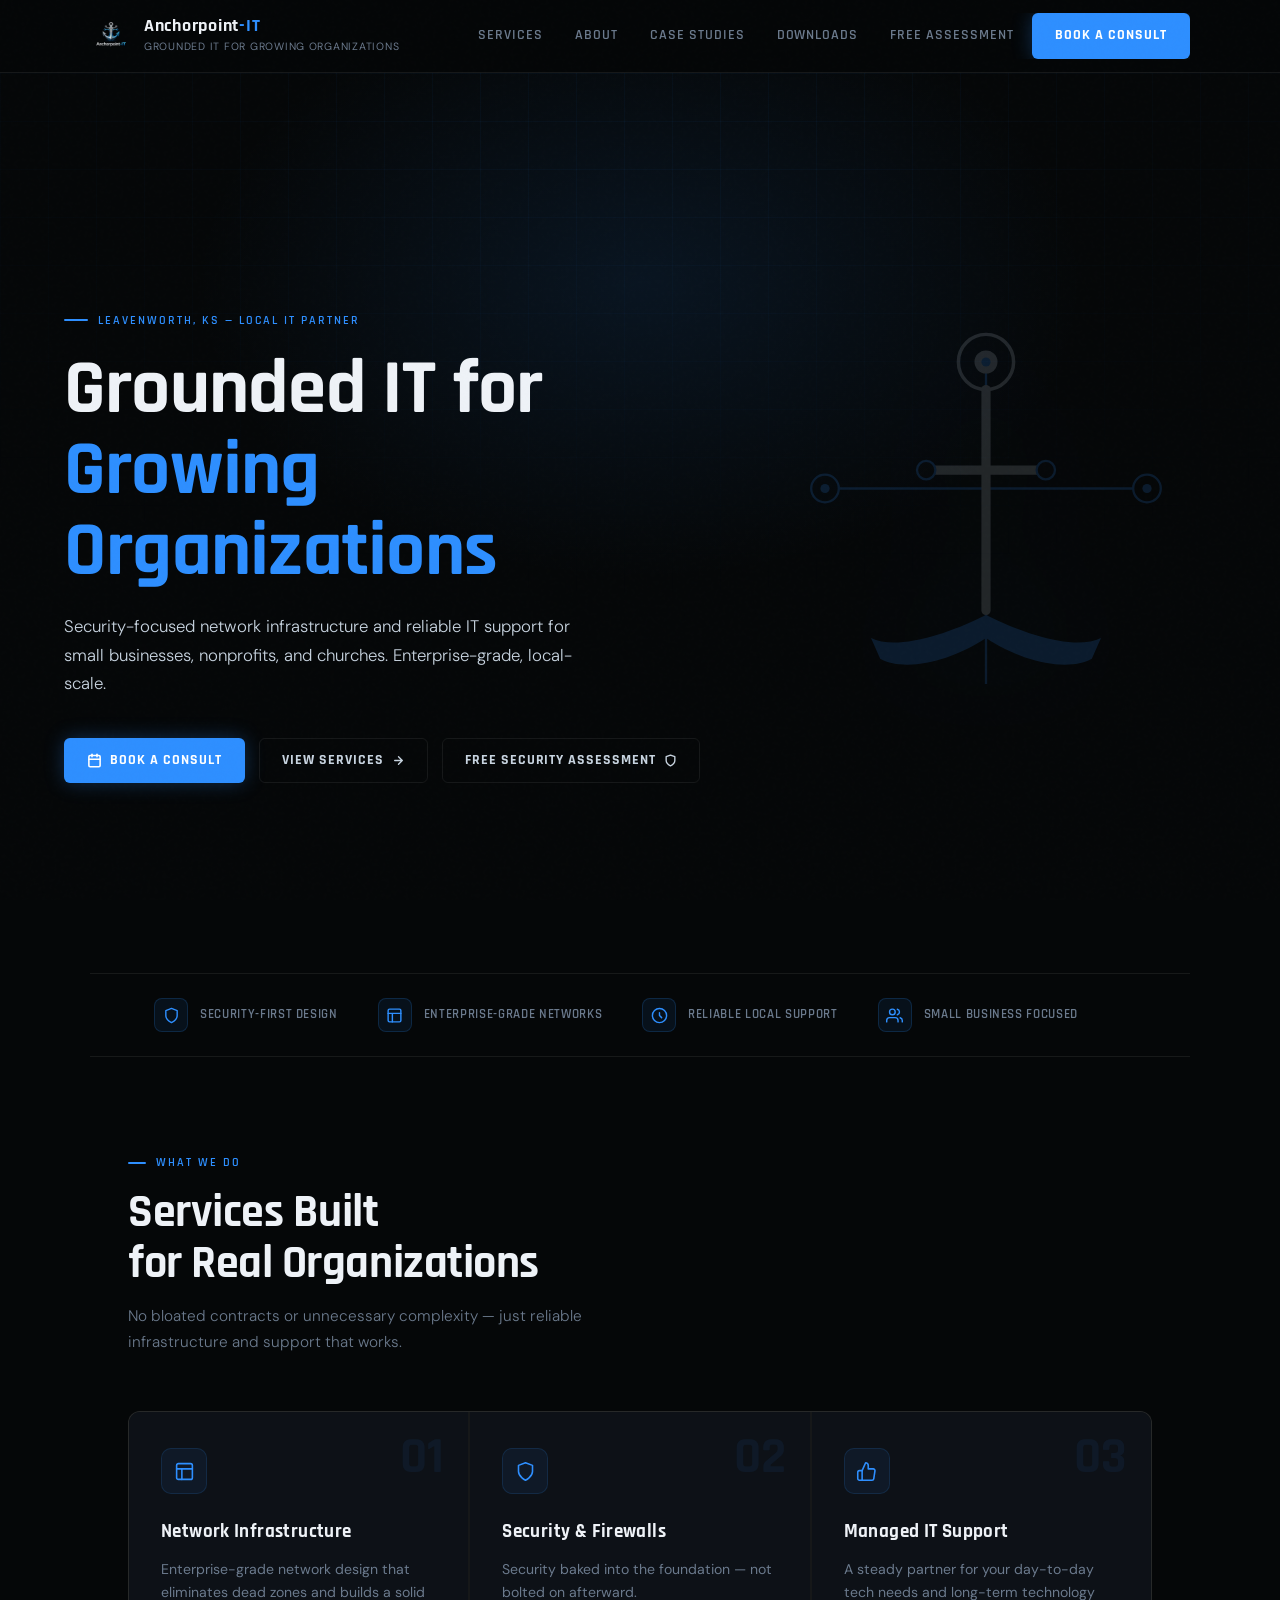
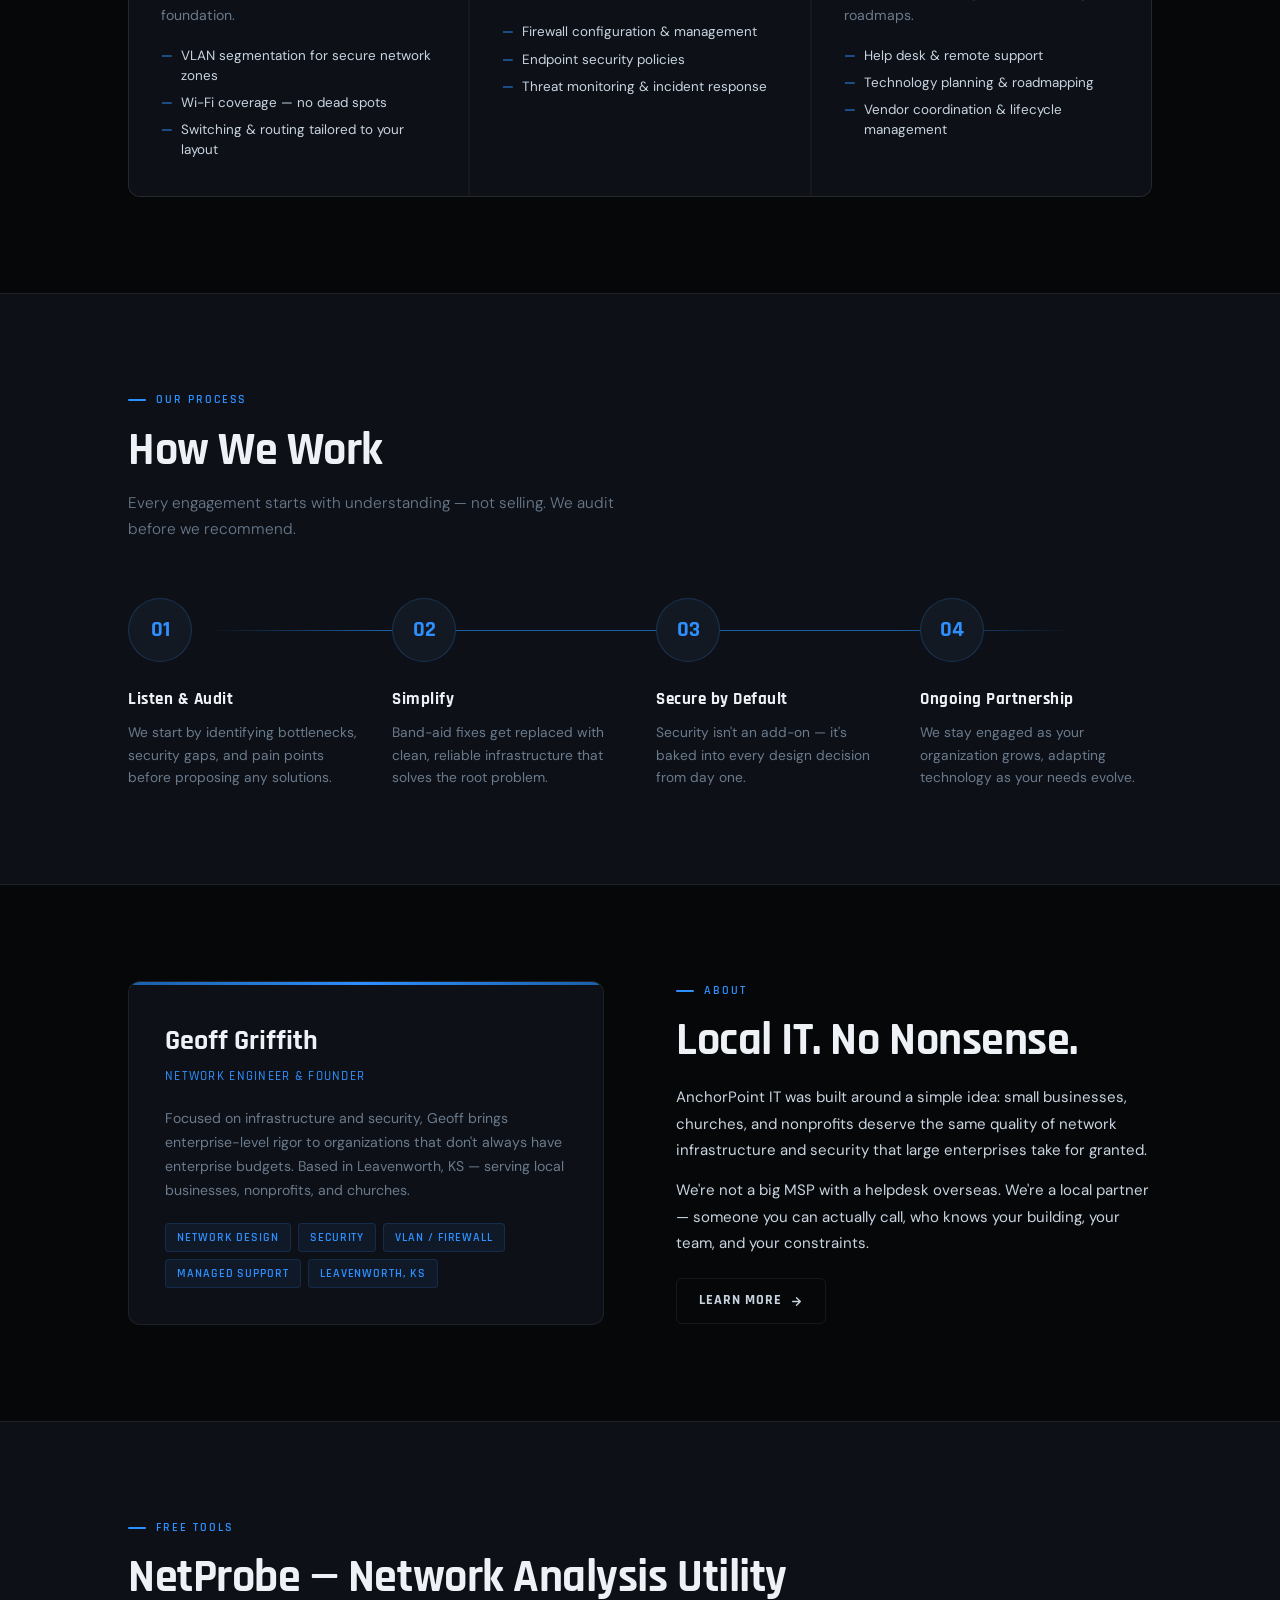
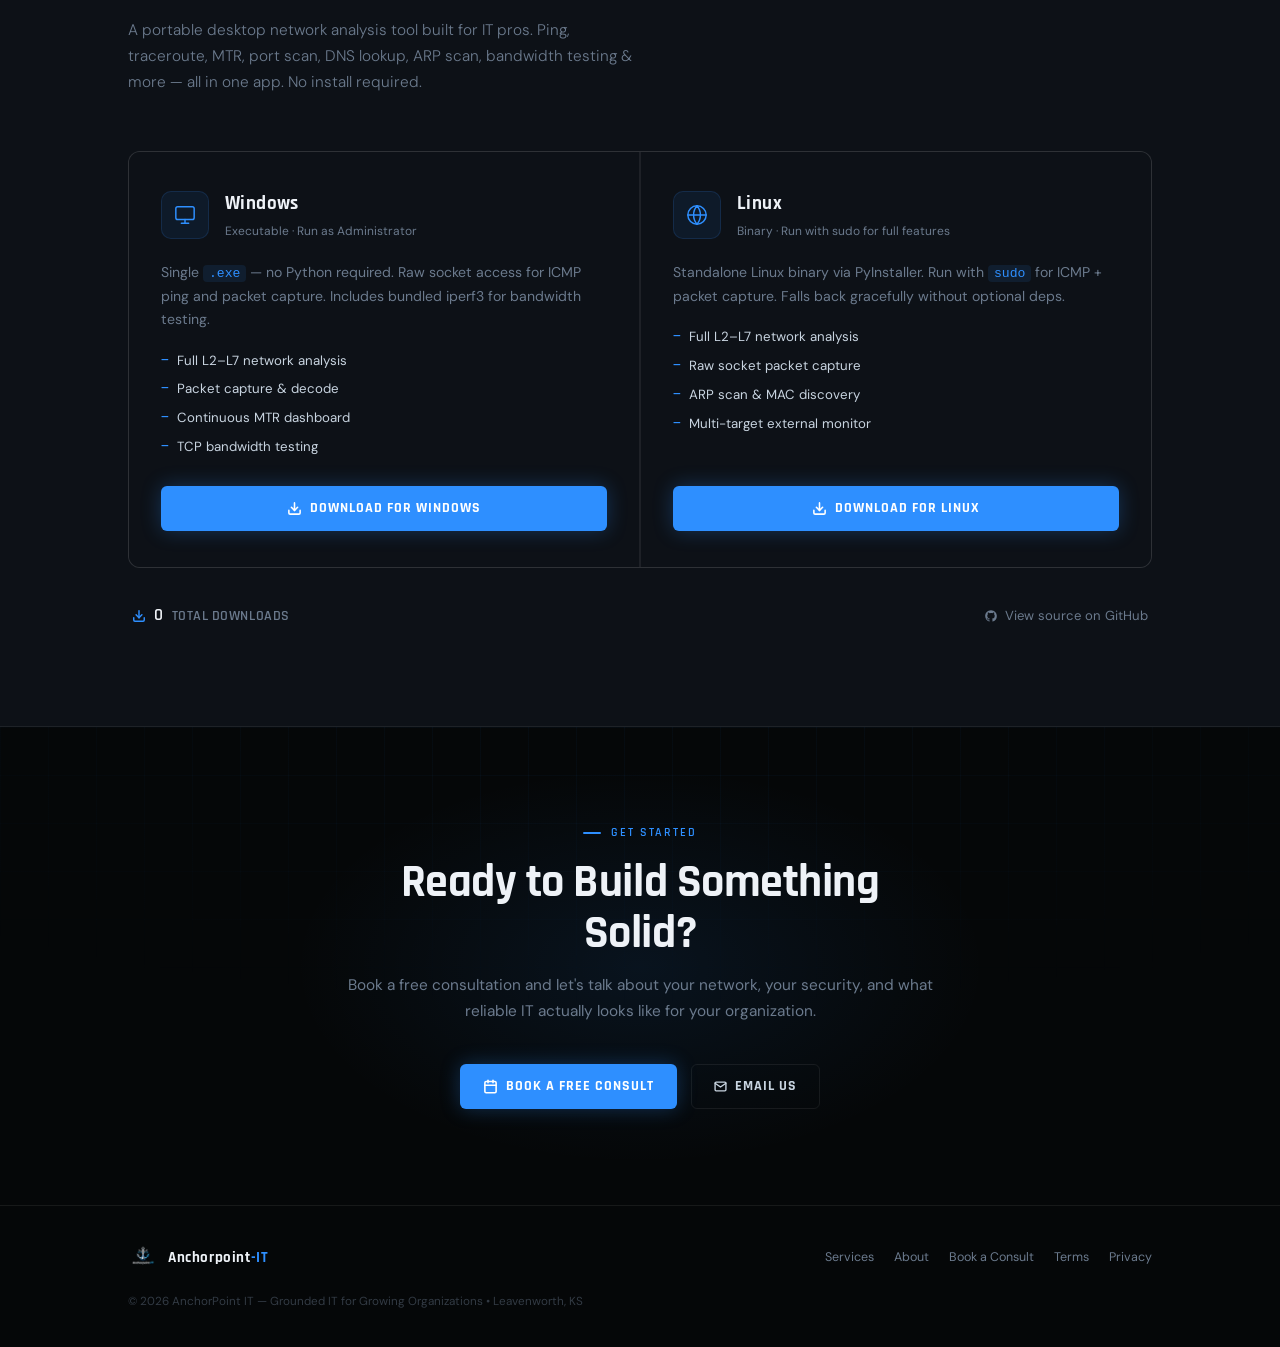
==== index.html @ 8e4c9cb6 "Add security assessment app: HTML structure and JavaScript logic for quiz functionality - Created as" ====
<!doctype html>
<html lang="en">
<head>
  <meta charset="utf-8" />
  <meta name="viewport" content="width=device-width,initial-scale=1" />
  <title>AnchorPoint IT — Grounded IT for Growing Organizations</title>
  <meta name="description" content="Security-focused network infrastructure and reliable IT support for small businesses, nonprofits, and churches in Leavenworth, KS." />
  <link rel="canonical" href="https://anchorpoint-it.com/" />
  <meta property="og:title" content="AnchorPoint IT" />
  <meta property="og:description" content="Grounded IT for Growing Organizations" />
  <meta property="og:image" content="https://anchorpoint-it.com/assets/og/anchorpoint-social-1200x630.svg" />
  <meta property="og:image:width" content="1200" />
  <meta property="og:image:height" content="630" />
  <meta property="og:type" content="website" />
  <meta name="twitter:card" content="summary_large_image" />
  <meta name="twitter:image" content="https://anchorpoint-it.com/assets/og/anchorpoint-social-1200x630.svg" />
  <link rel="icon" type="image/png" sizes="16x16" href="assets/favicon-16.png">
  <link rel="icon" type="image/png" sizes="32x32" href="assets/favicon-32.png">
  <link rel="icon" type="image/png" sizes="48x48" href="assets/favicon-48.png">
  <link rel="icon" type="image/png" sizes="256x256" href="assets/favicon-256.png">
  <link rel="preconnect" href="https://fonts.googleapis.com">
  <link rel="preconnect" href="https://fonts.gstatic.com" crossorigin>
  <link href="https://fonts.googleapis.com/css2?family=Rajdhani:wght@400;500;600;700&family=DM+Sans:ital,opsz,wght@0,9..40,300;0,9..40,400;0,9..40,500&display=swap" rel="stylesheet">
  <link rel="stylesheet" href="styles.css" />
</head>
<body>

  <header class="ap-header">
  <div class="ap-header-inner">
    <a href="index.html" class="ap-brand">
      <picture>
        <source type="image/webp" srcset="assets/logo-96.webp 96w, assets/logo-192.webp 192w" sizes="42px">
        <img src="assets/logo-96.webp" width="42" height="42" alt="AnchorPoint IT" class="ap-mark" decoding="async">
      </picture>
      <div class="ap-brand-text">
        <div class="ap-brand-name">Anchorpoint<span>-IT</span></div>
        <div class="ap-brand-tagline">Grounded IT for Growing Organizations</div>
      </div>
    </a>

    <button class="nav-toggle" aria-label="Toggle navigation" aria-expanded="false" aria-controls="primary-nav">
      <span></span><span></span><span></span>
    </button>

    <nav class="ap-nav" id="primary-nav" aria-label="Primary navigation">
      <a href="services.html" data-nav="services">Services</a>
      <a href="about.html" data-nav="about">About</a>
      <a href="blog.html" data-nav="blog">Case Studies</a>
      <a href="index.html#downloads" data-nav="downloads">Downloads</a>
      <a href="assess.html" data-nav="assess">Free Assessment</a>
      <a class="ap-btn ap-btn--primary" href="consult.html">Book a Consult</a>
    </nav>
  </div>
</header>

<script>
  (function() {
    var toggle = document.querySelector('.nav-toggle');
    var nav = document.querySelector('.ap-nav');
    if (!toggle || !nav) return;
    toggle.addEventListener('click', function() {
      var open = nav.classList.toggle('is-open');
      toggle.setAttribute('aria-expanded', open);
    });
    document.addEventListener('click', function(e) {
      if (!e.target.closest('.ap-header')) {
        nav.classList.remove('is-open');
        toggle.setAttribute('aria-expanded', 'false');
      }
    });
  })();
</script>

  <!-- HERO -->
  <section class="ap-hero-section">
    <div class="grid-bg"></div>
    <div class="hero-glow"></div>

    <div class="ap-hero-content">
      <div class="hero-eyebrow fade-up">Leavenworth, KS &mdash; Local IT Partner</div>
      <h1 class="ap-h1 fade-up delay-1">Grounded IT for<br><em>Growing Organizations</em></h1>
      <p class="ap-hero-sub fade-up delay-2">Security-focused network infrastructure and reliable IT support for small businesses, nonprofits, and churches. Enterprise-grade, local-scale.</p>
      <div class="ap-hero-actions fade-up delay-3">
        <a href="consult.html" class="ap-btn ap-btn--primary">
          <svg width="15" height="15" viewBox="0 0 24 24" fill="none" stroke="currentColor" stroke-width="2.5" stroke-linecap="round" stroke-linejoin="round"><rect x="3" y="4" width="18" height="18" rx="2"/><line x1="16" y1="2" x2="16" y2="6"/><line x1="8" y1="2" x2="8" y2="6"/><line x1="3" y1="10" x2="21" y2="10"/></svg>
          Book a Consult
        </a>
        <a href="services.html" class="ap-btn ap-btn--ghost">
          View Services
          <svg width="13" height="13" viewBox="0 0 24 24" fill="none" stroke="currentColor" stroke-width="2.5" stroke-linecap="round" stroke-linejoin="round"><path d="M5 12h14M12 5l7 7-7 7"/></svg>
        </a>
        <a href="assess.html" class="ap-btn ap-btn--ghost">
          Free Security Assessment
          <svg width="13" height="13" viewBox="0 0 24 24" fill="none" stroke="currentColor" stroke-width="2.5" stroke-linecap="round" stroke-linejoin="round"><path d="M12 22s8-4 8-10V5l-8-3-8 3v7c0 6 8 10 8 10z"/></svg>
        </a>
      </div>
    </div>

    <!-- Decorative anchor -->
    <svg class="hero-visual" viewBox="0 0 400 400" xmlns="http://www.w3.org/2000/svg" fill="none" aria-hidden="true">
      <line x1="200" y1="60" x2="200" y2="340" stroke="#2e8fff" stroke-width="2"/>
      <line x1="100" y1="170" x2="300" y2="170" stroke="#2e8fff" stroke-width="2"/>
      <circle cx="60" cy="170" r="12" stroke="#2e8fff" stroke-width="2"/>
      <circle cx="340" cy="170" r="12" stroke="#2e8fff" stroke-width="2"/>
      <line x1="72" y1="170" x2="100" y2="170" stroke="#2e8fff" stroke-width="2"/>
      <line x1="300" y1="170" x2="328" y2="170" stroke="#2e8fff" stroke-width="2"/>
      <circle cx="200" cy="60" r="24" stroke="#c8d4e0" stroke-width="3"/>
      <circle cx="200" cy="60" r="10" fill="#c8d4e0"/>
      <rect x="196" y="80" width="8" height="200" rx="4" fill="#c8d4e0"/>
      <rect x="140" y="150" width="120" height="8" rx="4" fill="#c8d4e0"/>
      <path d="M200 280 C160 300 120 310 100 300 L108 318 C130 330 170 320 200 300" fill="#2e8fff"/>
      <path d="M200 280 C240 300 280 310 300 300 L292 318 C270 330 230 320 200 300" fill="#2e8fff"/>
      <circle cx="148" cy="154" r="8" fill="#0d1117" stroke="#2e8fff" stroke-width="2"/>
      <circle cx="252" cy="154" r="8" fill="#0d1117" stroke="#2e8fff" stroke-width="2"/>
      <circle cx="200" cy="60" r="4" fill="#2e8fff"/>
      <circle cx="60" cy="170" r="4" fill="#2e8fff"/>
      <circle cx="340" cy="170" r="4" fill="#2e8fff"/>
    </svg>
  </section>

  <!-- TRUST STRIP -->
  <div class="trust-strip">
    <div class="trust-item">
      <div class="trust-icon"><svg viewBox="0 0 24 24"><path d="M12 22s8-4 8-10V5l-8-3-8 3v7c0 6 8 10 8 10z"/></svg></div>
      <span class="trust-label">Security-First Design</span>
    </div>
    <div class="trust-item">
      <div class="trust-icon"><svg viewBox="0 0 24 24"><rect x="3" y="3" width="18" height="18" rx="2"/><path d="M3 9h18M9 21V9"/></svg></div>
      <span class="trust-label">Enterprise-Grade Networks</span>
    </div>
    <div class="trust-item">
      <div class="trust-icon"><svg viewBox="0 0 24 24"><circle cx="12" cy="12" r="10"/><path d="M12 8v4l3 3"/></svg></div>
      <span class="trust-label">Reliable Local Support</span>
    </div>
    <div class="trust-item">
      <div class="trust-icon"><svg viewBox="0 0 24 24"><path d="M17 21v-2a4 4 0 00-4-4H5a4 4 0 00-4 4v2"/><circle cx="9" cy="7" r="4"/><path d="M23 21v-2a4 4 0 00-3-3.87M16 3.13a4 4 0 010 7.75"/></svg></div>
      <span class="trust-label">Small Business Focused</span>
    </div>
  </div>

  <!-- SERVICES -->
  <section class="ap-section" id="services">
    <div class="container">
      <div class="section-label">What We Do</div>
      <h2>Services Built<br>for Real Organizations</h2>
      <p class="section-sub">No bloated contracts or unnecessary complexity — just reliable infrastructure and support that works.</p>

      <div class="services-grid">
        <div class="service-card">
          <span class="service-num">01</span>
          <div class="service-icon"><svg viewBox="0 0 24 24"><rect x="3" y="3" width="18" height="18" rx="2"/><path d="M3 9h18M9 21V9"/></svg></div>
          <h3>Network Infrastructure</h3>
          <p>Enterprise-grade network design that eliminates dead zones and builds a solid foundation.</p>
          <ul class="service-bullets">
            <li>VLAN segmentation for secure network zones</li>
            <li>Wi-Fi coverage &mdash; no dead spots</li>
            <li>Switching &amp; routing tailored to your layout</li>
          </ul>
        </div>
        <div class="service-card">
          <span class="service-num">02</span>
          <div class="service-icon"><svg viewBox="0 0 24 24"><path d="M12 22s8-4 8-10V5l-8-3-8 3v7c0 6 8 10 8 10z"/></svg></div>
          <h3>Security &amp; Firewalls</h3>
          <p>Security baked into the foundation &mdash; not bolted on afterward.</p>
          <ul class="service-bullets">
            <li>Firewall configuration &amp; management</li>
            <li>Endpoint security policies</li>
            <li>Threat monitoring &amp; incident response</li>
          </ul>
        </div>
        <div class="service-card">
          <span class="service-num">03</span>
          <div class="service-icon"><svg viewBox="0 0 24 24"><path d="M14 9V5a3 3 0 00-3-3l-4 9v11h11.28a2 2 0 002-1.7l1.38-9a2 2 0 00-2-2.3H14z"/><path d="M7 22H4a2 2 0 01-2-2v-7a2 2 0 012-2h3"/></svg></div>
          <h3>Managed IT Support</h3>
          <p>A steady partner for your day-to-day tech needs and long-term technology roadmaps.</p>
          <ul class="service-bullets">
            <li>Help desk &amp; remote support</li>
            <li>Technology planning &amp; roadmapping</li>
            <li>Vendor coordination &amp; lifecycle management</li>
          </ul>
        </div>
      </div>
    </div>
  </section>

  <!-- HOW WE WORK -->
  <section class="ap-section ap-section--alt" id="process">
    <div class="container">
      <div class="section-label">Our Process</div>
      <h2>How We Work</h2>
      <p class="section-sub">Every engagement starts with understanding &mdash; not selling. We audit before we recommend.</p>
      <div class="steps-row">
        <div class="step">
          <div class="step-num">01</div>
          <h3>Listen &amp; Audit</h3>
          <p>We start by identifying bottlenecks, security gaps, and pain points before proposing any solutions.</p>
        </div>
        <div class="step">
          <div class="step-num">02</div>
          <h3>Simplify</h3>
          <p>Band-aid fixes get replaced with clean, reliable infrastructure that solves the root problem.</p>
        </div>
        <div class="step">
          <div class="step-num">03</div>
          <h3>Secure by Default</h3>
          <p>Security isn't an add-on &mdash; it's baked into every design decision from day one.</p>
        </div>
        <div class="step">
          <div class="step-num">04</div>
          <h3>Ongoing Partnership</h3>
          <p>We stay engaged as your organization grows, adapting technology as your needs evolve.</p>
        </div>
      </div>
    </div>
  </section>

  <!-- ABOUT PREVIEW -->
  <section class="ap-section" id="about-preview">
    <div class="container">
      <div class="about-inner">
        <div class="about-visual">
          <div class="about-card">
            <div class="big-name">Geoff Griffith</div>
            <div class="title">Network Engineer &amp; Founder</div>
            <p class="bio">Focused on infrastructure and security, Geoff brings enterprise-level rigor to organizations that don't always have enterprise budgets. Based in Leavenworth, KS &mdash; serving local businesses, nonprofits, and churches.</p>
            <div class="tag-row">
              <span class="tag">Network Design</span>
              <span class="tag">Security</span>
              <span class="tag">VLAN / Firewall</span>
              <span class="tag">Managed Support</span>
              <span class="tag">Leavenworth, KS</span>
            </div>
          </div>
        </div>
        <div class="about-text">
          <div class="section-label">About</div>
          <h2>Local IT. No Nonsense.</h2>
          <p>AnchorPoint IT was built around a simple idea: small businesses, churches, and nonprofits deserve the same quality of network infrastructure and security that large enterprises take for granted.</p>
          <p>We're not a big MSP with a helpdesk overseas. We're a local partner &mdash; someone you can actually call, who knows your building, your team, and your constraints.</p>
          <a href="about.html" class="ap-btn ap-btn--ghost" style="margin-top: 8px;">
            Learn More
            <svg width="13" height="13" viewBox="0 0 24 24" fill="none" stroke="currentColor" stroke-width="2.5" stroke-linecap="round" stroke-linejoin="round"><path d="M5 12h14M12 5l7 7-7 7"/></svg>
          </a>
        </div>
      </div>
    </div>
  </section>

  <!-- DOWNLOADS -->
  <section class="ap-section ap-section--alt" id="downloads">
    <div class="container">
      <div class="section-label">Free Tools</div>
      <h2>NetProbe — Network Analysis Utility</h2>
      <p class="section-sub">A portable desktop network analysis tool built for IT pros. Ping, traceroute, MTR, port scan, DNS lookup, ARP scan, bandwidth testing &amp; more — all in one app. No install required.</p>

      <div class="download-grid">

        <div class="download-card">
          <div class="download-card-header">
            <div class="download-os-icon">
              <svg viewBox="0 0 24 24" fill="none" stroke="currentColor" stroke-width="1.6" stroke-linecap="round" stroke-linejoin="round">
                <rect x="2" y="3" width="20" height="14" rx="2"/><path d="M8 21h8M12 17v4"/>
              </svg>
            </div>
            <div>
              <div class="download-os-name">Windows</div>
              <div class="download-os-sub">Executable · Run as Administrator</div>
            </div>
          </div>
          <p class="download-desc">Single <code>.exe</code> — no Python required. Raw socket access for ICMP ping and packet capture. Includes bundled iperf3 for bandwidth testing.</p>
          <ul class="download-features">
            <li>Full L2–L7 network analysis</li>
            <li>Packet capture &amp; decode</li>
            <li>Continuous MTR dashboard</li>
            <li>TCP bandwidth testing</li>
          </ul>
          <a href="https://drive.google.com/uc?export=download&id=1p2naoKLJNmo-l03Rmfrf9go0KHKqOFPh"
             class="ap-btn ap-btn--primary download-btn"
             data-platform="windows"
             onclick="trackDownload()">
            <svg width="15" height="15" viewBox="0 0 24 24" fill="none" stroke="currentColor" stroke-width="2.5" stroke-linecap="round" stroke-linejoin="round"><path d="M21 15v4a2 2 0 01-2 2H5a2 2 0 01-2-2v-4"/><polyline points="7 10 12 15 17 10"/><line x1="12" y1="15" x2="12" y2="3"/></svg>
            Download for Windows
          </a>
        </div>

        <div class="download-card">
          <div class="download-card-header">
            <div class="download-os-icon">
              <svg viewBox="0 0 24 24" fill="none" stroke="currentColor" stroke-width="1.6" stroke-linecap="round" stroke-linejoin="round">
                <circle cx="12" cy="12" r="10"/><path d="M2 12h20M12 2a15.3 15.3 0 010 20M12 2a15.3 15.3 0 000 20"/>
              </svg>
            </div>
            <div>
              <div class="download-os-name">Linux</div>
              <div class="download-os-sub">Binary · Run with sudo for full features</div>
            </div>
          </div>
          <p class="download-desc">Standalone Linux binary via PyInstaller. Run with <code>sudo</code> for ICMP + packet capture. Falls back gracefully without optional deps.</p>
          <ul class="download-features">
            <li>Full L2–L7 network analysis</li>
            <li>Raw socket packet capture</li>
            <li>ARP scan &amp; MAC discovery</li>
            <li>Multi-target external monitor</li>
          </ul>
          <a href="https://drive.google.com/uc?export=download&id=1FLlrjeBmR1WYHVpMvZaZEWbBPApQcWnj"
             class="ap-btn ap-btn--primary download-btn"
             data-platform="linux"
             onclick="trackDownload()">
            <svg width="15" height="15" viewBox="0 0 24 24" fill="none" stroke="currentColor" stroke-width="2.5" stroke-linecap="round" stroke-linejoin="round"><path d="M21 15v4a2 2 0 01-2 2H5a2 2 0 01-2-2v-4"/><polyline points="7 10 12 15 17 10"/><line x1="12" y1="15" x2="12" y2="3"/></svg>
            Download for Linux
          </a>
        </div>

      </div>

      <!-- Counter + GitHub link -->
      <div class="download-meta">
        <div class="download-counter">
          <svg width="14" height="14" viewBox="0 0 24 24" fill="none" stroke="currentColor" stroke-width="2.5" stroke-linecap="round" stroke-linejoin="round"><path d="M21 15v4a2 2 0 01-2 2H5a2 2 0 01-2-2v-4"/><polyline points="7 10 12 15 17 10"/><line x1="12" y1="15" x2="12" y2="3"/></svg>
          <span id="download-count">—</span> total downloads
        </div>
        <a href="https://github.com/ggriffi/_NetworkApp" target="_blank" rel="noopener" class="download-github-link">
          <svg width="14" height="14" viewBox="0 0 24 24" fill="currentColor"><path d="M12 2C6.477 2 2 6.484 2 12.017c0 4.425 2.865 8.18 6.839 9.504.5.092.682-.217.682-.483 0-.237-.008-.868-.013-1.703-2.782.605-3.369-1.343-3.369-1.343-.454-1.158-1.11-1.466-1.11-1.466-.908-.62.069-.608.069-.608 1.003.07 1.531 1.032 1.531 1.032.892 1.53 2.341 1.088 2.91.832.092-.647.35-1.088.636-1.338-2.22-.253-4.555-1.113-4.555-4.951 0-1.093.39-1.988 1.029-2.688-.103-.253-.446-1.272.098-2.65 0 0 .84-.27 2.75 1.026A9.564 9.564 0 0112 6.844c.85.004 1.705.115 2.504.337 1.909-1.296 2.747-1.027 2.747-1.027.546 1.379.202 2.398.1 2.651.64.7 1.028 1.595 1.028 2.688 0 3.848-2.339 4.695-4.566 4.943.359.309.678.92.678 1.855 0 1.338-.012 2.419-.012 2.747 0 .268.18.58.688.482A10.019 10.019 0 0022 12.017C22 6.484 17.522 2 12 2z"/></svg>
          View source on GitHub
        </a>
      </div>
    </div>
  </section>

  <style>
    .download-grid {
      display: grid;
      grid-template-columns: 1fr 1fr;
      gap: 2px;
      background: var(--border);
      border: 1px solid var(--border);
      border-radius: 12px;
      overflow: hidden;
      margin-bottom: 20px;
    }

    .download-card {
      background: var(--surface);
      padding: 36px 32px;
      display: flex;
      flex-direction: column;
      gap: 0;
      transition: background 0.22s;
    }

    .download-card:hover { background: var(--surface2); }

    .download-card-header {
      display: flex;
      align-items: center;
      gap: 16px;
      margin-bottom: 20px;
    }

    .download-os-icon {
      width: 48px;
      height: 48px;
      background: rgba(46,143,255,0.08);
      border: 1px solid rgba(46,143,255,0.15);
      border-radius: 10px;
      display: flex;
      align-items: center;
      justify-content: center;
      flex-shrink: 0;
    }

    .download-os-icon svg { width: 22px; height: 22px; stroke: var(--blue); }

    .download-os-name {
      font-family: 'Rajdhani', sans-serif;
      font-weight: 700;
      font-size: 1.2rem;
      color: var(--white);
      letter-spacing: 0.02em;
    }

    .download-os-sub {
      font-size: 0.75rem;
      color: var(--muted);
      margin-top: 2px;
    }

    .download-desc {
      font-size: 0.88rem;
      color: var(--muted);
      line-height: 1.65;
      margin-bottom: 18px;
    }

    .download-desc code {
      font-family: 'Courier New', monospace;
      font-size: 0.82rem;
      background: rgba(46,143,255,0.1);
      color: var(--blue);
      padding: 1px 6px;
      border-radius: 4px;
    }

    .download-features {
      list-style: none;
      padding: 0;
      margin-bottom: 28px;
      display: flex;
      flex-direction: column;
      gap: 7px;
      flex: 1;
    }

    .download-features li {
      font-size: 0.83rem;
      color: var(--silver);
      display: flex;
      align-items: flex-start;
      gap: 8px;
    }

    .download-features li::before {
      content: '—';
      color: var(--blue);
      flex-shrink: 0;
      font-family: 'Rajdhani', sans-serif;
      font-weight: 600;
    }

    .download-btn { width: 100%; justify-content: center; }

    .download-meta {
      display: flex;
      align-items: center;
      justify-content: space-between;
      padding: 14px 4px 0;
      flex-wrap: wrap;
      gap: 12px;
    }

    .download-counter {
      display: flex;
      align-items: center;
      gap: 8px;
      font-family: 'Rajdhani', sans-serif;
      font-weight: 600;
      font-size: 0.85rem;
      letter-spacing: 0.04em;
      color: var(--muted);
      text-transform: uppercase;
    }

    .download-counter svg { stroke: var(--blue); }

    .download-counter #download-count {
      color: var(--white);
      font-size: 1.05rem;
    }

    .download-github-link {
      display: inline-flex;
      align-items: center;
      gap: 7px;
      font-size: 0.82rem;
      color: var(--muted);
      text-decoration: none;
      transition: color 0.2s;
    }

    .download-github-link:hover { color: var(--white); }

    @media (max-width: 680px) {
      .download-grid { grid-template-columns: 1fr; }
    }
  </style>

  <script>
    (function() {
      var STORAGE_KEY = 'netprobe-downloads';

      function getCount() {
        try {
          return parseInt(localStorage.getItem(STORAGE_KEY) || '0', 10);
        } catch(e) { return 0; }
      }

      function setCount(n) {
        try { localStorage.setItem(STORAGE_KEY, n); } catch(e) {}
      }

      function renderCount() {
        var n = getCount();
        var el = document.getElementById('download-count');
        if (el) el.textContent = n.toLocaleString();
      }

      window.trackDownload = function() {
        setCount(getCount() + 1);
        setTimeout(renderCount, 100);
      };

      renderCount();
    })();
  </script>

  <!-- CTA -->
  <section class="ap-section cta-section">
    <div class="grid-bg"></div>
    <div class="cta-glow"></div>
    <div class="cta-inner">
      <div class="section-label" style="justify-content:center;">Get Started</div>
      <h2>Ready to Build Something Solid?</h2>
      <p>Book a free consultation and let's talk about your network, your security, and what reliable IT actually looks like for your organization.</p>
      <div class="cta-actions">
        <a href="consult.html" class="ap-btn ap-btn--primary">
          <svg width="15" height="15" viewBox="0 0 24 24" fill="none" stroke="currentColor" stroke-width="2.5" stroke-linecap="round" stroke-linejoin="round"><rect x="3" y="4" width="18" height="18" rx="2"/><line x1="16" y1="2" x2="16" y2="6"/><line x1="8" y1="2" x2="8" y2="6"/><line x1="3" y1="10" x2="21" y2="10"/></svg>
          Book a Free Consult
        </a>
        <a href="mailto:support@anchorpoint-it.com" class="ap-btn ap-btn--ghost">
          <svg width="13" height="13" viewBox="0 0 24 24" fill="none" stroke="currentColor" stroke-width="2.5" stroke-linecap="round" stroke-linejoin="round"><path d="M4 4h16c1.1 0 2 .9 2 2v12c0 1.1-.9 2-2 2H4c-1.1 0-2-.9-2-2V6c0-1.1.9-2 2-2z"/><polyline points="22,6 12,13 2,6"/></svg>
          Email Us
        </a>
      </div>
    </div>
  </section>

  <footer class="site-footer">
  <div class="footer-inner">
    <div class="footer-left">
      <img src="assets/logo-64.png" alt="AnchorPoint IT" class="footer-logo">
      <span class="footer-brand-name">Anchorpoint<span>-IT</span></span>
    </div>
    <nav class="footer-links" aria-label="Footer navigation">
      <a href="services.html">Services</a>
      <a href="about.html">About</a>
      <a href="consult.html">Book a Consult</a>
      <a href="legal/terms.html">Terms</a>
      <a href="legal/privacy.html">Privacy</a>
    </nav>
    <p class="footer-copy">&copy; 2026 AnchorPoint IT &mdash; Grounded IT for Growing Organizations &bull; Leavenworth, KS</p>
  </div>
</footer>
</body>
</html>
---- styles.css ----
/* =====================================================
   AnchorPoint IT — Design System 2.0
   ===================================================== */

:root {
  --black:     #050708;
  --surface:   #0d1117;
  --surface2:  #131923;
  --border:    rgba(255,255,255,0.07);
  --blue:      #2e8fff;
  --blue-dim:  #1a5fa8;
  --blue-glow: rgba(46,143,255,0.18);
  --silver:    #c8d4e0;
  --white:     #eef2f7;
  --muted:     #6b7a8d;
  --container: 1100px;
  --gutter:    clamp(20px, 5vw, 80px);
  --radius:    10px;
}

*, *::before, *::after { box-sizing: border-box; margin: 0; padding: 0; }

html { scroll-behavior: smooth; scroll-padding-top: 72px; }

body {
  background: var(--black);
  color: var(--white);
  font-family: 'DM Sans', system-ui, sans-serif;
  font-size: 16px;
  line-height: 1.65;
  overflow-x: hidden;
}

img { max-width: 100%; height: auto; display: block; }
p, li, a { overflow-wrap: anywhere; word-break: break-word; }

.container {
  width: min(var(--container), 100% - (var(--gutter) * 2));
  margin-inline: auto;
}

body::before {
  content: '';
  position: fixed;
  inset: 0;
  background-image: url("data:image/svg+xml,%3Csvg viewBox='0 0 256 256' xmlns='http://www.w3.org/2000/svg'%3E%3Cfilter id='n'%3E%3CfeTurbulence type='fractalNoise' baseFrequency='0.9' numOctaves='4' stitchTiles='stitch'/%3E%3C/filter%3E%3Crect width='100%25' height='100%25' filter='url(%23n)' opacity='0.035'/%3E%3C/svg%3E");
  pointer-events: none;
  z-index: 9999;
  opacity: 0.35;
}

.grid-bg {
  position: absolute;
  inset: 0;
  background-image: linear-gradient(rgba(46,143,255,0.04) 1px, transparent 1px), linear-gradient(90deg, rgba(46,143,255,0.04) 1px, transparent 1px);
  background-size: 48px 48px;
  mask-image: radial-gradient(ellipse 80% 60% at 50% 0%, black 20%, transparent 100%);
  pointer-events: none;
}

/* HEADER */
.ap-header {
  position: sticky; top: 0; z-index: 100;
  background: rgba(5,7,8,0.82); backdrop-filter: blur(20px);
  border-bottom: 1px solid var(--border);
  padding-left: env(safe-area-inset-left); padding-right: env(safe-area-inset-right);
}

.ap-header-inner {
  display: flex; align-items: center; justify-content: space-between; gap: 20px;
  height: 72px;
  width: min(var(--container), 100% - (var(--gutter) * 2));
  margin-inline: auto;
}

.ap-brand { display: flex; align-items: center; gap: 12px; text-decoration: none; flex-shrink: 0; }

.ap-mark { height: 42px; width: 42px; object-fit: contain; }

.ap-brand-text { display: flex; flex-direction: column; }

.ap-brand-name {
  font-family: 'Rajdhani', sans-serif; font-weight: 700; font-size: 1.15rem;
  letter-spacing: 0.04em; color: var(--white); line-height: 1;
}
.ap-brand-name span { color: var(--blue); }

.ap-brand-tagline {
  font-size: 0.66rem; letter-spacing: 0.07em; color: var(--muted);
  text-transform: uppercase; margin-top: 3px;
}

.ap-nav {
  display: flex; align-items: center; gap: 4px;
  overflow-x: auto; -webkit-overflow-scrolling: touch; scrollbar-width: none;
}
.ap-nav::-webkit-scrollbar { display: none; }

.ap-nav a:not(.ap-btn--primary) {
  font-family: 'Rajdhani', sans-serif; font-weight: 600; font-size: 0.88rem;
  letter-spacing: 0.07em; text-transform: uppercase; color: var(--muted);
  text-decoration: none; padding: 8px 14px; border-radius: 6px;
  white-space: nowrap; min-height: 44px;
  display: inline-flex; align-items: center;
  transition: color 0.2s, background 0.2s;
}
.ap-nav a:not(.ap-btn--primary):hover, .ap-nav a.active {
  color: var(--white); background: rgba(255,255,255,0.05);
}

/* BUTTONS */
.ap-btn, .btn {
  display: inline-flex; align-items: center; justify-content: center;
  gap: 8px; min-height: 44px; padding: 10px 22px; border-radius: 6px;
  font-family: 'Rajdhani', sans-serif; font-weight: 700; font-size: 0.88rem;
  letter-spacing: 0.07em; text-transform: uppercase; text-decoration: none;
  white-space: nowrap; cursor: pointer;
  transition: background 0.2s, transform 0.15s, box-shadow 0.2s, border-color 0.2s, color 0.2s;
}
.ap-btn--primary, .btn.primary {
  background: var(--blue); color: #fff; border: 1px solid transparent;
  box-shadow: 0 0 20px rgba(46,143,255,0.28);
}
.ap-btn--primary:hover, .btn.primary:hover {
  background: #1a6fd4; transform: translateY(-1px);
  box-shadow: 0 4px 28px rgba(46,143,255,0.4);
}
.ap-btn--ghost, .btn {
  background: transparent; color: var(--silver); border: 1px solid var(--border);
}
.ap-btn--ghost:hover, .btn:hover {
  border-color: rgba(46,143,255,0.35); color: var(--blue);
  background: rgba(46,143,255,0.06); transform: translateY(-1px);
}

/* HERO */
.ap-hero-section {
  position: relative; min-height: 100vh;
  display: flex; align-items: center;
  padding: 120px var(--gutter) 80px; overflow: hidden;
}
.hero-glow {
  position: absolute; top: -10%; left: 50%; transform: translateX(-50%);
  width: 900px; height: 600px;
  background: radial-gradient(ellipse, rgba(46,143,255,0.1) 0%, transparent 70%);
  pointer-events: none;
}
.ap-hero-content { position: relative; z-index: 2; max-width: 660px; }

.hero-eyebrow {
  display: inline-flex; align-items: center; gap: 10px;
  font-family: 'Rajdhani', sans-serif; font-weight: 600;
  font-size: 0.78rem; letter-spacing: 0.16em; text-transform: uppercase;
  color: var(--blue); margin-bottom: 20px;
}
.hero-eyebrow::before {
  content: ''; display: block; width: 24px; height: 2px;
  background: var(--blue); border-radius: 2px;
}

.ap-h1, h1 {
  font-family: 'Rajdhani', sans-serif; font-weight: 700;
  font-size: clamp(2.8rem, 6vw, 4.8rem);
  line-height: 1.05; letter-spacing: -0.01em; color: var(--white);
  margin-bottom: 20px; max-width: none;
}
.ap-h1 em, h1 em { font-style: normal; color: var(--blue); }

.ap-hero-sub {
  font-size: 1.05rem; font-weight: 300; color: var(--silver);
  max-width: 520px; margin-bottom: 40px; line-height: 1.7;
}
.ap-hero-actions { display: flex; gap: 14px; flex-wrap: wrap; }

.hero-visual {
  position: absolute; right: clamp(0px,5vw,80px); top: 50%;
  transform: translateY(-50%); width: clamp(260px,38vw,460px);
  opacity: 0.15; pointer-events: none;
  filter: drop-shadow(0 0 60px rgba(46,143,255,0.4));
}

/* TRUST STRIP */
.trust-strip {
  border-top: 1px solid var(--border); border-bottom: 1px solid var(--border);
  padding: 24px var(--gutter);
  display: flex; gap: 40px; flex-wrap: wrap; align-items: center;
  width: min(var(--container), 100% - (var(--gutter) * 2)); margin-inline: auto;
}
.trust-item { display: flex; align-items: center; gap: 12px; }
.trust-icon {
  width: 34px; height: 34px; background: rgba(46,143,255,0.08);
  border: 1px solid rgba(46,143,255,0.18); border-radius: 8px;
  display: flex; align-items: center; justify-content: center; flex-shrink: 0;
}
.trust-icon svg { width: 17px; height: 17px; stroke: var(--blue); fill: none; stroke-width: 2; stroke-linecap: round; stroke-linejoin: round; }
.trust-label {
  font-family: 'Rajdhani', sans-serif; font-weight: 600; font-size: 0.82rem;
  letter-spacing: 0.05em; text-transform: uppercase; color: var(--muted);
}

/* SECTIONS */
.ap-section { padding: 96px var(--gutter); }
.ap-section--alt { background: var(--surface); border-top: 1px solid var(--border); border-bottom: 1px solid var(--border); }

.section-label {
  font-family: 'Rajdhani', sans-serif; font-weight: 600; font-size: 0.76rem;
  letter-spacing: 0.16em; text-transform: uppercase; color: var(--blue);
  margin-bottom: 14px; display: flex; align-items: center; gap: 10px;
}
.section-label::before { content: ''; display: block; width: 18px; height: 2px; background: var(--blue); border-radius: 2px; }

h2 {
  font-family: 'Rajdhani', sans-serif; font-weight: 700;
  font-size: clamp(1.9rem, 4vw, 2.9rem);
  line-height: 1.1; letter-spacing: -0.01em; color: var(--white); margin-bottom: 14px;
}
.section-sub { font-size: 0.96rem; font-weight: 300; color: var(--muted); max-width: 520px; margin-bottom: 56px; line-height: 1.7; }

/* SERVICES GRID */
.services-grid {
  display: grid; grid-template-columns: repeat(auto-fit, minmax(280px,1fr));
  gap: 2px; background: var(--border);
  border: 1px solid var(--border); border-radius: 12px; overflow: hidden;
}
.service-card {
  background: var(--surface); padding: 36px 32px;
  position: relative; overflow: hidden; transition: background 0.25s;
}
.service-card:hover { background: var(--surface2); }
.service-card::after {
  content: ''; position: absolute; bottom: 0; left: 0; right: 0; height: 2px;
  background: linear-gradient(90deg, transparent, var(--blue), transparent);
  transform: scaleX(0); transition: transform 0.3s;
}
.service-card:hover::after { transform: scaleX(1); }
.service-num {
  font-family: 'Rajdhani', sans-serif; font-weight: 700; font-size: 3.2rem;
  line-height: 1; color: rgba(46,143,255,0.07);
  position: absolute; top: 20px; right: 24px;
}
.service-icon {
  width: 46px; height: 46px; background: rgba(46,143,255,0.07);
  border: 1px solid rgba(46,143,255,0.14); border-radius: 10px;
  display: flex; align-items: center; justify-content: center; margin-bottom: 22px;
}
.service-icon svg { width: 21px; height: 21px; stroke: var(--blue); fill: none; stroke-width: 1.8; stroke-linecap: round; stroke-linejoin: round; }
.service-card h3 {
  font-family: 'Rajdhani', sans-serif; font-weight: 700; font-size: 1.2rem;
  letter-spacing: 0.02em; color: var(--white); margin-bottom: 10px;
}
.service-card > p { font-size: 0.88rem; color: var(--muted); line-height: 1.65; }
.service-bullets { margin-top: 18px; list-style: none; display: flex; flex-direction: column; gap: 7px; }
.service-bullets li { font-size: 0.84rem; color: var(--silver); display: flex; align-items: flex-start; gap: 8px; line-height: 1.5; }
.service-bullets li::before { content: '—'; color: var(--blue); flex-shrink: 0; }

/* STEPS */
.steps-row {
  display: grid; grid-template-columns: repeat(auto-fit, minmax(200px,1fr));
  gap: 48px 32px; position: relative; z-index: 1;
}
.steps-row::before {
  content: ''; position: absolute; top: 32px; left: 8%; right: 8%; height: 1px;
  background: linear-gradient(90deg, transparent, var(--blue-dim) 20%, var(--blue-dim) 80%, transparent);
  z-index: 0;
}
.step { position: relative; z-index: 1; }
.step-num {
  width: 64px; height: 64px; border-radius: 50%;
  background: var(--surface2); border: 1px solid rgba(46,143,255,0.22);
  display: flex; align-items: center; justify-content: center;
  font-family: 'Rajdhani', sans-serif; font-weight: 700; font-size: 1.35rem;
  color: var(--blue); margin-bottom: 24px;
}
.step h3 { font-family: 'Rajdhani', sans-serif; font-weight: 700; font-size: 1.05rem; letter-spacing: 0.03em; color: var(--white); margin-bottom: 8px; }
.step p { font-size: 0.86rem; color: var(--muted); line-height: 1.6; max-width: 240px; }

/* ABOUT */
.about-inner { display: grid; grid-template-columns: 1fr 1fr; gap: 72px; align-items: center; }
.about-card {
  background: var(--surface); border: 1px solid var(--border);
  border-radius: 12px; padding: 36px; position: relative; overflow: hidden;
}
.about-card::before {
  content: ''; position: absolute; top: 0; left: 0; right: 0; height: 3px;
  background: linear-gradient(90deg, var(--blue-dim), var(--blue), var(--blue-dim));
}
.about-card .big-name { font-family: 'Rajdhani', sans-serif; font-weight: 700; font-size: 1.75rem; color: var(--white); margin-bottom: 2px; }
.about-card .title { font-family: 'Rajdhani', sans-serif; font-weight: 500; font-size: 0.8rem; letter-spacing: 0.1em; text-transform: uppercase; color: var(--blue); margin-bottom: 20px; }
.about-card .bio { font-size: 0.88rem; color: var(--muted); line-height: 1.7; }
.tag-row { display: flex; flex-wrap: wrap; gap: 7px; margin-top: 20px; }
.tag { font-family: 'Rajdhani', sans-serif; font-weight: 600; font-size: 0.72rem; letter-spacing: 0.08em; text-transform: uppercase; padding: 4px 11px; border-radius: 4px; background: rgba(46,143,255,0.07); border: 1px solid rgba(46,143,255,0.16); color: var(--blue); }
.about-text h2 { margin-bottom: 18px; }
.about-text p { font-size: 0.94rem; color: var(--silver); line-height: 1.75; margin-bottom: 14px; max-width: 54ch; }

/* CTA */
.cta-section { position: relative; text-align: center; overflow: hidden; }
.cta-inner { position: relative; z-index: 2; max-width: 600px; margin: 0 auto; }
.cta-glow {
  position: absolute; top: 50%; left: 50%; transform: translate(-50%,-50%);
  width: 700px; height: 400px;
  background: radial-gradient(ellipse, rgba(46,143,255,0.09) 0%, transparent 70%);
  pointer-events: none;
}
.cta-section h2 { margin-bottom: 14px; }
.cta-section .cta-inner > p { font-size: 0.96rem; color: var(--muted); margin-bottom: 40px; max-width: none; }
.cta-actions { display: flex; gap: 14px; flex-wrap: wrap; justify-content: center; }

/* PAGE HERO */
.page-hero {
  padding: clamp(60px,8vw,100px) var(--gutter) clamp(40px,5vw,60px);
  position: relative; border-bottom: 1px solid var(--border); overflow: hidden;
}
.page-hero .grid-bg { mask-image: radial-gradient(ellipse 100% 100% at 50% 0%, black 20%, transparent 100%); }
.page-hero-eyebrow {
  display: inline-flex; align-items: center; gap: 10px;
  font-family: 'Rajdhani', sans-serif; font-weight: 600;
  font-size: 0.76rem; letter-spacing: 0.16em; text-transform: uppercase;
  color: var(--blue); margin-bottom: 16px;
}
.page-hero-eyebrow::before { content: ''; display: block; width: 18px; height: 2px; background: var(--blue); border-radius: 2px; }
.page-hero-title { font-family: 'Rajdhani', sans-serif; font-weight: 700; font-size: clamp(2.2rem,5vw,3.8rem); line-height: 1.05; color: var(--white); margin-bottom: 14px; letter-spacing: -0.01em; }
.page-hero-subtitle { font-size: 1rem; font-weight: 300; color: var(--silver); max-width: 560px; line-height: 1.7; }
.page-hero-inner { position: relative; z-index: 2; }

/* CONTENT SECTIONS */
.content-section { padding: 72px var(--gutter); }
.content-section + .content-section { border-top: 1px solid var(--border); }
.content-section h2 { margin-bottom: 20px; }
.content-section p { font-size: 0.94rem; color: var(--silver); line-height: 1.75; max-width: 62ch; margin-bottom: 14px; }
.content-section ul { list-style: none; padding: 0; display: flex; flex-direction: column; gap: 10px; margin-bottom: 14px; }
.content-section ul li { font-size: 0.9rem; color: var(--silver); display: flex; align-items: flex-start; gap: 10px; line-height: 1.6; }
.content-section ul li::before { content: '—'; color: var(--blue); flex-shrink: 0; font-family: 'Rajdhani', sans-serif; font-weight: 600; }
.content-section ul li strong { color: var(--white); }

.feature-grid { display: grid; grid-template-columns: repeat(auto-fit, minmax(300px,1fr)); gap: 2px; background: var(--border); border: 1px solid var(--border); border-radius: 12px; overflow: hidden; margin-top: 40px; }
.feature-card { background: var(--surface); padding: 32px 28px; transition: background 0.2s; }
.feature-card:hover { background: var(--surface2); }
.feature-card h3 { font-family: 'Rajdhani', sans-serif; font-weight: 700; font-size: 1.1rem; letter-spacing: 0.02em; color: var(--white); margin-bottom: 10px; }
.feature-card p { font-size: 0.86rem; color: var(--muted); margin-bottom: 0; max-width: none; }
.feature-card ul { margin-top: 14px; margin-bottom: 0; }

/* CONSULT FORM */
.consult-layout { display: grid; grid-template-columns: 1fr 1.6fr; gap: 56px; align-items: start; }
.consult-aside h2 { margin-bottom: 16px; }
.consult-aside p { font-size: 0.92rem; color: var(--silver); line-height: 1.7; max-width: none; margin-bottom: 12px; }
.consult-aside-tags { display: flex; flex-direction: column; gap: 10px; margin-top: 28px; }
.consult-aside-tag { display: flex; align-items: flex-start; gap: 10px; font-size: 0.86rem; color: var(--silver); }
.consult-aside-tag strong { color: var(--white); font-weight: 500; display: block; margin-bottom: 1px; }
.consult-aside-tag-dot { width: 6px; height: 6px; border-radius: 50%; background: var(--blue); margin-top: 6px; flex-shrink: 0; }

.ap-form { background: var(--surface); border: 1px solid var(--border); border-radius: 12px; padding: 36px; }
.ap-form label { display: block; font-size: 0.82rem; font-weight: 500; letter-spacing: 0.05em; text-transform: uppercase; color: var(--muted); margin-bottom: 6px; font-family: 'Rajdhani', sans-serif; }
.ap-form input, .ap-form select, .ap-form textarea { width: 100%; min-height: 44px; padding: 10px 14px; border-radius: 7px; border: 1px solid var(--border); background: rgba(255,255,255,0.04); color: var(--white); font-family: 'DM Sans', sans-serif; font-size: 0.9rem; outline: none; transition: border-color 0.2s, background 0.2s; }
.ap-form input:focus, .ap-form select:focus, .ap-form textarea:focus { border-color: rgba(46,143,255,0.4); background: rgba(46,143,255,0.04); }
.ap-form textarea { min-height: 120px; resize: vertical; }
.ap-form input::placeholder, .ap-form textarea::placeholder { color: var(--muted); }
.ap-form select option { background: var(--surface); color: var(--white); }
.ap-grid { display: grid; grid-template-columns: 1fr 1fr; gap: 16px; align-items: start; }
.ap-span-2 { grid-column: 1 / -1; }
.ap-check { display: flex; gap: 10px; align-items: flex-start; }
.ap-check input { width: auto; min-height: auto; margin-top: 4px; accent-color: var(--blue); }
.ap-check label { text-transform: none; font-family: 'DM Sans', sans-serif; font-size: 0.86rem; color: var(--silver); letter-spacing: 0; margin-bottom: 0; }
.cf-turnstile { max-width: 100%; }

/* FOOTER */
.site-footer { padding: 36px var(--gutter); border-top: 1px solid var(--border); }
.footer-inner { width: min(var(--container), 100% - (var(--gutter) * 2)); margin-inline: auto; display: flex; justify-content: space-between; align-items: center; flex-wrap: wrap; gap: 20px; }
.footer-left { display: flex; align-items: center; gap: 10px; }
.footer-logo { height: 30px; width: 30px; object-fit: contain; }
.footer-brand-name { font-family: 'Rajdhani', sans-serif; font-weight: 700; font-size: 0.95rem; color: var(--white); letter-spacing: 0.04em; }
.footer-brand-name span { color: var(--blue); }
.footer-links { display: flex; gap: 20px; flex-wrap: wrap; }
.footer-links a { font-size: 0.78rem; color: var(--muted); text-decoration: none; transition: color 0.2s; }
.footer-links a:hover { color: var(--white); }
.footer-copy { width: 100%; font-size: 0.73rem; color: rgba(107,122,141,0.45); }

/* SUCCESS PAGE */
.success-wrap { min-height: 100vh; display: flex; align-items: center; justify-content: center; padding: 40px var(--gutter); }
.success-card { background: var(--surface); border: 1px solid var(--border); border-radius: 12px; padding: 56px 48px; max-width: 520px; text-align: center; position: relative; overflow: hidden; }
.success-card::before { content: ''; position: absolute; top: 0; left: 0; right: 0; height: 3px; background: linear-gradient(90deg, var(--blue-dim), var(--blue), var(--blue-dim)); }
.success-icon { width: 64px; height: 64px; border-radius: 50%; background: rgba(46,143,255,0.1); border: 1px solid rgba(46,143,255,0.2); display: flex; align-items: center; justify-content: center; margin: 0 auto 24px; }
.success-icon svg { width: 28px; height: 28px; stroke: var(--blue); fill: none; stroke-width: 2; stroke-linecap: round; stroke-linejoin: round; }
.success-card h1 { font-size: 2rem; margin-bottom: 12px; }
.success-card p { font-size: 0.94rem; color: var(--silver); max-width: none; margin-bottom: 32px; }

/* LEGAL */
.legal-content { padding: 60px var(--gutter); max-width: 800px; margin: 0 auto; }
.legal-content h1 { font-size: clamp(1.8rem,4vw,2.8rem); margin-bottom: 8px; }
.legal-content .updated { font-size: 0.82rem; color: var(--muted); margin-bottom: 40px; }
.legal-content h2 { font-size: 1.35rem; margin-top: 36px; margin-bottom: 12px; }
.legal-content p { font-size: 0.9rem; color: var(--silver); line-height: 1.75; margin-bottom: 14px; max-width: none; }
.legal-content ul { list-style: disc; padding-left: 20px; margin-bottom: 14px; }
.legal-content ul li { font-size: 0.9rem; color: var(--silver); line-height: 1.65; margin-bottom: 4px; }
.legal-content a { color: var(--blue); text-decoration: underline; text-underline-offset: 3px; }

/* RESPONSIVE */
@media (max-width: 900px) {
  .hero-visual { display: none; }
  .about-inner { grid-template-columns: 1fr; gap: 40px; }
  .consult-layout { grid-template-columns: 1fr; gap: 40px; }
}
@media (max-width: 760px) {
  .ap-grid { grid-template-columns: 1fr; }
  .steps-row::before { display: none; }
  .trust-strip { gap: 20px; }
  .ap-header-inner { height: 64px; }
  .ap-brand-tagline { display: none; }
  .ap-hero-section { padding-top: 100px; }
}
@media (max-width: 480px) {
  .ap-hero-actions, .cta-actions { flex-direction: column; }
  .ap-form { padding: 24px 20px; }
}

/* ANIMATIONS */
@keyframes fadeUp { from { opacity: 0; transform: translateY(20px); } to { opacity: 1; transform: translateY(0); } }
.fade-up { animation: fadeUp 0.65s ease both; }
.delay-1 { animation-delay: 0.1s; }
.delay-2 { animation-delay: 0.22s; }
.delay-3 { animation-delay: 0.36s; }
.delay-4 { animation-delay: 0.5s; }

:focus-visible { outline: 2px solid rgba(46,143,255,0.6); outline-offset: 3px; }
@media (prefers-reduced-motion: reduce) { *, *::before, *::after { animation: none !important; transition: none !important; scroll-behavior: auto !important; } }

/* =====================================================
   MOBILE NAV — Hamburger
   ===================================================== */
.nav-toggle {
  display: none;
  flex-direction: column;
  justify-content: center;
  gap: 5px;
  width: 44px;
  height: 44px;
  padding: 10px;
  background: none;
  border: 1px solid var(--border);
  border-radius: 6px;
  cursor: pointer;
  flex-shrink: 0;
}

.nav-toggle span {
  display: block;
  width: 100%;
  height: 2px;
  background: var(--silver);
  border-radius: 2px;
  transition: transform 0.25s ease, opacity 0.2s ease;
  transform-origin: center;
}

.nav-toggle[aria-expanded="true"] span:nth-child(1) { transform: translateY(7px) rotate(45deg); }
.nav-toggle[aria-expanded="true"] span:nth-child(2) { opacity: 0; transform: scaleX(0); }
.nav-toggle[aria-expanded="true"] span:nth-child(3) { transform: translateY(-7px) rotate(-45deg); }

@media (max-width: 680px) {
  .nav-toggle { display: flex; }

  .ap-nav {
    display: none;
    position: absolute;
    top: 64px;
    left: 0;
    right: 0;
    background: rgba(5,7,8,0.97);
    backdrop-filter: blur(20px);
    border-bottom: 1px solid var(--border);
    flex-direction: column;
    padding: 16px var(--gutter) 24px;
    gap: 4px;
  }

  .ap-nav.is-open { display: flex; }

  .ap-nav a:not(.ap-btn--primary) {
    padding: 12px 16px;
    font-size: 1rem;
    border-radius: 6px;
  }

  .ap-nav .ap-btn--primary {
    margin-top: 8px;
    width: 100%;
    justify-content: center;
    padding: 13px 22px;
    font-size: 0.95rem;
  }
}
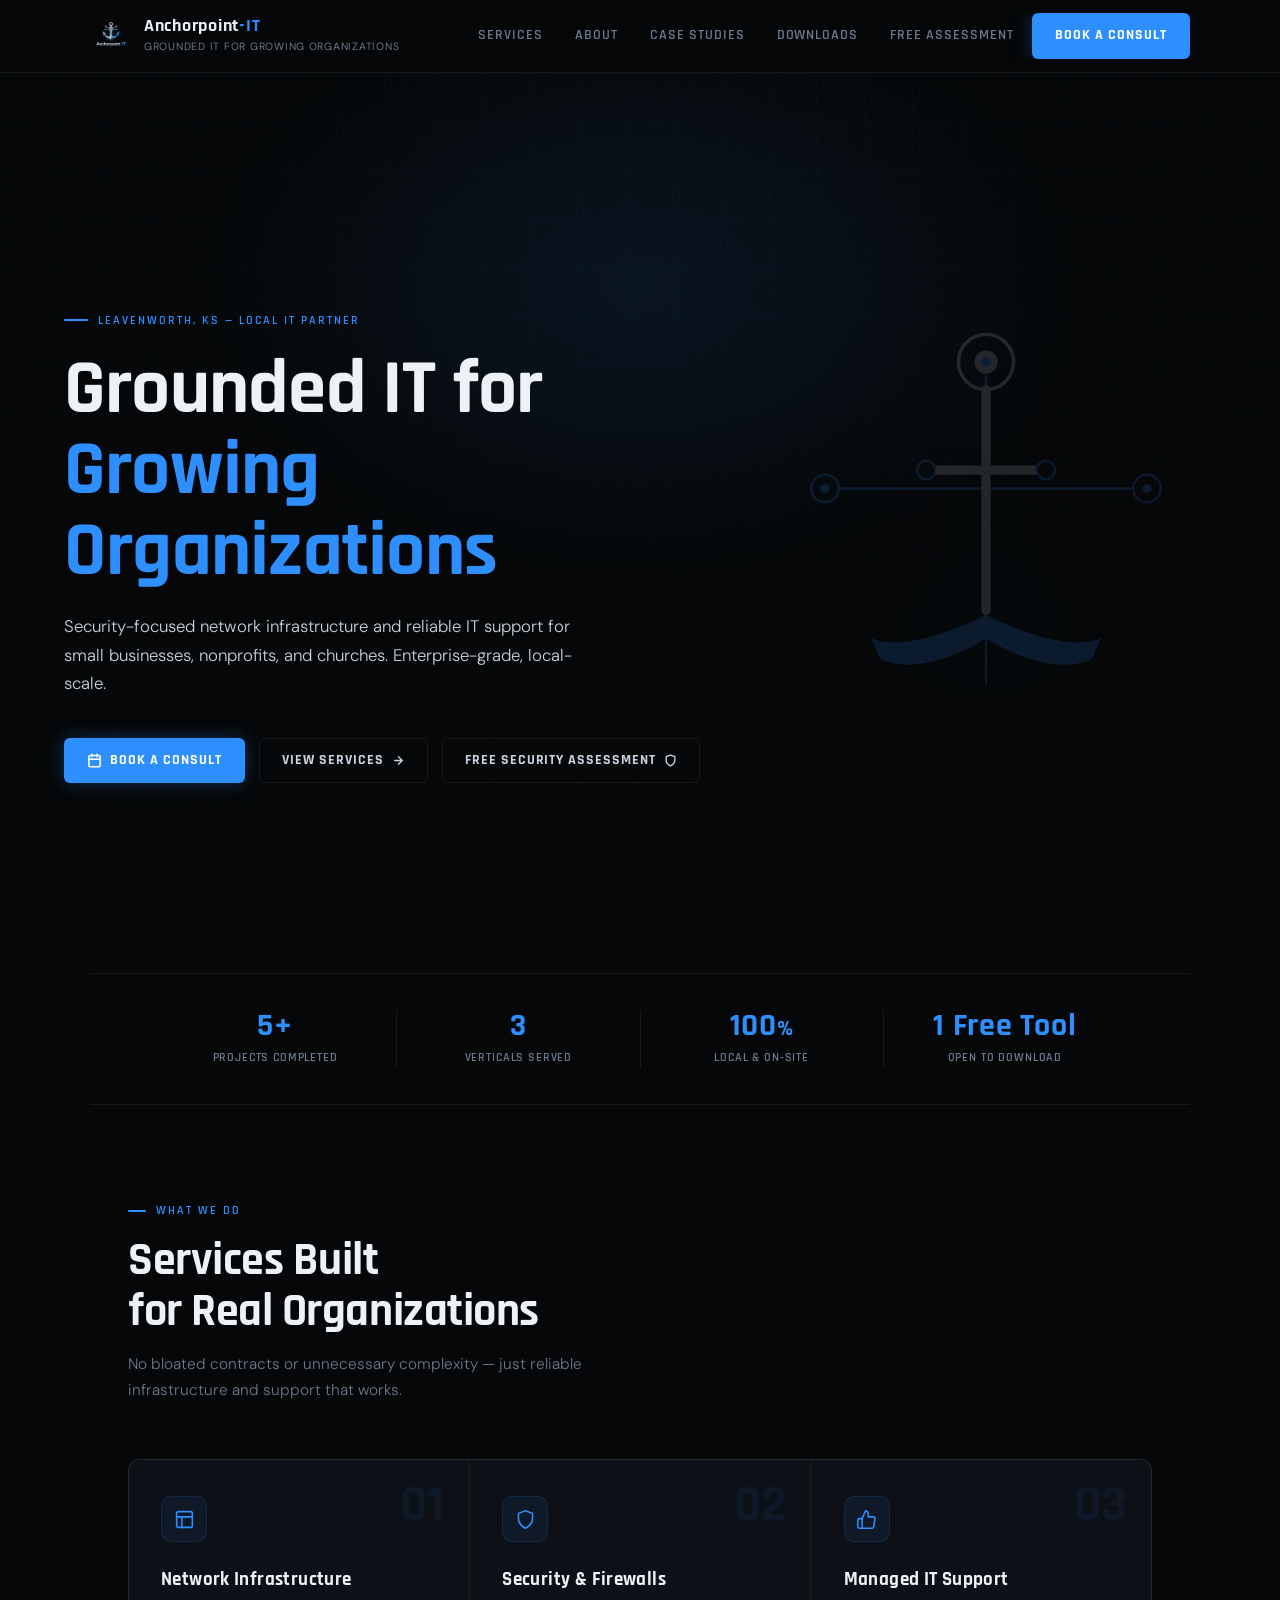
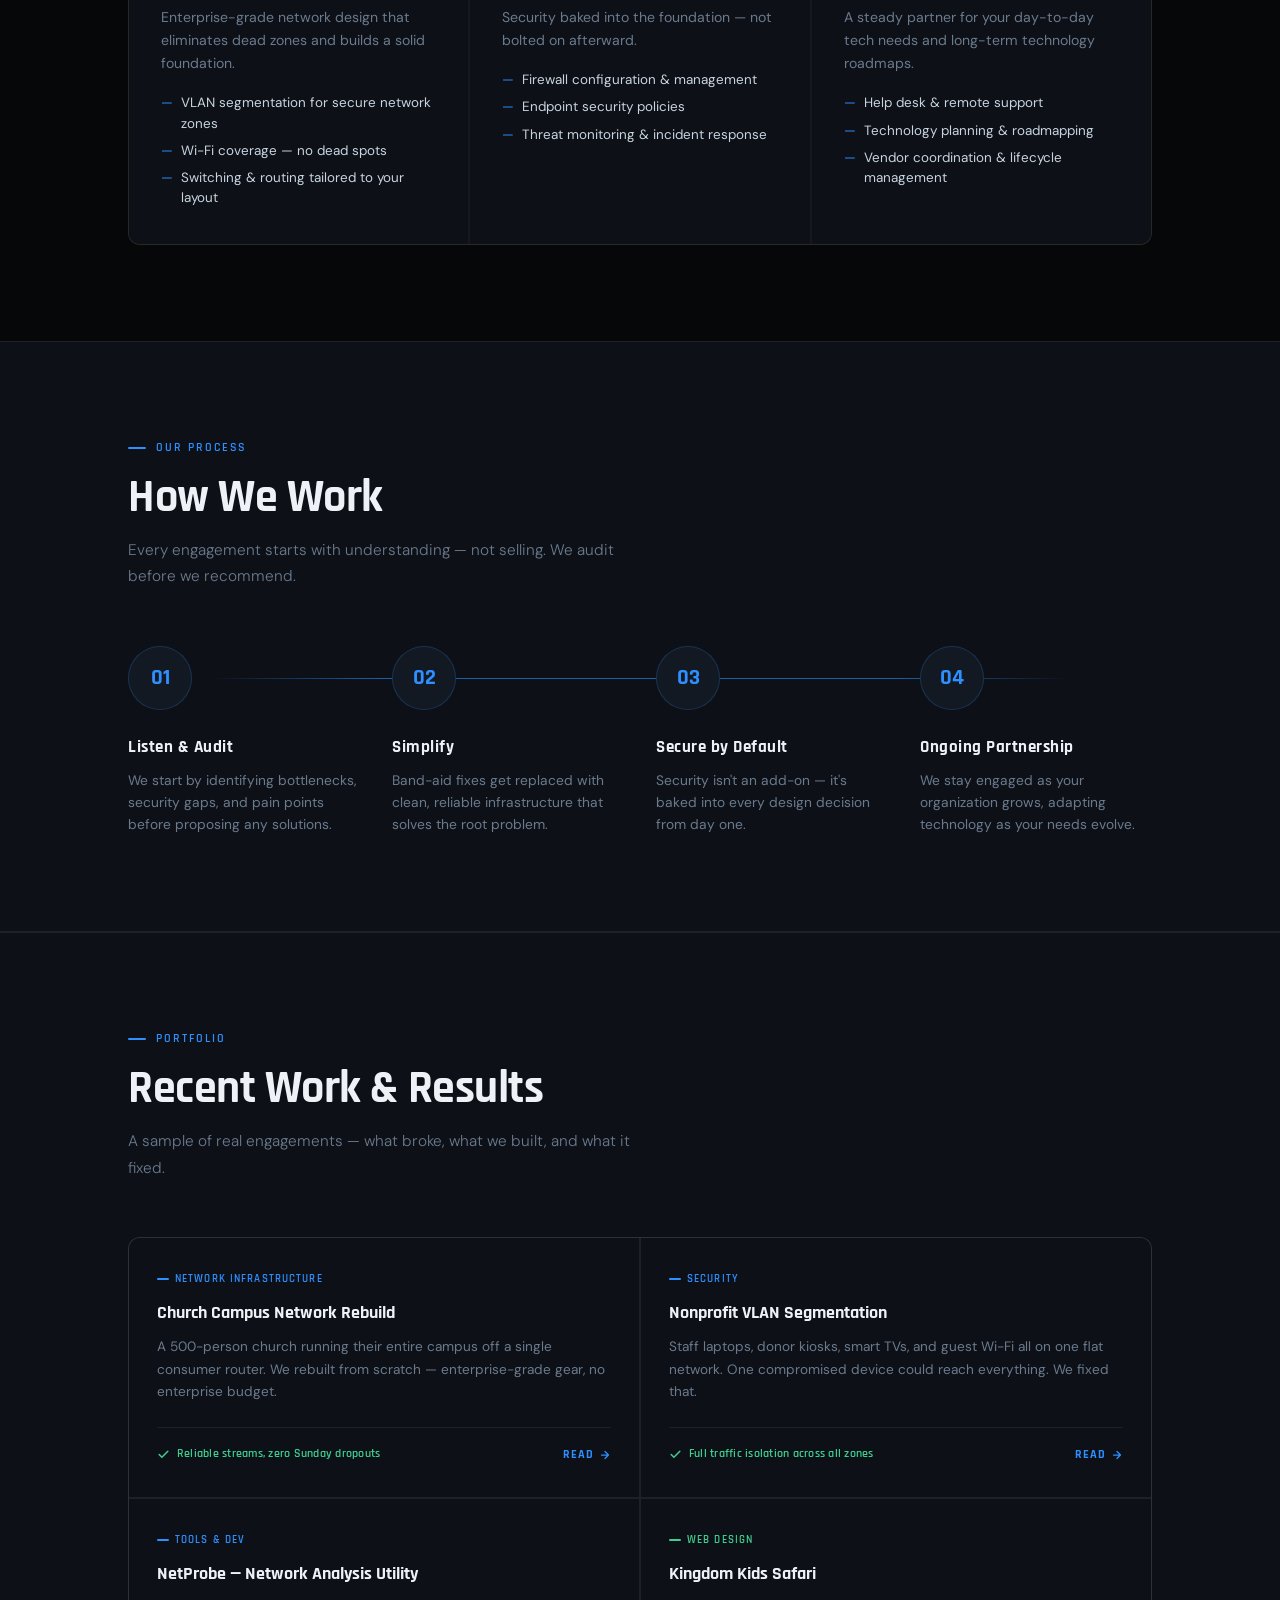
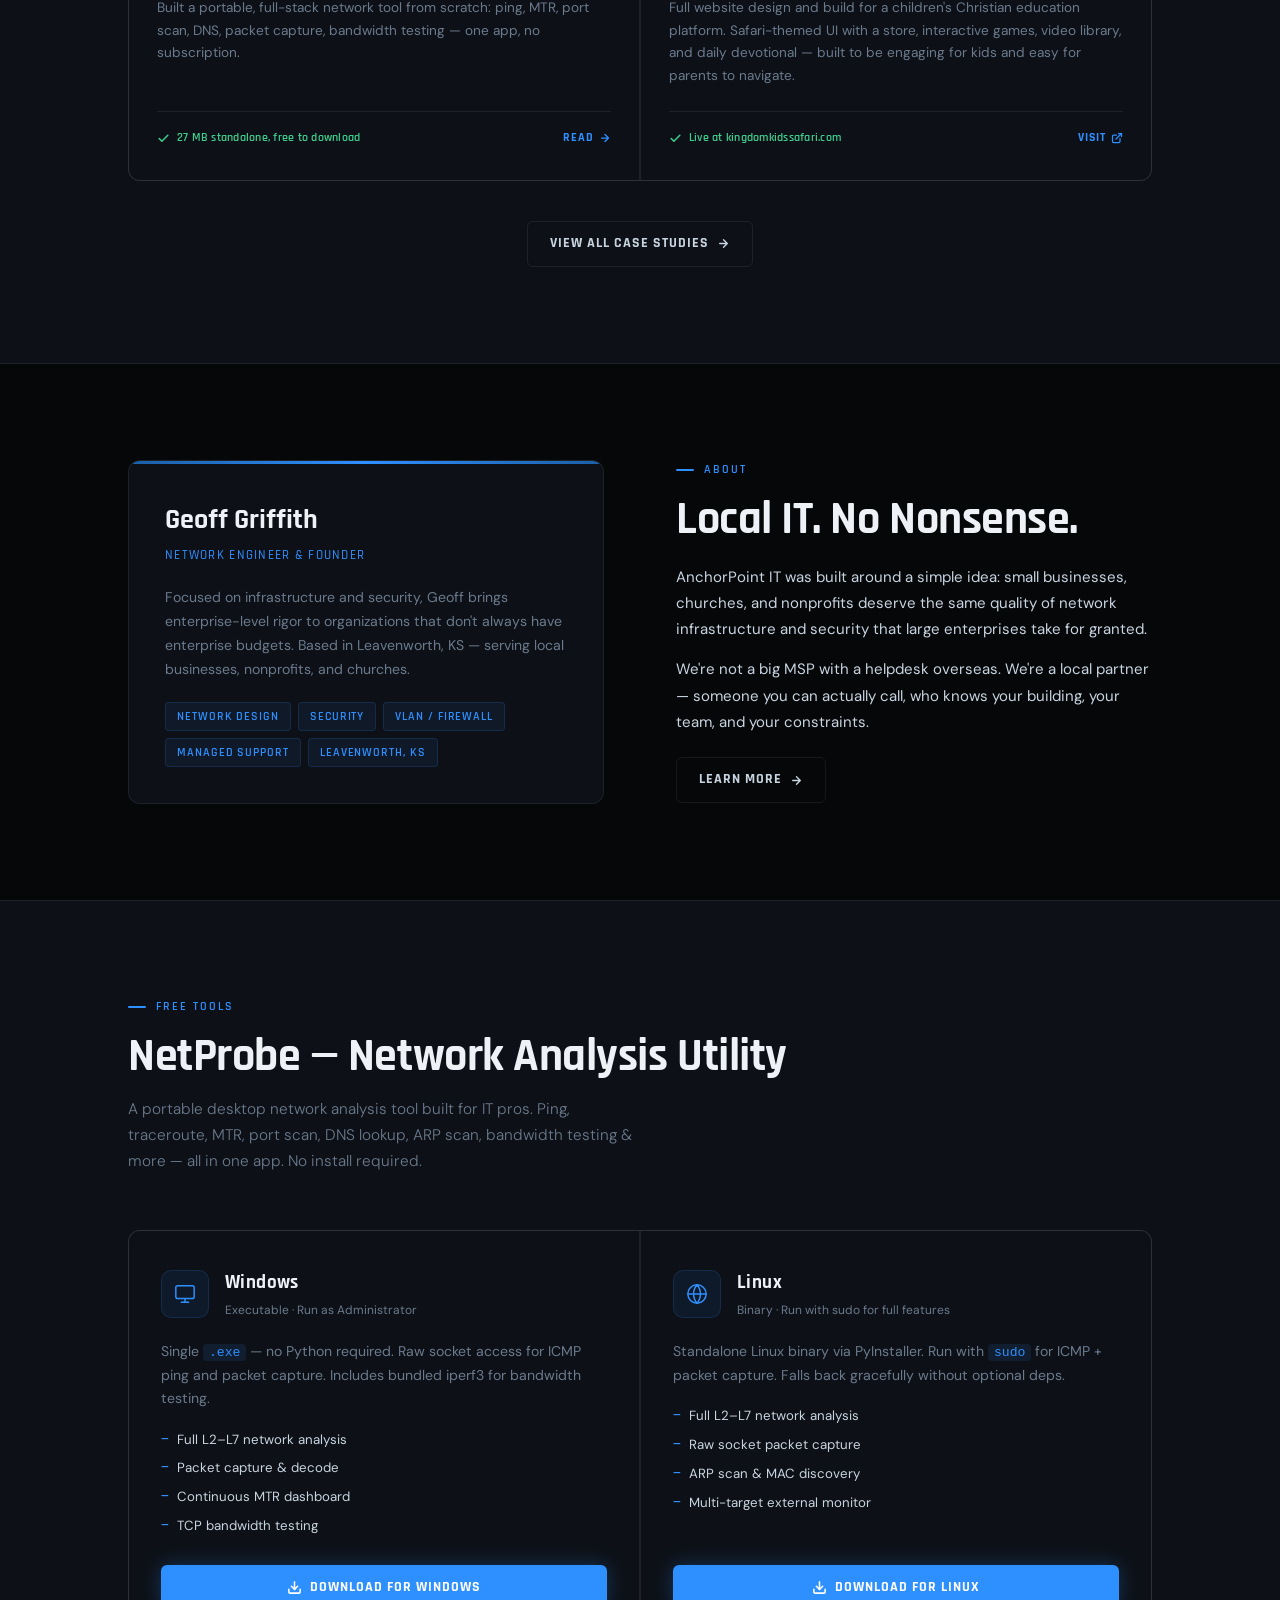
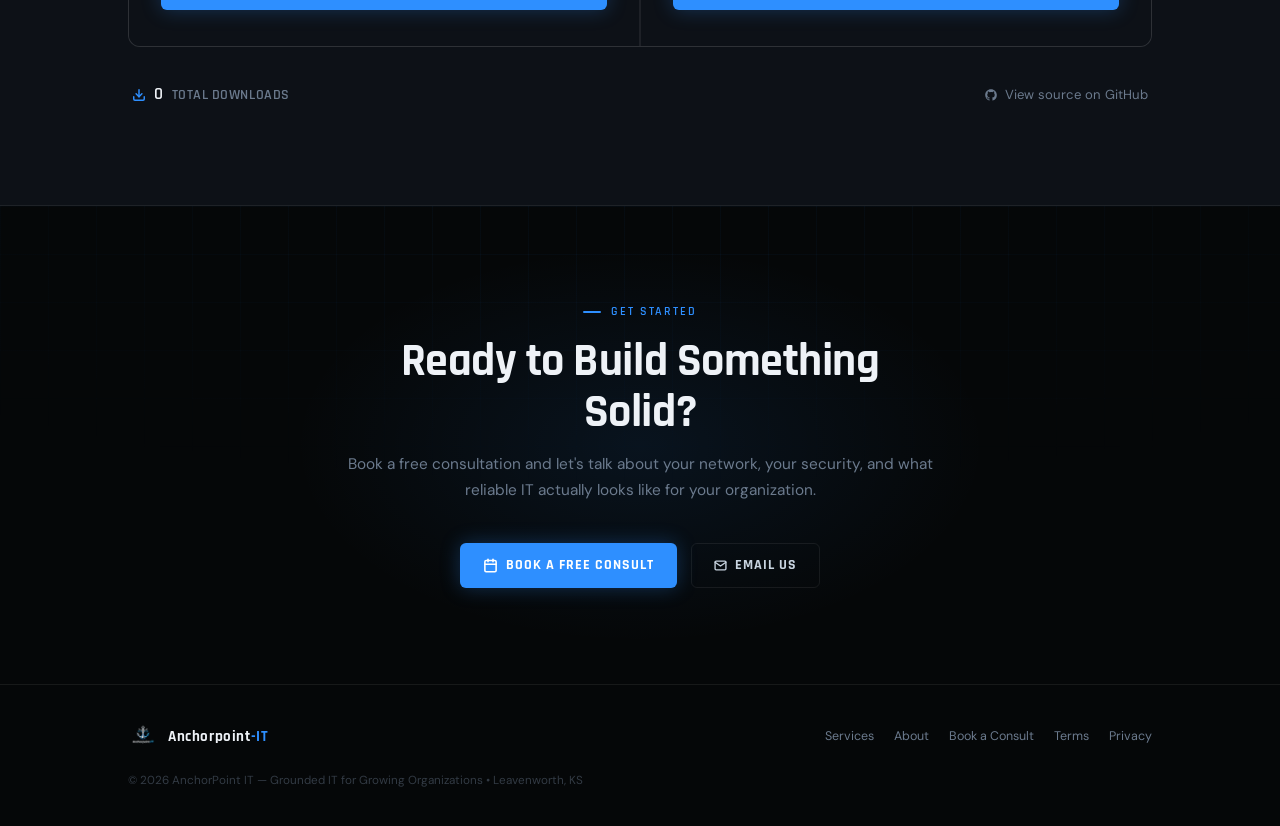
==== commit 106858f4: "Add portfolio section and web design showcase to homepage - Replace icon trust strip with stat-based" ====
--- a/index.html
+++ b/index.html
@@ -121,22 +121,33 @@
   <!-- TRUST STRIP -->
   <div class="trust-strip">
     <div class="trust-item">
-      <div class="trust-icon"><svg viewBox="0 0 24 24"><path d="M12 22s8-4 8-10V5l-8-3-8 3v7c0 6 8 10 8 10z"/></svg></div>
-      <span class="trust-label">Security-First Design</span>
+      <div class="trust-stat" data-count="5" data-suffix="+">5+</div>
+      <span class="trust-label">Projects Completed</span>
     </div>
     <div class="trust-item">
-      <div class="trust-icon"><svg viewBox="0 0 24 24"><rect x="3" y="3" width="18" height="18" rx="2"/><path d="M3 9h18M9 21V9"/></svg></div>
-      <span class="trust-label">Enterprise-Grade Networks</span>
+      <div class="trust-stat">3</div>
+      <span class="trust-label">Verticals Served</span>
     </div>
     <div class="trust-item">
-      <div class="trust-icon"><svg viewBox="0 0 24 24"><circle cx="12" cy="12" r="10"/><path d="M12 8v4l3 3"/></svg></div>
-      <span class="trust-label">Reliable Local Support</span>
+      <div class="trust-stat">100<span style="font-size:0.7em">%</span></div>
+      <span class="trust-label">Local &amp; On-Site</span>
     </div>
     <div class="trust-item">
-      <div class="trust-icon"><svg viewBox="0 0 24 24"><path d="M17 21v-2a4 4 0 00-4-4H5a4 4 0 00-4 4v2"/><circle cx="9" cy="7" r="4"/><path d="M23 21v-2a4 4 0 00-3-3.87M16 3.13a4 4 0 010 7.75"/></svg></div>
-      <span class="trust-label">Small Business Focused</span>
+      <div class="trust-stat" data-count="1" data-suffix=" Free Tool">1 Free Tool</div>
+      <span class="trust-label">Open to Download</span>
     </div>
   </div>
+
+  <style>
+    .trust-stat {
+      font-family: 'Rajdhani', sans-serif;
+      font-weight: 700;
+      font-size: 2rem;
+      color: var(--blue);
+      line-height: 1;
+      letter-spacing: 0.02em;
+    }
+  </style>
 
   <!-- SERVICES -->
   <section class="ap-section" id="services">
@@ -213,6 +224,227 @@
       </div>
     </div>
   </section>
+
+  <!-- PORTFOLIO PREVIEW -->
+  <section class="ap-section ap-section--alt" id="portfolio">
+    <div class="container">
+      <div class="section-label">Portfolio</div>
+      <h2>Recent Work &amp; Results</h2>
+      <p class="section-sub">A sample of real engagements &mdash; what broke, what we built, and what it fixed.</p>
+
+      <div class="portfolio-grid">
+
+        <a href="blog.html" class="portfolio-card fade-up">
+          <div class="portfolio-tag">Network Infrastructure</div>
+          <h3>Church Campus Network Rebuild</h3>
+          <p>A 500-person church running their entire campus off a single consumer router. We rebuilt from scratch &mdash; enterprise-grade gear, no enterprise budget.</p>
+          <div class="portfolio-card-footer">
+            <span class="portfolio-outcome">
+              <svg viewBox="0 0 24 24"><polyline points="20 6 9 17 4 12"/></svg>
+              Reliable streams, zero Sunday dropouts
+            </span>
+            <span class="portfolio-more">Read <svg viewBox="0 0 24 24"><path d="M5 12h14M12 5l7 7-7 7"/></svg></span>
+          </div>
+        </a>
+
+        <a href="blog.html" class="portfolio-card fade-up delay-1">
+          <div class="portfolio-tag">Security</div>
+          <h3>Nonprofit VLAN Segmentation</h3>
+          <p>Staff laptops, donor kiosks, smart TVs, and guest Wi-Fi all on one flat network. One compromised device could reach everything. We fixed that.</p>
+          <div class="portfolio-card-footer">
+            <span class="portfolio-outcome">
+              <svg viewBox="0 0 24 24"><polyline points="20 6 9 17 4 12"/></svg>
+              Full traffic isolation across all zones
+            </span>
+            <span class="portfolio-more">Read <svg viewBox="0 0 24 24"><path d="M5 12h14M12 5l7 7-7 7"/></svg></span>
+          </div>
+        </a>
+
+        <a href="blog.html" class="portfolio-card fade-up delay-2">
+          <div class="portfolio-tag">Tools &amp; Dev</div>
+          <h3>NetProbe — Network Analysis Utility</h3>
+          <p>Built a portable, full-stack network tool from scratch: ping, MTR, port scan, DNS, packet capture, bandwidth testing &mdash; one app, no subscription.</p>
+          <div class="portfolio-card-footer">
+            <span class="portfolio-outcome">
+              <svg viewBox="0 0 24 24"><polyline points="20 6 9 17 4 12"/></svg>
+              27 MB standalone, free to download
+            </span>
+            <span class="portfolio-more">Read <svg viewBox="0 0 24 24"><path d="M5 12h14M12 5l7 7-7 7"/></svg></span>
+          </div>
+        </a>
+
+        <a href="https://kingdomkidssafari.com" target="_blank" rel="noopener noreferrer" class="portfolio-card fade-up delay-3">
+          <div class="portfolio-tag portfolio-tag--green">Web Design</div>
+          <h3>Kingdom Kids Safari</h3>
+          <p>Full website design and build for a children's Christian education platform. Safari-themed UI with a store, interactive games, video library, and daily devotional &mdash; built to be engaging for kids and easy for parents to navigate.</p>
+          <div class="portfolio-card-footer">
+            <span class="portfolio-outcome">
+              <svg viewBox="0 0 24 24"><polyline points="20 6 9 17 4 12"/></svg>
+              Live at kingdomkidssafari.com
+            </span>
+            <span class="portfolio-more">Visit
+              <svg viewBox="0 0 24 24"><path d="M18 13v6a2 2 0 01-2 2H5a2 2 0 01-2-2V8a2 2 0 012-2h6"/><polyline points="15 3 21 3 21 9"/><line x1="10" y1="14" x2="21" y2="3"/></svg>
+            </span>
+          </div>
+        </a>
+
+      </div>
+
+      <div class="portfolio-cta">
+        <a href="blog.html" class="ap-btn ap-btn--ghost">
+          View All Case Studies
+          <svg width="13" height="13" viewBox="0 0 24 24" fill="none" stroke="currentColor" stroke-width="2.5" stroke-linecap="round" stroke-linejoin="round"><path d="M5 12h14M12 5l7 7-7 7"/></svg>
+        </a>
+      </div>
+    </div>
+  </section>
+
+  <style>
+    .portfolio-grid {
+      display: grid;
+      grid-template-columns: repeat(2, 1fr);
+      gap: 2px;
+      background: var(--border);
+      border: 1px solid var(--border);
+      border-radius: 12px;
+      overflow: hidden;
+      margin-top: 48px;
+    }
+
+    .portfolio-card {
+      background: var(--surface);
+      padding: 32px 28px;
+      display: flex;
+      flex-direction: column;
+      text-decoration: none;
+      color: inherit;
+      position: relative;
+      overflow: hidden;
+      transition: background 0.22s;
+    }
+
+    .portfolio-card:hover { background: var(--surface2); }
+
+    .portfolio-card::before {
+      content: '';
+      position: absolute;
+      top: 0; left: 0; right: 0;
+      height: 2px;
+      background: linear-gradient(90deg, transparent, var(--blue), transparent);
+      transform: scaleX(0);
+      transition: transform 0.35s ease;
+    }
+
+    .portfolio-card:hover::before { transform: scaleX(1); }
+
+    .portfolio-tag {
+      font-family: 'Rajdhani', sans-serif;
+      font-weight: 600;
+      font-size: 0.7rem;
+      letter-spacing: 0.1em;
+      text-transform: uppercase;
+      color: var(--blue);
+      margin-bottom: 14px;
+      display: flex;
+      align-items: center;
+      gap: 6px;
+    }
+
+    .portfolio-tag::before {
+      content: '';
+      display: block;
+      width: 12px;
+      height: 2px;
+      background: var(--blue);
+      border-radius: 2px;
+    }
+
+    .portfolio-tag--green { color: #3ecf8e; }
+    .portfolio-tag--green::before { background: #3ecf8e; }
+
+    .portfolio-card:has(.portfolio-tag--green)::before {
+      background: linear-gradient(90deg, transparent, #3ecf8e, transparent);
+    }
+
+    .portfolio-card h3 {
+      font-family: 'Rajdhani', sans-serif;
+      font-weight: 700;
+      font-size: 1.15rem;
+      line-height: 1.2;
+      color: var(--white);
+      margin-bottom: 12px;
+    }
+
+    .portfolio-card p {
+      font-size: 0.85rem;
+      color: var(--muted);
+      line-height: 1.65;
+      flex: 1;
+      margin-bottom: 0;
+      max-width: none;
+    }
+
+    .portfolio-card-footer {
+      display: flex;
+      align-items: center;
+      justify-content: space-between;
+      margin-top: 24px;
+      padding-top: 16px;
+      border-top: 1px solid var(--border);
+      gap: 12px;
+      flex-wrap: wrap;
+    }
+
+    .portfolio-outcome {
+      display: flex;
+      align-items: center;
+      gap: 7px;
+      font-size: 0.77rem;
+      color: #3ecf8e;
+      font-family: 'Rajdhani', sans-serif;
+      font-weight: 600;
+      letter-spacing: 0.02em;
+    }
+
+    .portfolio-outcome svg {
+      width: 13px; height: 13px;
+      stroke: #3ecf8e; fill: none;
+      stroke-width: 2.8; stroke-linecap: round; stroke-linejoin: round;
+      flex-shrink: 0;
+    }
+
+    .portfolio-more {
+      display: inline-flex;
+      align-items: center;
+      gap: 5px;
+      font-family: 'Rajdhani', sans-serif;
+      font-weight: 700;
+      font-size: 0.75rem;
+      letter-spacing: 0.08em;
+      text-transform: uppercase;
+      color: var(--blue);
+      transition: gap 0.2s;
+      flex-shrink: 0;
+    }
+
+    .portfolio-card:hover .portfolio-more { gap: 9px; }
+
+    .portfolio-more svg {
+      width: 12px; height: 12px;
+      stroke: var(--blue); fill: none;
+      stroke-width: 2.5; stroke-linecap: round; stroke-linejoin: round;
+    }
+
+    .portfolio-cta {
+      display: flex;
+      justify-content: center;
+      margin-top: 40px;
+    }
+
+    @media (max-width: 640px) {
+      .portfolio-grid { grid-template-columns: 1fr; }
+    }
+  </style>
 
   <!-- ABOUT PREVIEW -->
   <section class="ap-section" id="about-preview">
--- a/styles.css
+++ b/styles.css
@@ -182,20 +182,20 @@
 /* TRUST STRIP */
 .trust-strip {
   border-top: 1px solid var(--border); border-bottom: 1px solid var(--border);
-  padding: 24px var(--gutter);
-  display: flex; gap: 40px; flex-wrap: wrap; align-items: center;
+  padding: 36px var(--gutter);
+  display: flex; gap: 0; flex-wrap: wrap; align-items: stretch; justify-content: space-around;
   width: min(var(--container), 100% - (var(--gutter) * 2)); margin-inline: auto;
 }
-.trust-item { display: flex; align-items: center; gap: 12px; }
-.trust-icon {
-  width: 34px; height: 34px; background: rgba(46,143,255,0.08);
-  border: 1px solid rgba(46,143,255,0.18); border-radius: 8px;
-  display: flex; align-items: center; justify-content: center; flex-shrink: 0;
-}
-.trust-icon svg { width: 17px; height: 17px; stroke: var(--blue); fill: none; stroke-width: 2; stroke-linecap: round; stroke-linejoin: round; }
+.trust-item {
+  display: flex; flex-direction: column; align-items: center; gap: 6px;
+  padding: 0 24px; text-align: center;
+  flex: 1; min-width: 120px;
+  border-right: 1px solid var(--border);
+}
+.trust-item:last-child { border-right: none; }
 .trust-label {
-  font-family: 'Rajdhani', sans-serif; font-weight: 600; font-size: 0.82rem;
-  letter-spacing: 0.05em; text-transform: uppercase; color: var(--muted);
+  font-family: 'Rajdhani', sans-serif; font-weight: 600; font-size: 0.75rem;
+  letter-spacing: 0.07em; text-transform: uppercase; color: var(--muted);
 }
 
 /* SECTIONS */
@@ -402,7 +402,9 @@
 @media (max-width: 760px) {
   .ap-grid { grid-template-columns: 1fr; }
   .steps-row::before { display: none; }
-  .trust-strip { gap: 20px; }
+  .trust-strip { flex-wrap: wrap; gap: 0; }
+  .trust-item { border-right: none; border-bottom: 1px solid var(--border); padding: 20px; min-width: 45%; }
+  .trust-item:nth-last-child(-n+2) { border-bottom: none; }
   .ap-header-inner { height: 64px; }
   .ap-brand-tagline { display: none; }
   .ap-hero-section { padding-top: 100px; }
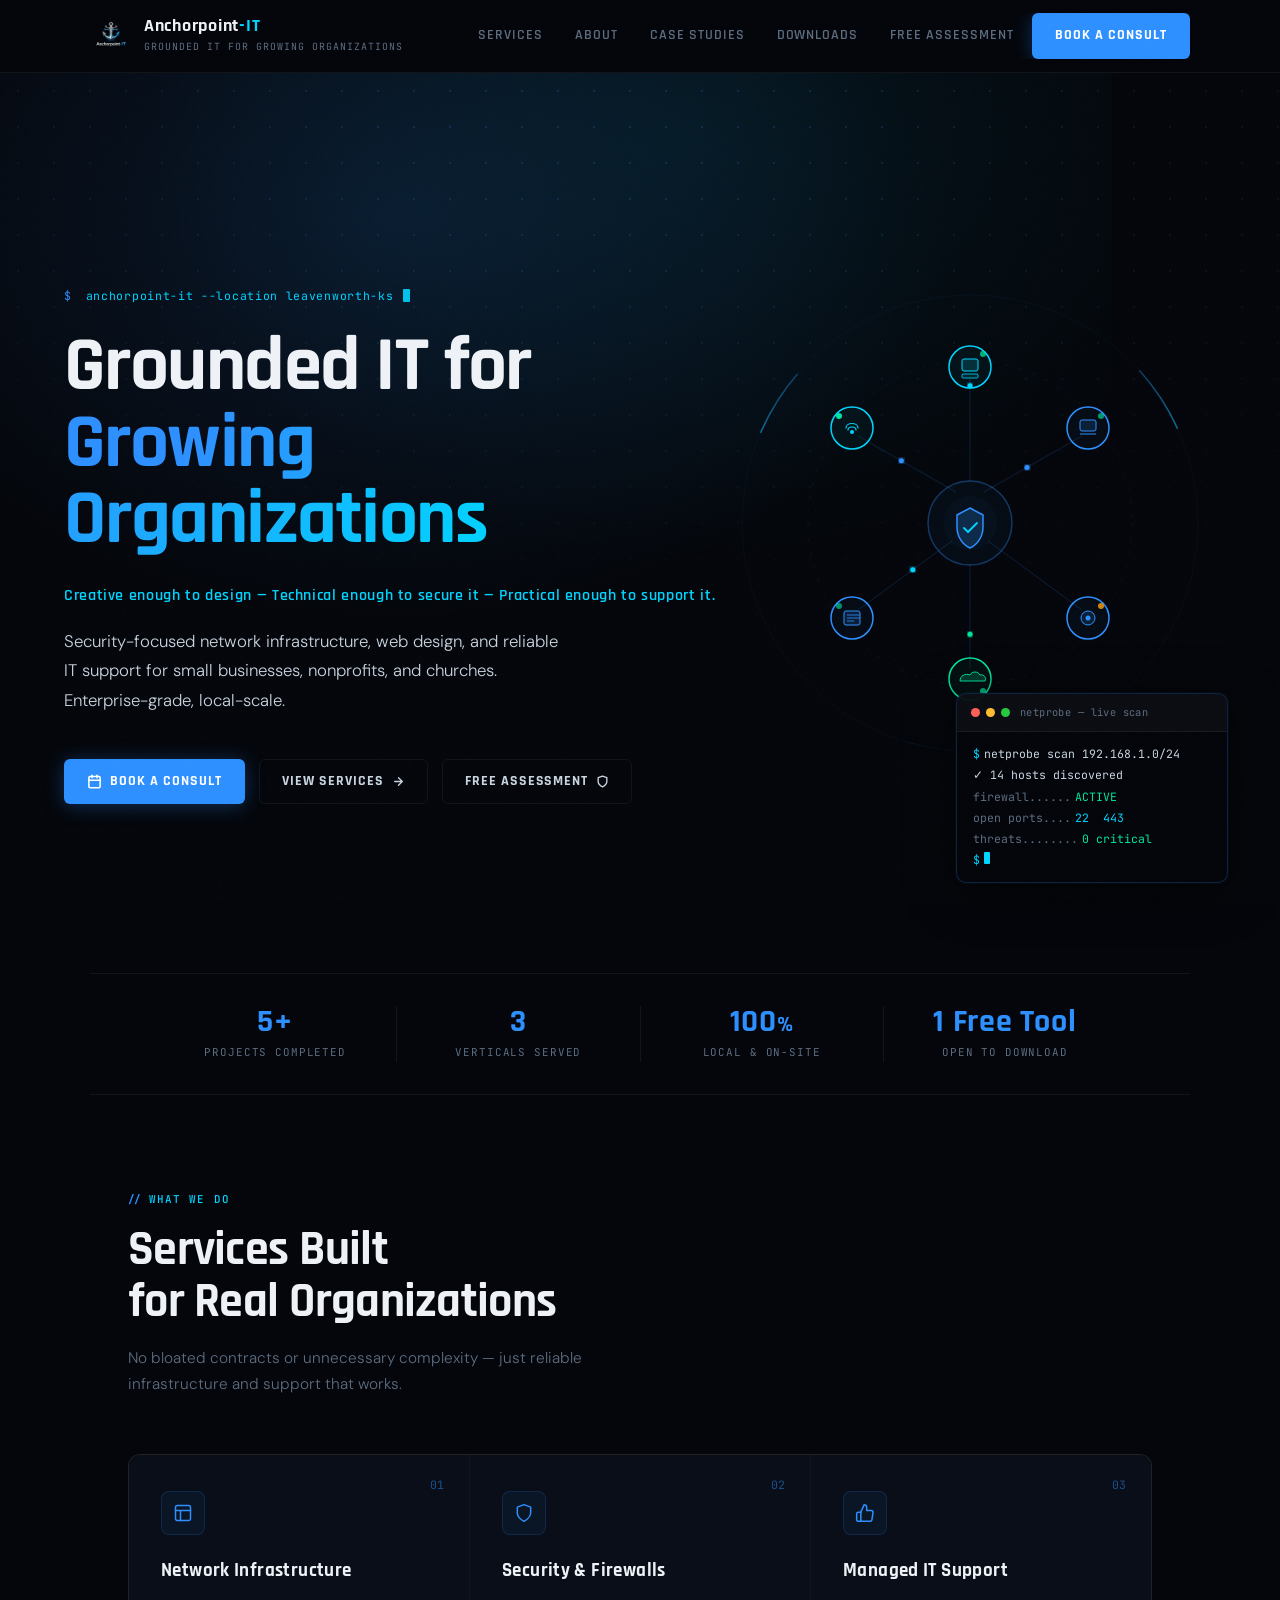
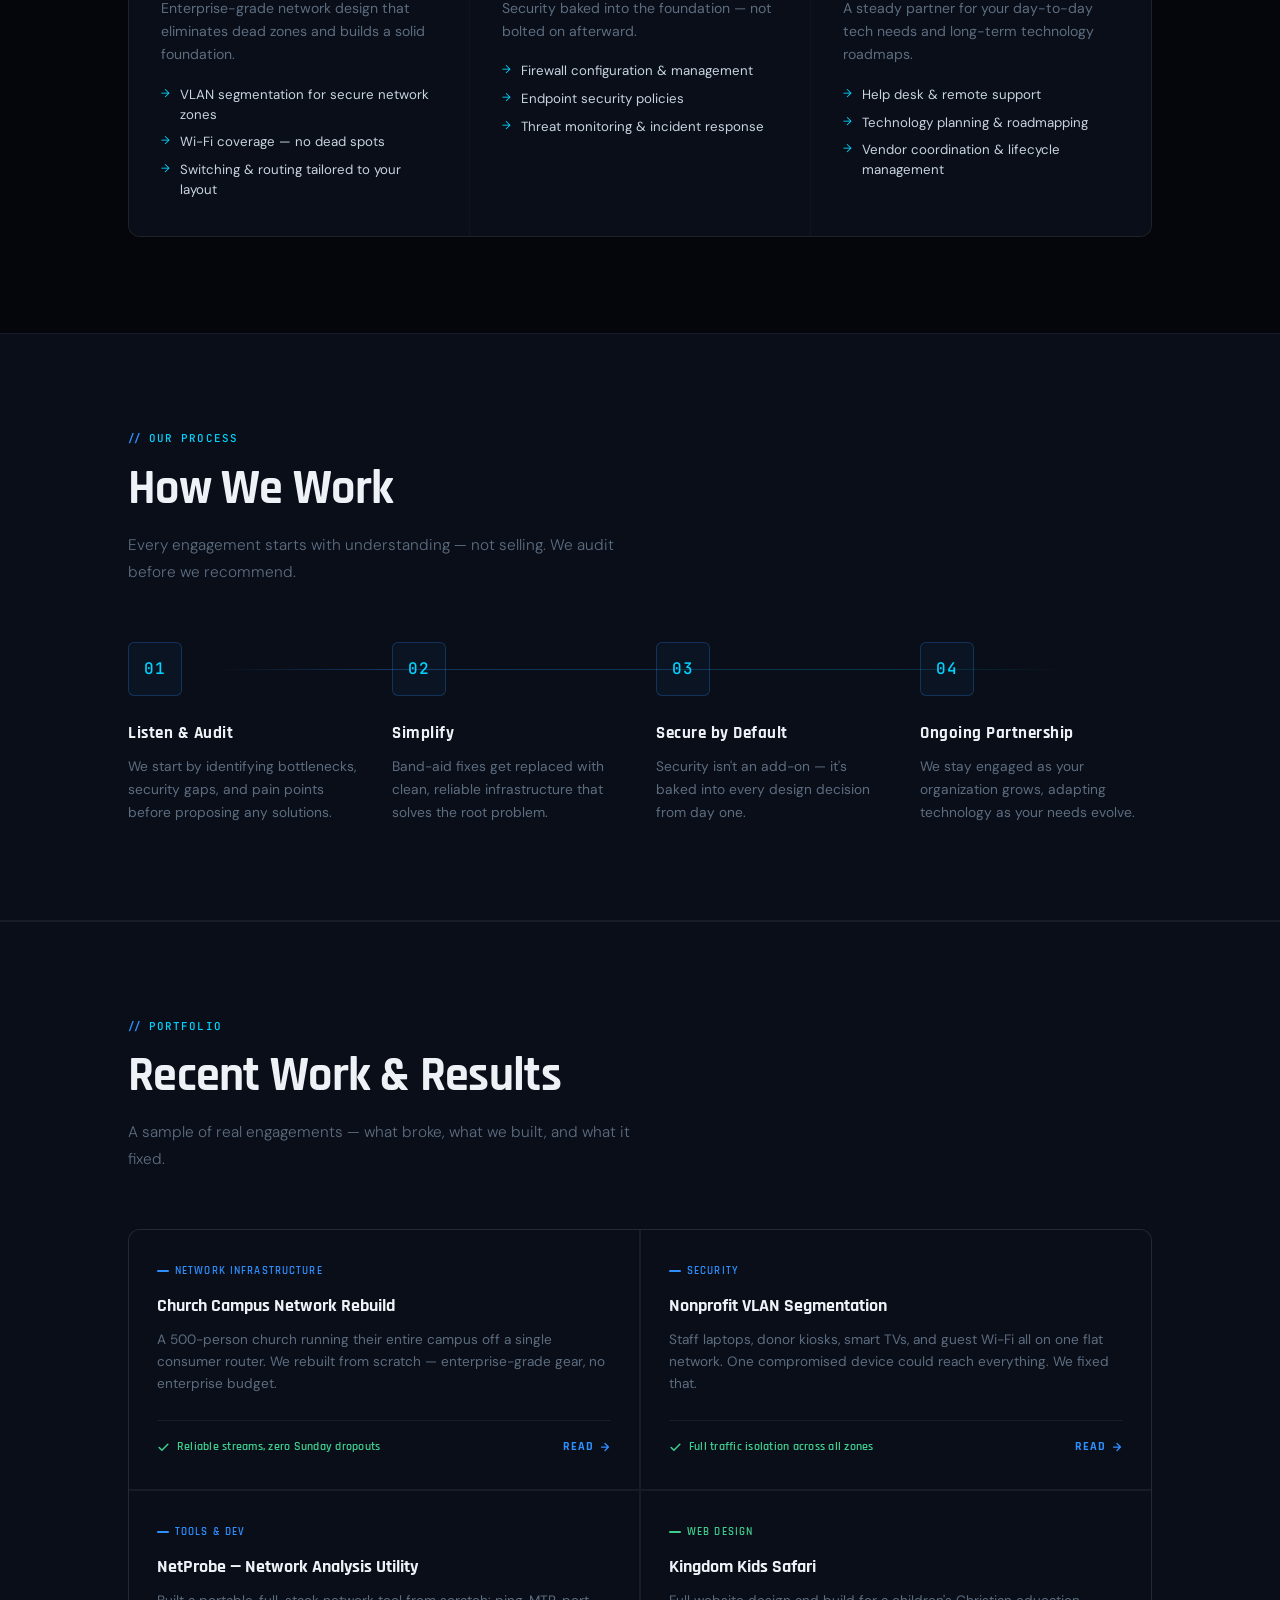
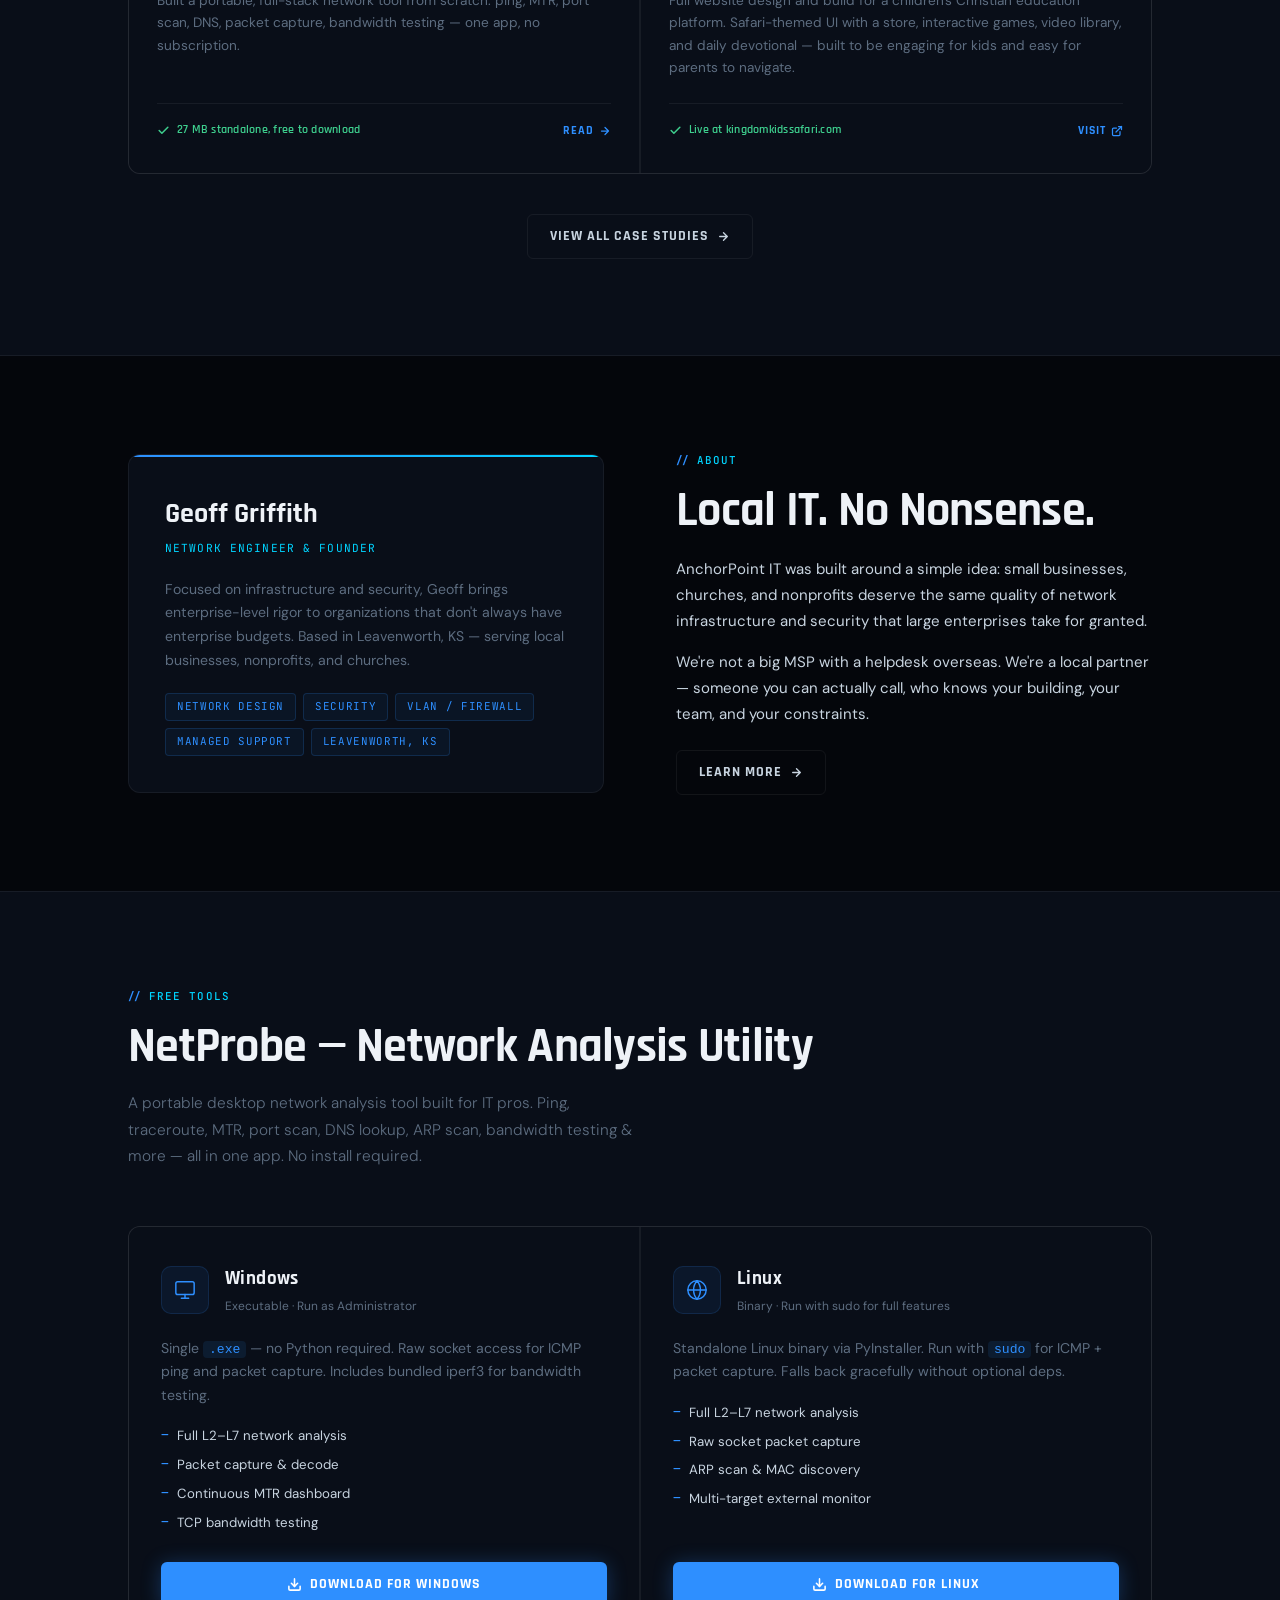
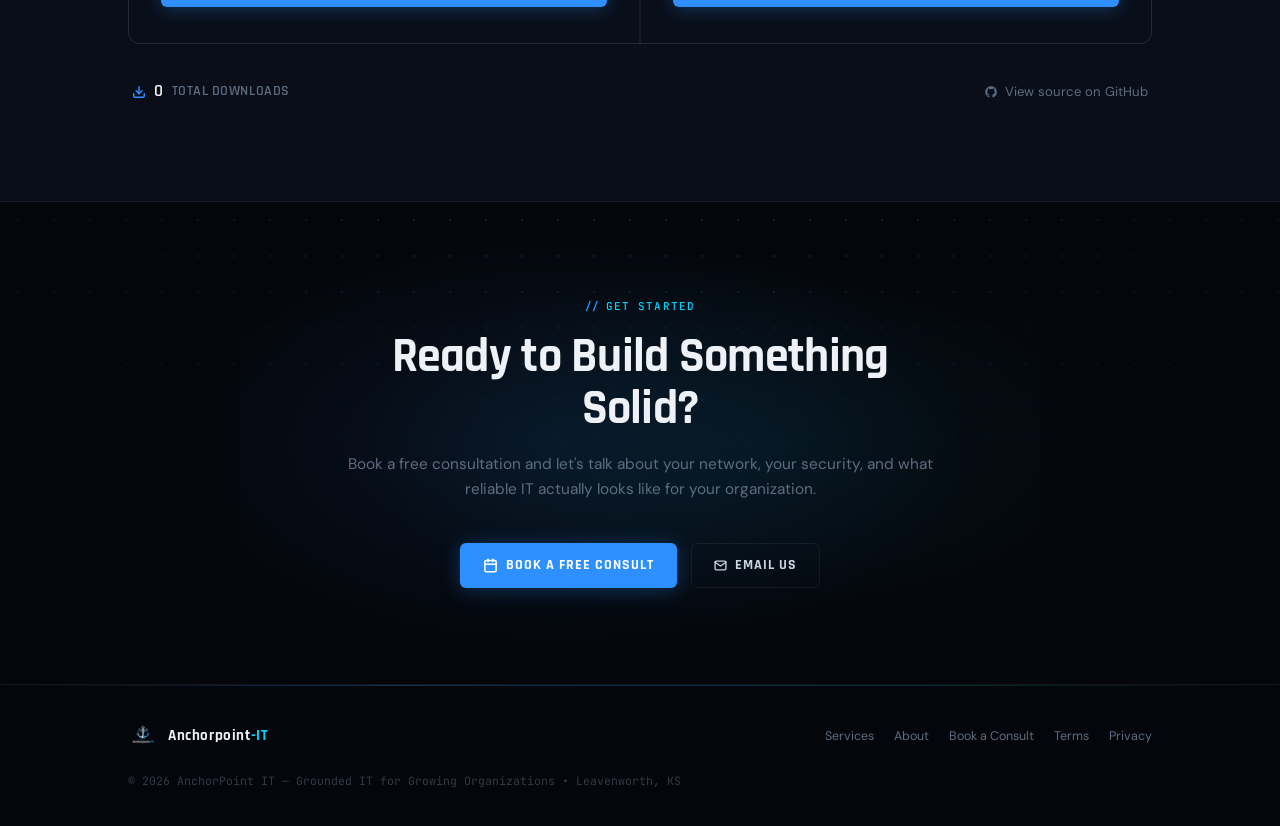
==== commit 44a8335d: "Major visual redesign: cyber agency aesthetic + hero overhaul Design system: - Add --cyan (#00d4ff) " ====
--- a/index.html
+++ b/index.html
@@ -77,10 +77,13 @@
     <div class="hero-glow"></div>
 
     <div class="ap-hero-content">
-      <div class="hero-eyebrow fade-up">Leavenworth, KS &mdash; Local IT Partner</div>
+      <div class="hero-eyebrow fade-up">
+        <span class="prompt">$</span> anchorpoint-it --location leavenworth-ks<span class="cursor"></span>
+      </div>
       <h1 class="ap-h1 fade-up delay-1">Grounded IT for<br><em>Growing Organizations</em></h1>
-      <p class="ap-hero-sub fade-up delay-2">Security-focused network infrastructure and reliable IT support for small businesses, nonprofits, and churches. Enterprise-grade, local-scale.</p>
-      <div class="ap-hero-actions fade-up delay-3">
+      <p class="hero-tagline fade-up delay-2">Creative enough to design &mdash; Technical enough to secure it &mdash; Practical enough to support it.</p>
+      <p class="ap-hero-sub fade-up delay-3">Security-focused network infrastructure, web design, and reliable IT support for small businesses, nonprofits, and churches. Enterprise-grade, local-scale.</p>
+      <div class="ap-hero-actions fade-up delay-4">
         <a href="consult.html" class="ap-btn ap-btn--primary">
           <svg width="15" height="15" viewBox="0 0 24 24" fill="none" stroke="currentColor" stroke-width="2.5" stroke-linecap="round" stroke-linejoin="round"><rect x="3" y="4" width="18" height="18" rx="2"/><line x1="16" y1="2" x2="16" y2="6"/><line x1="8" y1="2" x2="8" y2="6"/><line x1="3" y1="10" x2="21" y2="10"/></svg>
           Book a Consult
@@ -90,33 +93,187 @@
           <svg width="13" height="13" viewBox="0 0 24 24" fill="none" stroke="currentColor" stroke-width="2.5" stroke-linecap="round" stroke-linejoin="round"><path d="M5 12h14M12 5l7 7-7 7"/></svg>
         </a>
         <a href="assess.html" class="ap-btn ap-btn--ghost">
-          Free Security Assessment
+          Free Assessment
           <svg width="13" height="13" viewBox="0 0 24 24" fill="none" stroke="currentColor" stroke-width="2.5" stroke-linecap="round" stroke-linejoin="round"><path d="M12 22s8-4 8-10V5l-8-3-8 3v7c0 6 8 10 8 10z"/></svg>
         </a>
       </div>
     </div>
 
-    <!-- Decorative anchor -->
-    <svg class="hero-visual" viewBox="0 0 400 400" xmlns="http://www.w3.org/2000/svg" fill="none" aria-hidden="true">
-      <line x1="200" y1="60" x2="200" y2="340" stroke="#2e8fff" stroke-width="2"/>
-      <line x1="100" y1="170" x2="300" y2="170" stroke="#2e8fff" stroke-width="2"/>
-      <circle cx="60" cy="170" r="12" stroke="#2e8fff" stroke-width="2"/>
-      <circle cx="340" cy="170" r="12" stroke="#2e8fff" stroke-width="2"/>
-      <line x1="72" y1="170" x2="100" y2="170" stroke="#2e8fff" stroke-width="2"/>
-      <line x1="300" y1="170" x2="328" y2="170" stroke="#2e8fff" stroke-width="2"/>
-      <circle cx="200" cy="60" r="24" stroke="#c8d4e0" stroke-width="3"/>
-      <circle cx="200" cy="60" r="10" fill="#c8d4e0"/>
-      <rect x="196" y="80" width="8" height="200" rx="4" fill="#c8d4e0"/>
-      <rect x="140" y="150" width="120" height="8" rx="4" fill="#c8d4e0"/>
-      <path d="M200 280 C160 300 120 310 100 300 L108 318 C130 330 170 320 200 300" fill="#2e8fff"/>
-      <path d="M200 280 C240 300 280 310 300 300 L292 318 C270 330 230 320 200 300" fill="#2e8fff"/>
-      <circle cx="148" cy="154" r="8" fill="#0d1117" stroke="#2e8fff" stroke-width="2"/>
-      <circle cx="252" cy="154" r="8" fill="#0d1117" stroke="#2e8fff" stroke-width="2"/>
-      <circle cx="200" cy="60" r="4" fill="#2e8fff"/>
-      <circle cx="60" cy="170" r="4" fill="#2e8fff"/>
-      <circle cx="340" cy="170" r="4" fill="#2e8fff"/>
+    <!-- Network topology visualization -->
+    <svg class="hero-visual" viewBox="0 0 500 500" xmlns="http://www.w3.org/2000/svg" fill="none" aria-hidden="true">
+      <defs>
+        <linearGradient id="scan-grad" x1="0%" y1="0%" x2="100%" y2="0%">
+          <stop offset="0%" stop-color="#2e8fff" stop-opacity="0"/>
+          <stop offset="50%" stop-color="#00d4ff" stop-opacity="0.9"/>
+          <stop offset="100%" stop-color="#2e8fff" stop-opacity="0"/>
+        </linearGradient>
+        <path id="lp-top" d="M250 208 L250 105"/>
+        <path id="lp-tr"  d="M264 219 L362 163"/>
+        <path id="lp-br"  d="M268 268 L362 337"/>
+        <path id="lp-bot" d="M250 292 L250 395"/>
+        <path id="lp-bl"  d="M232 268 L138 337"/>
+        <path id="lp-tl"  d="M236 219 L138 163"/>
+        <filter id="glow-sm"><feGaussianBlur stdDeviation="2" result="blur"/><feMerge><feMergeNode in="blur"/><feMergeNode in="SourceGraphic"/></feMerge></filter>
+      </defs>
+
+      <!-- Outer scan ring -->
+      <circle cx="250" cy="250" r="228" stroke="rgba(46,143,255,0.05)" stroke-width="1"/>
+      <circle cx="250" cy="250" r="228" stroke="url(#scan-grad)" stroke-width="1.5" stroke-dasharray="70 386">
+        <animateTransform attributeName="transform" type="rotate" from="0 250 250" to="360 250 250" dur="9s" repeatCount="indefinite"/>
+      </circle>
+
+      <!-- Mid ring dashed -->
+      <circle cx="250" cy="250" r="162" stroke="rgba(46,143,255,0.08)" stroke-width="1" stroke-dasharray="4 10"/>
+
+      <!-- Connection lines -->
+      <line x1="250" y1="208" x2="250" y2="105"  stroke="#2e8fff" stroke-width="1" opacity="0.18"/>
+      <line x1="264" y1="219" x2="362" y2="163"  stroke="#2e8fff" stroke-width="1" opacity="0.18"/>
+      <line x1="268" y1="268" x2="362" y2="337"  stroke="#2e8fff" stroke-width="1" opacity="0.18"/>
+      <line x1="250" y1="292" x2="250" y2="395"  stroke="#2e8fff" stroke-width="1" opacity="0.18"/>
+      <line x1="232" y1="268" x2="138" y2="337"  stroke="#2e8fff" stroke-width="1" opacity="0.18"/>
+      <line x1="236" y1="219" x2="138" y2="163"  stroke="#2e8fff" stroke-width="1" opacity="0.18"/>
+
+      <!-- Data packets -->
+      <circle r="2.5" fill="#00d4ff" filter="url(#glow-sm)"><animateMotion dur="2.4s" repeatCount="indefinite" begin="0s"><mpath href="#lp-top"/></animateMotion></circle>
+      <circle r="2.5" fill="#2e8fff" filter="url(#glow-sm)"><animateMotion dur="3s" repeatCount="indefinite" begin="0.9s"><mpath href="#lp-tr"/></animateMotion></circle>
+      <circle r="2.5" fill="#00e5a0" filter="url(#glow-sm)"><animateMotion dur="2.7s" repeatCount="indefinite" begin="0.4s"><mpath href="#lp-bot"/></animateMotion></circle>
+      <circle r="2.5" fill="#00d4ff" filter="url(#glow-sm)"><animateMotion dur="2.2s" repeatCount="indefinite" begin="1.3s"><mpath href="#lp-bl"/></animateMotion></circle>
+      <circle r="2.5" fill="#2e8fff" filter="url(#glow-sm)"><animateMotion dur="2.9s" repeatCount="indefinite" begin="0.6s"><mpath href="#lp-tl"/></animateMotion></circle>
+
+      <!-- Center node: firewall -->
+      <circle cx="250" cy="250" r="42" fill="rgba(46,143,255,0.04)" stroke="rgba(46,143,255,0.35)" stroke-width="1.5"/>
+      <circle cx="250" cy="250" r="26" fill="rgba(46,143,255,0.08)">
+        <animate attributeName="r" values="24;29;24" dur="3.2s" repeatCount="indefinite"/>
+        <animate attributeName="opacity" values="0.7;0.3;0.7" dur="3.2s" repeatCount="indefinite"/>
+      </circle>
+      <!-- Shield icon -->
+      <path d="M250 235 L263 242 L263 254 C263 264 257 272 250 275 C243 272 237 264 237 254 L237 242 Z" fill="rgba(46,143,255,0.2)" stroke="#2e8fff" stroke-width="1.5"/>
+      <path d="M244 255 L248 259 L257 250" stroke="#00d4ff" stroke-width="1.8" stroke-linecap="round" stroke-linejoin="round"/>
+
+      <!-- Top node: server -->
+      <circle cx="250" cy="94"  r="21" fill="rgba(0,212,255,0.04)" stroke="#00d4ff" stroke-width="1.5"/>
+      <rect x="242" y="86" width="16" height="12" rx="2" fill="rgba(0,212,255,0.15)" stroke="#00d4ff" stroke-width="1"/>
+      <rect x="242" y="101" width="16" height="4"  rx="1" fill="rgba(0,212,255,0.1)"  stroke="#00d4ff" stroke-width="0.8"/>
+
+      <!-- Top-right node: client -->
+      <circle cx="368" cy="155" r="21" fill="rgba(46,143,255,0.04)" stroke="#2e8fff" stroke-width="1.5"/>
+      <rect x="360" y="147" width="16" height="11" rx="2" fill="rgba(46,143,255,0.15)" stroke="#2e8fff" stroke-width="1"/>
+      <line x1="360" y1="161" x2="376" y2="161" stroke="#2e8fff" stroke-width="1"/>
+
+      <!-- Bottom-right node: IoT/camera -->
+      <circle cx="368" cy="345" r="21" fill="rgba(46,143,255,0.04)" stroke="#2e8fff" stroke-width="1.5"/>
+      <circle cx="368" cy="345" r="7"  fill="rgba(46,143,255,0.15)" stroke="#2e8fff" stroke-width="1"/>
+      <circle cx="368" cy="345" r="2.5" fill="#2e8fff"/>
+
+      <!-- Bottom node: internet/cloud -->
+      <circle cx="250" cy="406" r="21" fill="rgba(0,229,160,0.04)" stroke="#00e5a0" stroke-width="1.5"/>
+      <path d="M240 408 C240 403 245 400 250 402 C252 398 258 398 260 402 C264 401 267 405 265 408 Z" fill="rgba(0,229,160,0.2)" stroke="#00e5a0" stroke-width="1"/>
+
+      <!-- Bottom-left node: switch -->
+      <circle cx="132" cy="345" r="21" fill="rgba(46,143,255,0.04)" stroke="#2e8fff" stroke-width="1.5"/>
+      <rect x="124" y="338" width="16" height="14" rx="2" fill="rgba(46,143,255,0.15)" stroke="#2e8fff" stroke-width="1"/>
+      <line x1="127" y1="342" x2="140" y2="342" stroke="#2e8fff" stroke-width="0.8"/>
+      <line x1="127" y1="345" x2="140" y2="345" stroke="#2e8fff" stroke-width="0.8"/>
+      <line x1="127" y1="348" x2="134" y2="348" stroke="#2e8fff" stroke-width="0.8"/>
+
+      <!-- Top-left node: AP/router -->
+      <circle cx="132" cy="155" r="21" fill="rgba(0,212,255,0.04)" stroke="#00d4ff" stroke-width="1.5"/>
+      <path d="M126 155 C126 149 138 149 138 155" stroke="#00d4ff" stroke-width="1.2" stroke-linecap="round"/>
+      <path d="M128 157 C128 153 136 153 136 157" stroke="#00d4ff" stroke-width="1.2" stroke-linecap="round"/>
+      <circle cx="132" cy="159" r="2" fill="#00d4ff"/>
+
+      <!-- Status dots (blinking) -->
+      <circle cx="263" cy="81"  r="3" fill="#00e5a0"><animate attributeName="opacity" values="1;0.2;1" dur="1.9s" repeatCount="indefinite" begin="0s"/></circle>
+      <circle cx="381" cy="143" r="3" fill="#00e5a0"><animate attributeName="opacity" values="1;0.2;1" dur="2.2s" repeatCount="indefinite" begin="0.5s"/></circle>
+      <circle cx="381" cy="333" r="3" fill="#f59e0b"><animate attributeName="opacity" values="1;0.3;1" dur="1.5s" repeatCount="indefinite" begin="0.9s"/></circle>
+      <circle cx="263" cy="418" r="3" fill="#00e5a0"><animate attributeName="opacity" values="1;0.2;1" dur="2.4s" repeatCount="indefinite" begin="0.2s"/></circle>
+      <circle cx="119" cy="333" r="3" fill="#00e5a0"><animate attributeName="opacity" values="1;0.2;1" dur="2s"   repeatCount="indefinite" begin="0.7s"/></circle>
+      <circle cx="119" cy="143" r="3" fill="#00e5a0"><animate attributeName="opacity" values="1;0.2;1" dur="2.6s" repeatCount="indefinite" begin="1.1s"/></circle>
     </svg>
+
+    <!-- Floating terminal card -->
+    <div class="hero-terminal" aria-hidden="true">
+      <div class="t-bar">
+        <span class="t-dot"></span><span class="t-dot"></span><span class="t-dot"></span>
+        <span class="t-title">netprobe — live scan</span>
+      </div>
+      <div class="t-body">
+        <p><span class="t-prompt">$</span> netprobe scan 192.168.1.0/24</p>
+        <p class="t-ok">✓ 14 hosts discovered</p>
+        <p><span class="t-dim">firewall......</span><span class="t-ok">ACTIVE</span></p>
+        <p><span class="t-dim">open ports....</span><span class="t-hi">22 &nbsp;443</span></p>
+        <p><span class="t-dim">threats........</span><span class="t-ok">0 critical</span></p>
+        <p><span class="t-prompt">$</span> <span class="t-cur"></span></p>
+      </div>
+    </div>
   </section>
+
+  <style>
+    /* Hero tagline */
+    .hero-tagline {
+      font-family: 'Rajdhani', sans-serif;
+      font-weight: 600;
+      font-size: 1rem;
+      letter-spacing: 0.04em;
+      color: var(--cyan);
+      margin-bottom: 18px;
+      line-height: 1.6;
+    }
+
+    /* Floating terminal */
+    .hero-terminal {
+      position: absolute;
+      right: clamp(10px, 5vw, 52px);
+      bottom: 10%;
+      width: 272px;
+      background: rgba(4,6,11,0.92);
+      border: 1px solid rgba(46,143,255,0.22);
+      border-radius: 10px;
+      overflow: hidden;
+      backdrop-filter: blur(16px);
+      box-shadow: 0 8px 48px rgba(0,0,0,0.6), 0 0 0 1px rgba(0,212,255,0.04);
+      z-index: 3;
+    }
+    .t-bar {
+      display: flex; align-items: center; gap: 6px;
+      padding: 10px 14px;
+      background: rgba(255,255,255,0.03);
+      border-bottom: 1px solid rgba(255,255,255,0.06);
+    }
+    .t-dot {
+      width: 9px; height: 9px; border-radius: 50%;
+      background: rgba(255,255,255,0.12);
+    }
+    .t-dot:nth-child(1) { background: #ff5f57; }
+    .t-dot:nth-child(2) { background: #febc2e; }
+    .t-dot:nth-child(3) { background: #28c840; }
+    .t-title {
+      font-family: var(--mono); font-size: 0.65rem;
+      color: var(--muted); letter-spacing: 0.04em; margin-left: 4px;
+    }
+    .t-body {
+      padding: 14px 16px;
+      display: flex; flex-direction: column; gap: 5px;
+    }
+    .t-body p {
+      font-family: var(--mono); font-size: 0.72rem; line-height: 1.4;
+      color: var(--silver); margin: 0; max-width: none;
+      display: flex; align-items: baseline; gap: 4px;
+    }
+    .t-prompt { color: var(--cyan); flex-shrink: 0; }
+    .t-dim { color: var(--muted); }
+    .t-ok { color: #00e5a0; }
+    .t-hi { color: var(--cyan); }
+    .t-cur {
+      display: inline-block; width: 6px; height: 12px;
+      background: var(--cyan); border-radius: 1px;
+      animation: blink 1.1s step-end infinite;
+    }
+
+    @media (max-width: 900px) {
+      .hero-terminal { display: none; }
+    }
+  </style>
 
   <!-- TRUST STRIP -->
   <div class="trust-strip">
--- a/styles.css
+++ b/styles.css
@@ -1,21 +1,28 @@
 /* =====================================================
-   AnchorPoint IT — Design System 2.0
+   AnchorPoint IT — Design System 3.0
    ===================================================== */
 
+@import url('https://fonts.googleapis.com/css2?family=JetBrains+Mono:wght@400;500&display=swap');
+
 :root {
-  --black:     #050708;
-  --surface:   #0d1117;
-  --surface2:  #131923;
-  --border:    rgba(255,255,255,0.07);
-  --blue:      #2e8fff;
-  --blue-dim:  #1a5fa8;
-  --blue-glow: rgba(46,143,255,0.18);
-  --silver:    #c8d4e0;
-  --white:     #eef2f7;
-  --muted:     #6b7a8d;
-  --container: 1100px;
-  --gutter:    clamp(20px, 5vw, 80px);
-  --radius:    10px;
+  --black:      #04060b;
+  --surface:    #090e18;
+  --surface2:   #0d1621;
+  --border:     rgba(255,255,255,0.06);
+  --border-hi:  rgba(46,143,255,0.22);
+  --blue:       #2e8fff;
+  --blue-dim:   #1a5fa8;
+  --blue-glow:  rgba(46,143,255,0.2);
+  --cyan:       #00d4ff;
+  --cyan-glow:  rgba(0,212,255,0.15);
+  --green:      #00e5a0;
+  --silver:     #c8d4e0;
+  --white:      #eef2f7;
+  --muted:      #5d6d80;
+  --mono:       'JetBrains Mono', 'Fira Code', 'Courier New', monospace;
+  --container:  1100px;
+  --gutter:     clamp(20px, 5vw, 80px);
+  --radius:     8px;
 }
 
 *, *::before, *::after { box-sizing: border-box; margin: 0; padding: 0; }
@@ -39,31 +46,36 @@
   margin-inline: auto;
 }
 
+/* Grain overlay */
 body::before {
   content: '';
   position: fixed;
   inset: 0;
-  background-image: url("data:image/svg+xml,%3Csvg viewBox='0 0 256 256' xmlns='http://www.w3.org/2000/svg'%3E%3Cfilter id='n'%3E%3CfeTurbulence type='fractalNoise' baseFrequency='0.9' numOctaves='4' stitchTiles='stitch'/%3E%3C/filter%3E%3Crect width='100%25' height='100%25' filter='url(%23n)' opacity='0.035'/%3E%3C/svg%3E");
+  background-image: url("data:image/svg+xml,%3Csvg viewBox='0 0 256 256' xmlns='http://www.w3.org/2000/svg'%3E%3Cfilter id='n'%3E%3CfeTurbulence type='fractalNoise' baseFrequency='0.85' numOctaves='4' stitchTiles='stitch'/%3E%3C/filter%3E%3Crect width='100%25' height='100%25' filter='url(%23n)' opacity='0.04'/%3E%3C/svg%3E");
   pointer-events: none;
   z-index: 9999;
-  opacity: 0.35;
-}
-
+  opacity: 0.5;
+  mix-blend-mode: overlay;
+}
+
+/* Dot grid — replaces line grid */
 .grid-bg {
   position: absolute;
   inset: 0;
-  background-image: linear-gradient(rgba(46,143,255,0.04) 1px, transparent 1px), linear-gradient(90deg, rgba(46,143,255,0.04) 1px, transparent 1px);
-  background-size: 48px 48px;
-  mask-image: radial-gradient(ellipse 80% 60% at 50% 0%, black 20%, transparent 100%);
+  background-image: radial-gradient(circle, rgba(46,143,255,0.18) 1px, transparent 1px);
+  background-size: 36px 36px;
+  mask-image: radial-gradient(ellipse 90% 70% at 50% 0%, black 10%, transparent 100%);
   pointer-events: none;
 }
 
-/* HEADER */
+/* ── HEADER ── */
 .ap-header {
   position: sticky; top: 0; z-index: 100;
-  background: rgba(5,7,8,0.82); backdrop-filter: blur(20px);
+  background: rgba(4,6,11,0.85);
+  backdrop-filter: blur(24px);
   border-bottom: 1px solid var(--border);
-  padding-left: env(safe-area-inset-left); padding-right: env(safe-area-inset-right);
+  padding-left: env(safe-area-inset-left);
+  padding-right: env(safe-area-inset-right);
 }
 
 .ap-header-inner {
@@ -74,20 +86,19 @@
 }
 
 .ap-brand { display: flex; align-items: center; gap: 12px; text-decoration: none; flex-shrink: 0; }
-
 .ap-mark { height: 42px; width: 42px; object-fit: contain; }
-
 .ap-brand-text { display: flex; flex-direction: column; }
 
 .ap-brand-name {
   font-family: 'Rajdhani', sans-serif; font-weight: 700; font-size: 1.15rem;
   letter-spacing: 0.04em; color: var(--white); line-height: 1;
 }
-.ap-brand-name span { color: var(--blue); }
+.ap-brand-name span { color: var(--cyan); }
 
 .ap-brand-tagline {
-  font-size: 0.66rem; letter-spacing: 0.07em; color: var(--muted);
+  font-size: 0.62rem; letter-spacing: 0.1em; color: var(--muted);
   text-transform: uppercase; margin-top: 3px;
+  font-family: var(--mono);
 }
 
 .ap-nav {
@@ -104,296 +115,351 @@
   display: inline-flex; align-items: center;
   transition: color 0.2s, background 0.2s;
 }
-.ap-nav a:not(.ap-btn--primary):hover, .ap-nav a.active {
-  color: var(--white); background: rgba(255,255,255,0.05);
-}
-
-/* BUTTONS */
+.ap-nav a:not(.ap-btn--primary):hover,
+.ap-nav a.active { color: var(--white); background: rgba(46,143,255,0.07); }
+
+/* ── BUTTONS ── */
 .ap-btn, .btn {
   display: inline-flex; align-items: center; justify-content: center;
   gap: 8px; min-height: 44px; padding: 10px 22px; border-radius: 6px;
   font-family: 'Rajdhani', sans-serif; font-weight: 700; font-size: 0.88rem;
   letter-spacing: 0.07em; text-transform: uppercase; text-decoration: none;
   white-space: nowrap; cursor: pointer;
-  transition: background 0.2s, transform 0.15s, box-shadow 0.2s, border-color 0.2s, color 0.2s;
-}
+  transition: background 0.2s, transform 0.15s, box-shadow 0.25s, border-color 0.2s, color 0.2s;
+}
+
 .ap-btn--primary, .btn.primary {
   background: var(--blue); color: #fff; border: 1px solid transparent;
-  box-shadow: 0 0 20px rgba(46,143,255,0.28);
+  box-shadow: 0 0 0 0 transparent, 0 2px 20px rgba(46,143,255,0.3);
 }
 .ap-btn--primary:hover, .btn.primary:hover {
-  background: #1a6fd4; transform: translateY(-1px);
-  box-shadow: 0 4px 28px rgba(46,143,255,0.4);
-}
+  background: #1e7de8; transform: translateY(-2px);
+  box-shadow: 0 0 0 1px rgba(0,212,255,0.3), 0 6px 32px rgba(46,143,255,0.5);
+}
+
 .ap-btn--ghost, .btn {
   background: transparent; color: var(--silver); border: 1px solid var(--border);
 }
 .ap-btn--ghost:hover, .btn:hover {
-  border-color: rgba(46,143,255,0.35); color: var(--blue);
-  background: rgba(46,143,255,0.06); transform: translateY(-1px);
-}
-
-/* HERO */
+  border-color: var(--border-hi); color: var(--cyan);
+  background: rgba(0,212,255,0.05); transform: translateY(-1px);
+}
+
+/* ── HERO ── */
 .ap-hero-section {
   position: relative; min-height: 100vh;
   display: flex; align-items: center;
   padding: 120px var(--gutter) 80px; overflow: hidden;
 }
+
 .hero-glow {
-  position: absolute; top: -10%; left: 50%; transform: translateX(-50%);
-  width: 900px; height: 600px;
-  background: radial-gradient(ellipse, rgba(46,143,255,0.1) 0%, transparent 70%);
+  position: absolute; top: -15%; left: 40%; transform: translateX(-50%);
+  width: 1200px; height: 800px;
+  background:
+    radial-gradient(ellipse at 40% 35%, rgba(46,143,255,0.13) 0%, transparent 55%),
+    radial-gradient(ellipse at 65% 25%, rgba(0,212,255,0.07) 0%, transparent 50%);
   pointer-events: none;
 }
+
 .ap-hero-content { position: relative; z-index: 2; max-width: 660px; }
 
 .hero-eyebrow {
   display: inline-flex; align-items: center; gap: 10px;
-  font-family: 'Rajdhani', sans-serif; font-weight: 600;
-  font-size: 0.78rem; letter-spacing: 0.16em; text-transform: uppercase;
-  color: var(--blue); margin-bottom: 20px;
-}
-.hero-eyebrow::before {
-  content: ''; display: block; width: 24px; height: 2px;
-  background: var(--blue); border-radius: 2px;
-}
+  font-family: var(--mono); font-weight: 400;
+  font-size: 0.72rem; letter-spacing: 0.06em;
+  color: var(--cyan); margin-bottom: 24px;
+}
+.hero-eyebrow .prompt { color: var(--blue); margin-right: 4px; }
+.hero-eyebrow .cursor {
+  display: inline-block; width: 7px; height: 13px;
+  background: var(--cyan); opacity: 0.9; border-radius: 1px;
+  animation: blink 1.1s step-end infinite;
+}
+@keyframes blink { 0%,100%{opacity:0.9} 50%{opacity:0} }
 
 .ap-h1, h1 {
   font-family: 'Rajdhani', sans-serif; font-weight: 700;
-  font-size: clamp(2.8rem, 6vw, 4.8rem);
-  line-height: 1.05; letter-spacing: -0.01em; color: var(--white);
-  margin-bottom: 20px; max-width: none;
-}
-.ap-h1 em, h1 em { font-style: normal; color: var(--blue); }
+  font-size: clamp(2.8rem, 6vw, 5rem);
+  line-height: 1.0; letter-spacing: -0.02em; color: var(--white);
+  margin-bottom: 24px; max-width: none;
+}
+
+/* Gradient text on italics in headlines */
+.ap-h1 em, h1 em, h2 em {
+  font-style: normal;
+  background: linear-gradient(120deg, var(--blue) 20%, var(--cyan) 100%);
+  -webkit-background-clip: text;
+  -webkit-text-fill-color: transparent;
+  background-clip: text;
+}
 
 .ap-hero-sub {
   font-size: 1.05rem; font-weight: 300; color: var(--silver);
-  max-width: 520px; margin-bottom: 40px; line-height: 1.7;
+  max-width: 500px; margin-bottom: 44px; line-height: 1.75;
 }
 .ap-hero-actions { display: flex; gap: 14px; flex-wrap: wrap; }
 
 .hero-visual {
-  position: absolute; right: clamp(0px,5vw,80px); top: 50%;
-  transform: translateY(-50%); width: clamp(260px,38vw,460px);
-  opacity: 0.15; pointer-events: none;
-  filter: drop-shadow(0 0 60px rgba(46,143,255,0.4));
-}
-
-/* TRUST STRIP */
+  position: absolute; right: clamp(0px, 5vw, 60px); top: 50%;
+  transform: translateY(-50%); width: clamp(280px, 40vw, 500px);
+  opacity: 1; pointer-events: none;
+}
+
+/* ── TRUST STRIP ── */
 .trust-strip {
-  border-top: 1px solid var(--border); border-bottom: 1px solid var(--border);
-  padding: 36px var(--gutter);
+  border-top: 1px solid var(--border);
+  border-bottom: 1px solid var(--border);
+  padding: 32px var(--gutter);
   display: flex; gap: 0; flex-wrap: wrap; align-items: stretch; justify-content: space-around;
-  width: min(var(--container), 100% - (var(--gutter) * 2)); margin-inline: auto;
+  width: min(var(--container), 100% - (var(--gutter) * 2));
+  margin-inline: auto;
 }
 .trust-item {
   display: flex; flex-direction: column; align-items: center; gap: 6px;
-  padding: 0 24px; text-align: center;
+  padding: 0 28px; text-align: center;
   flex: 1; min-width: 120px;
   border-right: 1px solid var(--border);
 }
 .trust-item:last-child { border-right: none; }
 .trust-label {
-  font-family: 'Rajdhani', sans-serif; font-weight: 600; font-size: 0.75rem;
-  letter-spacing: 0.07em; text-transform: uppercase; color: var(--muted);
-}
-
-/* SECTIONS */
+  font-family: var(--mono); font-weight: 400; font-size: 0.68rem;
+  letter-spacing: 0.08em; text-transform: uppercase; color: var(--muted);
+}
+
+/* ── SECTIONS ── */
 .ap-section { padding: 96px var(--gutter); }
-.ap-section--alt { background: var(--surface); border-top: 1px solid var(--border); border-bottom: 1px solid var(--border); }
+.ap-section--alt {
+  background: var(--surface);
+  border-top: 1px solid var(--border);
+  border-bottom: 1px solid var(--border);
+}
 
 .section-label {
-  font-family: 'Rajdhani', sans-serif; font-weight: 600; font-size: 0.76rem;
-  letter-spacing: 0.16em; text-transform: uppercase; color: var(--blue);
-  margin-bottom: 14px; display: flex; align-items: center; gap: 10px;
-}
-.section-label::before { content: ''; display: block; width: 18px; height: 2px; background: var(--blue); border-radius: 2px; }
+  font-family: var(--mono); font-weight: 500; font-size: 0.68rem;
+  letter-spacing: 0.1em; text-transform: uppercase; color: var(--cyan);
+  margin-bottom: 16px; display: flex; align-items: center; gap: 8px;
+}
+.section-label::before {
+  content: '//';
+  font-family: var(--mono);
+  color: var(--blue);
+  font-size: 1em;
+  letter-spacing: -0.05em;
+  font-weight: 700;
+}
 
 h2 {
   font-family: 'Rajdhani', sans-serif; font-weight: 700;
-  font-size: clamp(1.9rem, 4vw, 2.9rem);
-  line-height: 1.1; letter-spacing: -0.01em; color: var(--white); margin-bottom: 14px;
-}
-.section-sub { font-size: 0.96rem; font-weight: 300; color: var(--muted); max-width: 520px; margin-bottom: 56px; line-height: 1.7; }
-
-/* SERVICES GRID */
+  font-size: clamp(2rem, 4vw, 3rem);
+  line-height: 1.08; letter-spacing: -0.015em; color: var(--white); margin-bottom: 16px;
+}
+.section-sub {
+  font-size: 0.96rem; font-weight: 300; color: var(--muted);
+  max-width: 520px; margin-bottom: 56px; line-height: 1.75;
+}
+
+/* ── SERVICES GRID ── */
 .services-grid {
-  display: grid; grid-template-columns: repeat(auto-fit, minmax(280px,1fr));
-  gap: 2px; background: var(--border);
+  display: grid; grid-template-columns: repeat(auto-fit, minmax(280px, 1fr));
+  gap: 1px; background: var(--border);
   border: 1px solid var(--border); border-radius: 12px; overflow: hidden;
 }
 .service-card {
   background: var(--surface); padding: 36px 32px;
-  position: relative; overflow: hidden; transition: background 0.25s;
-}
-.service-card:hover { background: var(--surface2); }
+  position: relative; overflow: hidden;
+  transition: background 0.25s, box-shadow 0.25s;
+}
+.service-card:hover {
+  background: var(--surface2);
+  box-shadow: inset 0 0 0 1px rgba(0,212,255,0.12);
+}
 .service-card::after {
-  content: ''; position: absolute; bottom: 0; left: 0; right: 0; height: 2px;
-  background: linear-gradient(90deg, transparent, var(--blue), transparent);
-  transform: scaleX(0); transition: transform 0.3s;
+  content: ''; position: absolute; top: 0; left: 0; right: 0; height: 2px;
+  background: linear-gradient(90deg, var(--blue), var(--cyan));
+  transform: scaleX(0); transform-origin: left;
+  transition: transform 0.4s cubic-bezier(0.4, 0, 0.2, 1);
 }
 .service-card:hover::after { transform: scaleX(1); }
+
 .service-num {
-  font-family: 'Rajdhani', sans-serif; font-weight: 700; font-size: 3.2rem;
-  line-height: 1; color: rgba(46,143,255,0.07);
+  font-family: var(--mono); font-weight: 400; font-size: 0.72rem;
+  color: var(--blue); opacity: 0.5;
   position: absolute; top: 20px; right: 24px;
+  letter-spacing: 0.05em;
 }
 .service-icon {
-  width: 46px; height: 46px; background: rgba(46,143,255,0.07);
-  border: 1px solid rgba(46,143,255,0.14); border-radius: 10px;
-  display: flex; align-items: center; justify-content: center; margin-bottom: 22px;
-}
-.service-icon svg { width: 21px; height: 21px; stroke: var(--blue); fill: none; stroke-width: 1.8; stroke-linecap: round; stroke-linejoin: round; }
+  width: 44px; height: 44px; background: rgba(46,143,255,0.06);
+  border: 1px solid rgba(46,143,255,0.16); border-radius: 8px;
+  display: flex; align-items: center; justify-content: center; margin-bottom: 20px;
+}
+.service-icon svg { width: 20px; height: 20px; stroke: var(--blue); fill: none; stroke-width: 1.8; stroke-linecap: round; stroke-linejoin: round; }
 .service-card h3 {
   font-family: 'Rajdhani', sans-serif; font-weight: 700; font-size: 1.2rem;
   letter-spacing: 0.02em; color: var(--white); margin-bottom: 10px;
 }
 .service-card > p { font-size: 0.88rem; color: var(--muted); line-height: 1.65; }
-.service-bullets { margin-top: 18px; list-style: none; display: flex; flex-direction: column; gap: 7px; }
-.service-bullets li { font-size: 0.84rem; color: var(--silver); display: flex; align-items: flex-start; gap: 8px; line-height: 1.5; }
-.service-bullets li::before { content: '—'; color: var(--blue); flex-shrink: 0; }
-
-/* STEPS */
+.service-bullets { margin-top: 18px; list-style: none; display: flex; flex-direction: column; gap: 8px; }
+.service-bullets li { font-size: 0.83rem; color: var(--silver); display: flex; align-items: flex-start; gap: 10px; line-height: 1.5; }
+.service-bullets li::before { content: '→'; color: var(--cyan); flex-shrink: 0; font-size: 0.85em; }
+
+/* ── STEPS ── */
 .steps-row {
-  display: grid; grid-template-columns: repeat(auto-fit, minmax(200px,1fr));
+  display: grid; grid-template-columns: repeat(auto-fit, minmax(200px, 1fr));
   gap: 48px 32px; position: relative; z-index: 1;
 }
 .steps-row::before {
-  content: ''; position: absolute; top: 32px; left: 8%; right: 8%; height: 1px;
-  background: linear-gradient(90deg, transparent, var(--blue-dim) 20%, var(--blue-dim) 80%, transparent);
+  content: ''; position: absolute; top: 27px; left: 8%; right: 8%; height: 1px;
+  background: linear-gradient(90deg, transparent, rgba(46,143,255,0.3) 20%, rgba(0,212,255,0.2) 80%, transparent);
   z-index: 0;
 }
 .step { position: relative; z-index: 1; }
 .step-num {
-  width: 64px; height: 64px; border-radius: 50%;
-  background: var(--surface2); border: 1px solid rgba(46,143,255,0.22);
+  width: 54px; height: 54px; border-radius: 6px;
+  background: rgba(46,143,255,0.05);
+  border: 1px solid rgba(46,143,255,0.25);
   display: flex; align-items: center; justify-content: center;
-  font-family: 'Rajdhani', sans-serif; font-weight: 700; font-size: 1.35rem;
-  color: var(--blue); margin-bottom: 24px;
+  font-family: var(--mono); font-weight: 500; font-size: 1rem;
+  color: var(--cyan); margin-bottom: 24px; letter-spacing: 0.05em;
 }
 .step h3 { font-family: 'Rajdhani', sans-serif; font-weight: 700; font-size: 1.05rem; letter-spacing: 0.03em; color: var(--white); margin-bottom: 8px; }
-.step p { font-size: 0.86rem; color: var(--muted); line-height: 1.6; max-width: 240px; }
-
-/* ABOUT */
+.step p { font-size: 0.86rem; color: var(--muted); line-height: 1.65; max-width: 240px; }
+
+/* ── ABOUT ── */
 .about-inner { display: grid; grid-template-columns: 1fr 1fr; gap: 72px; align-items: center; }
 .about-card {
   background: var(--surface); border: 1px solid var(--border);
   border-radius: 12px; padding: 36px; position: relative; overflow: hidden;
 }
 .about-card::before {
-  content: ''; position: absolute; top: 0; left: 0; right: 0; height: 3px;
-  background: linear-gradient(90deg, var(--blue-dim), var(--blue), var(--blue-dim));
+  content: ''; position: absolute; top: 0; left: 0; right: 0; height: 2px;
+  background: linear-gradient(90deg, var(--blue), var(--cyan));
 }
 .about-card .big-name { font-family: 'Rajdhani', sans-serif; font-weight: 700; font-size: 1.75rem; color: var(--white); margin-bottom: 2px; }
-.about-card .title { font-family: 'Rajdhani', sans-serif; font-weight: 500; font-size: 0.8rem; letter-spacing: 0.1em; text-transform: uppercase; color: var(--blue); margin-bottom: 20px; }
+.about-card .title { font-family: var(--mono); font-weight: 400; font-size: 0.7rem; letter-spacing: 0.1em; text-transform: uppercase; color: var(--cyan); margin-bottom: 20px; }
 .about-card .bio { font-size: 0.88rem; color: var(--muted); line-height: 1.7; }
 .tag-row { display: flex; flex-wrap: wrap; gap: 7px; margin-top: 20px; }
-.tag { font-family: 'Rajdhani', sans-serif; font-weight: 600; font-size: 0.72rem; letter-spacing: 0.08em; text-transform: uppercase; padding: 4px 11px; border-radius: 4px; background: rgba(46,143,255,0.07); border: 1px solid rgba(46,143,255,0.16); color: var(--blue); }
+.tag {
+  font-family: var(--mono); font-weight: 400; font-size: 0.68rem;
+  letter-spacing: 0.06em; text-transform: uppercase; padding: 4px 11px;
+  border-radius: 4px; background: rgba(46,143,255,0.06);
+  border: 1px solid rgba(46,143,255,0.18); color: var(--blue);
+}
 .about-text h2 { margin-bottom: 18px; }
 .about-text p { font-size: 0.94rem; color: var(--silver); line-height: 1.75; margin-bottom: 14px; max-width: 54ch; }
 
-/* CTA */
+/* ── CTA ── */
 .cta-section { position: relative; text-align: center; overflow: hidden; }
 .cta-inner { position: relative; z-index: 2; max-width: 600px; margin: 0 auto; }
 .cta-glow {
-  position: absolute; top: 50%; left: 50%; transform: translate(-50%,-50%);
-  width: 700px; height: 400px;
-  background: radial-gradient(ellipse, rgba(46,143,255,0.09) 0%, transparent 70%);
+  position: absolute; top: 50%; left: 50%; transform: translate(-50%, -50%);
+  width: 800px; height: 500px;
+  background:
+    radial-gradient(ellipse at 40% 50%, rgba(46,143,255,0.1) 0%, transparent 60%),
+    radial-gradient(ellipse at 65% 50%, rgba(0,212,255,0.06) 0%, transparent 55%);
   pointer-events: none;
 }
-.cta-section h2 { margin-bottom: 14px; }
+.cta-section h2 { margin-bottom: 16px; }
 .cta-section .cta-inner > p { font-size: 0.96rem; color: var(--muted); margin-bottom: 40px; max-width: none; }
 .cta-actions { display: flex; gap: 14px; flex-wrap: wrap; justify-content: center; }
 
-/* PAGE HERO */
+/* ── PAGE HERO ── */
 .page-hero {
-  padding: clamp(60px,8vw,100px) var(--gutter) clamp(40px,5vw,60px);
+  padding: clamp(60px, 8vw, 100px) var(--gutter) clamp(40px, 5vw, 60px);
   position: relative; border-bottom: 1px solid var(--border); overflow: hidden;
 }
 .page-hero .grid-bg { mask-image: radial-gradient(ellipse 100% 100% at 50% 0%, black 20%, transparent 100%); }
 .page-hero-eyebrow {
-  display: inline-flex; align-items: center; gap: 10px;
-  font-family: 'Rajdhani', sans-serif; font-weight: 600;
-  font-size: 0.76rem; letter-spacing: 0.16em; text-transform: uppercase;
-  color: var(--blue); margin-bottom: 16px;
-}
-.page-hero-eyebrow::before { content: ''; display: block; width: 18px; height: 2px; background: var(--blue); border-radius: 2px; }
-.page-hero-title { font-family: 'Rajdhani', sans-serif; font-weight: 700; font-size: clamp(2.2rem,5vw,3.8rem); line-height: 1.05; color: var(--white); margin-bottom: 14px; letter-spacing: -0.01em; }
-.page-hero-subtitle { font-size: 1rem; font-weight: 300; color: var(--silver); max-width: 560px; line-height: 1.7; }
+  display: inline-flex; align-items: center; gap: 8px;
+  font-family: var(--mono); font-weight: 400;
+  font-size: 0.7rem; letter-spacing: 0.08em; text-transform: uppercase;
+  color: var(--cyan); margin-bottom: 18px;
+}
+.page-hero-eyebrow::before { content: '//'; font-family: var(--mono); color: var(--blue); font-weight: 700; letter-spacing: -0.05em; margin-right: 2px; }
+.page-hero-title { font-family: 'Rajdhani', sans-serif; font-weight: 700; font-size: clamp(2.2rem, 5vw, 3.8rem); line-height: 1.05; color: var(--white); margin-bottom: 14px; letter-spacing: -0.015em; }
+.page-hero-subtitle { font-size: 1rem; font-weight: 300; color: var(--silver); max-width: 560px; line-height: 1.75; }
 .page-hero-inner { position: relative; z-index: 2; }
 
-/* CONTENT SECTIONS */
+/* ── CONTENT SECTIONS ── */
 .content-section { padding: 72px var(--gutter); }
 .content-section + .content-section { border-top: 1px solid var(--border); }
 .content-section h2 { margin-bottom: 20px; }
 .content-section p { font-size: 0.94rem; color: var(--silver); line-height: 1.75; max-width: 62ch; margin-bottom: 14px; }
 .content-section ul { list-style: none; padding: 0; display: flex; flex-direction: column; gap: 10px; margin-bottom: 14px; }
 .content-section ul li { font-size: 0.9rem; color: var(--silver); display: flex; align-items: flex-start; gap: 10px; line-height: 1.6; }
-.content-section ul li::before { content: '—'; color: var(--blue); flex-shrink: 0; font-family: 'Rajdhani', sans-serif; font-weight: 600; }
+.content-section ul li::before { content: '→'; color: var(--cyan); flex-shrink: 0; font-size: 0.85em; }
 .content-section ul li strong { color: var(--white); }
 
-.feature-grid { display: grid; grid-template-columns: repeat(auto-fit, minmax(300px,1fr)); gap: 2px; background: var(--border); border: 1px solid var(--border); border-radius: 12px; overflow: hidden; margin-top: 40px; }
-.feature-card { background: var(--surface); padding: 32px 28px; transition: background 0.2s; }
-.feature-card:hover { background: var(--surface2); }
+.feature-grid { display: grid; grid-template-columns: repeat(auto-fit, minmax(300px, 1fr)); gap: 1px; background: var(--border); border: 1px solid var(--border); border-radius: 12px; overflow: hidden; margin-top: 40px; }
+.feature-card { background: var(--surface); padding: 32px 28px; transition: background 0.2s, box-shadow 0.2s; }
+.feature-card:hover { background: var(--surface2); box-shadow: inset 0 0 0 1px rgba(0,212,255,0.1); }
 .feature-card h3 { font-family: 'Rajdhani', sans-serif; font-weight: 700; font-size: 1.1rem; letter-spacing: 0.02em; color: var(--white); margin-bottom: 10px; }
 .feature-card p { font-size: 0.86rem; color: var(--muted); margin-bottom: 0; max-width: none; }
 .feature-card ul { margin-top: 14px; margin-bottom: 0; }
 
-/* CONSULT FORM */
+/* ── CONSULT FORM ── */
 .consult-layout { display: grid; grid-template-columns: 1fr 1.6fr; gap: 56px; align-items: start; }
 .consult-aside h2 { margin-bottom: 16px; }
 .consult-aside p { font-size: 0.92rem; color: var(--silver); line-height: 1.7; max-width: none; margin-bottom: 12px; }
 .consult-aside-tags { display: flex; flex-direction: column; gap: 10px; margin-top: 28px; }
 .consult-aside-tag { display: flex; align-items: flex-start; gap: 10px; font-size: 0.86rem; color: var(--silver); }
 .consult-aside-tag strong { color: var(--white); font-weight: 500; display: block; margin-bottom: 1px; }
-.consult-aside-tag-dot { width: 6px; height: 6px; border-radius: 50%; background: var(--blue); margin-top: 6px; flex-shrink: 0; }
+.consult-aside-tag-dot { width: 6px; height: 6px; border-radius: 50%; background: var(--cyan); margin-top: 6px; flex-shrink: 0; }
 
 .ap-form { background: var(--surface); border: 1px solid var(--border); border-radius: 12px; padding: 36px; }
-.ap-form label { display: block; font-size: 0.82rem; font-weight: 500; letter-spacing: 0.05em; text-transform: uppercase; color: var(--muted); margin-bottom: 6px; font-family: 'Rajdhani', sans-serif; }
-.ap-form input, .ap-form select, .ap-form textarea { width: 100%; min-height: 44px; padding: 10px 14px; border-radius: 7px; border: 1px solid var(--border); background: rgba(255,255,255,0.04); color: var(--white); font-family: 'DM Sans', sans-serif; font-size: 0.9rem; outline: none; transition: border-color 0.2s, background 0.2s; }
-.ap-form input:focus, .ap-form select:focus, .ap-form textarea:focus { border-color: rgba(46,143,255,0.4); background: rgba(46,143,255,0.04); }
+.ap-form label { display: block; font-size: 0.72rem; font-weight: 500; letter-spacing: 0.08em; text-transform: uppercase; color: var(--muted); margin-bottom: 6px; font-family: var(--mono); }
+.ap-form input, .ap-form select, .ap-form textarea { width: 100%; min-height: 44px; padding: 10px 14px; border-radius: 7px; border: 1px solid var(--border); background: rgba(255,255,255,0.03); color: var(--white); font-family: 'DM Sans', sans-serif; font-size: 0.9rem; outline: none; transition: border-color 0.2s, background 0.2s, box-shadow 0.2s; }
+.ap-form input:focus, .ap-form select:focus, .ap-form textarea:focus { border-color: rgba(0,212,255,0.35); background: rgba(0,212,255,0.03); box-shadow: 0 0 0 3px rgba(0,212,255,0.06); }
 .ap-form textarea { min-height: 120px; resize: vertical; }
 .ap-form input::placeholder, .ap-form textarea::placeholder { color: var(--muted); }
 .ap-form select option { background: var(--surface); color: var(--white); }
 .ap-grid { display: grid; grid-template-columns: 1fr 1fr; gap: 16px; align-items: start; }
 .ap-span-2 { grid-column: 1 / -1; }
 .ap-check { display: flex; gap: 10px; align-items: flex-start; }
-.ap-check input { width: auto; min-height: auto; margin-top: 4px; accent-color: var(--blue); }
+.ap-check input { width: auto; min-height: auto; margin-top: 4px; accent-color: var(--cyan); }
 .ap-check label { text-transform: none; font-family: 'DM Sans', sans-serif; font-size: 0.86rem; color: var(--silver); letter-spacing: 0; margin-bottom: 0; }
 .cf-turnstile { max-width: 100%; }
 
-/* FOOTER */
-.site-footer { padding: 36px var(--gutter); border-top: 1px solid var(--border); }
+/* ── FOOTER ── */
+.site-footer {
+  padding: 36px var(--gutter);
+  border-top: 1px solid var(--border);
+  position: relative;
+}
+.site-footer::before {
+  content: '';
+  position: absolute; top: 0; left: 0; right: 0; height: 1px;
+  background: linear-gradient(90deg, transparent, rgba(46,143,255,0.3) 30%, rgba(0,212,255,0.2) 70%, transparent);
+}
 .footer-inner { width: min(var(--container), 100% - (var(--gutter) * 2)); margin-inline: auto; display: flex; justify-content: space-between; align-items: center; flex-wrap: wrap; gap: 20px; }
 .footer-left { display: flex; align-items: center; gap: 10px; }
 .footer-logo { height: 30px; width: 30px; object-fit: contain; }
 .footer-brand-name { font-family: 'Rajdhani', sans-serif; font-weight: 700; font-size: 0.95rem; color: var(--white); letter-spacing: 0.04em; }
-.footer-brand-name span { color: var(--blue); }
+.footer-brand-name span { color: var(--cyan); }
 .footer-links { display: flex; gap: 20px; flex-wrap: wrap; }
 .footer-links a { font-size: 0.78rem; color: var(--muted); text-decoration: none; transition: color 0.2s; }
 .footer-links a:hover { color: var(--white); }
-.footer-copy { width: 100%; font-size: 0.73rem; color: rgba(107,122,141,0.45); }
-
-/* SUCCESS PAGE */
+.footer-copy { width: 100%; font-size: 0.72rem; color: rgba(93,109,128,0.5); font-family: var(--mono); }
+
+/* ── SUCCESS PAGE ── */
 .success-wrap { min-height: 100vh; display: flex; align-items: center; justify-content: center; padding: 40px var(--gutter); }
 .success-card { background: var(--surface); border: 1px solid var(--border); border-radius: 12px; padding: 56px 48px; max-width: 520px; text-align: center; position: relative; overflow: hidden; }
-.success-card::before { content: ''; position: absolute; top: 0; left: 0; right: 0; height: 3px; background: linear-gradient(90deg, var(--blue-dim), var(--blue), var(--blue-dim)); }
-.success-icon { width: 64px; height: 64px; border-radius: 50%; background: rgba(46,143,255,0.1); border: 1px solid rgba(46,143,255,0.2); display: flex; align-items: center; justify-content: center; margin: 0 auto 24px; }
-.success-icon svg { width: 28px; height: 28px; stroke: var(--blue); fill: none; stroke-width: 2; stroke-linecap: round; stroke-linejoin: round; }
+.success-card::before { content: ''; position: absolute; top: 0; left: 0; right: 0; height: 2px; background: linear-gradient(90deg, var(--blue), var(--cyan)); }
+.success-icon { width: 64px; height: 64px; border-radius: 50%; background: rgba(0,212,255,0.08); border: 1px solid rgba(0,212,255,0.2); display: flex; align-items: center; justify-content: center; margin: 0 auto 24px; }
+.success-icon svg { width: 28px; height: 28px; stroke: var(--cyan); fill: none; stroke-width: 2; stroke-linecap: round; stroke-linejoin: round; }
 .success-card h1 { font-size: 2rem; margin-bottom: 12px; }
 .success-card p { font-size: 0.94rem; color: var(--silver); max-width: none; margin-bottom: 32px; }
 
-/* LEGAL */
+/* ── LEGAL ── */
 .legal-content { padding: 60px var(--gutter); max-width: 800px; margin: 0 auto; }
-.legal-content h1 { font-size: clamp(1.8rem,4vw,2.8rem); margin-bottom: 8px; }
-.legal-content .updated { font-size: 0.82rem; color: var(--muted); margin-bottom: 40px; }
+.legal-content h1 { font-size: clamp(1.8rem, 4vw, 2.8rem); margin-bottom: 8px; }
+.legal-content .updated { font-size: 0.8rem; color: var(--muted); margin-bottom: 40px; font-family: var(--mono); }
 .legal-content h2 { font-size: 1.35rem; margin-top: 36px; margin-bottom: 12px; }
 .legal-content p { font-size: 0.9rem; color: var(--silver); line-height: 1.75; margin-bottom: 14px; max-width: none; }
 .legal-content ul { list-style: disc; padding-left: 20px; margin-bottom: 14px; }
 .legal-content ul li { font-size: 0.9rem; color: var(--silver); line-height: 1.65; margin-bottom: 4px; }
-.legal-content a { color: var(--blue); text-decoration: underline; text-underline-offset: 3px; }
-
-/* RESPONSIVE */
+.legal-content a { color: var(--cyan); text-decoration: underline; text-underline-offset: 3px; }
+
+/* ── RESPONSIVE ── */
 @media (max-width: 900px) {
   .hero-visual { display: none; }
   .about-inner { grid-template-columns: 1fr; gap: 40px; }
@@ -414,79 +480,45 @@
   .ap-form { padding: 24px 20px; }
 }
 
-/* ANIMATIONS */
-@keyframes fadeUp { from { opacity: 0; transform: translateY(20px); } to { opacity: 1; transform: translateY(0); } }
-.fade-up { animation: fadeUp 0.65s ease both; }
+/* ── ANIMATIONS ── */
+@keyframes fadeUp { from { opacity: 0; transform: translateY(24px); } to { opacity: 1; transform: translateY(0); } }
+.fade-up { animation: fadeUp 0.7s cubic-bezier(0.16, 1, 0.3, 1) both; }
 .delay-1 { animation-delay: 0.1s; }
 .delay-2 { animation-delay: 0.22s; }
 .delay-3 { animation-delay: 0.36s; }
 .delay-4 { animation-delay: 0.5s; }
 
-:focus-visible { outline: 2px solid rgba(46,143,255,0.6); outline-offset: 3px; }
-@media (prefers-reduced-motion: reduce) { *, *::before, *::after { animation: none !important; transition: none !important; scroll-behavior: auto !important; } }
-
-/* =====================================================
-   MOBILE NAV — Hamburger
-   ===================================================== */
+:focus-visible { outline: 2px solid rgba(0,212,255,0.6); outline-offset: 3px; }
+@media (prefers-reduced-motion: reduce) {
+  *, *::before, *::after { animation: none !important; transition: none !important; scroll-behavior: auto !important; }
+}
+
+/* ── MOBILE NAV ── */
 .nav-toggle {
-  display: none;
-  flex-direction: column;
-  justify-content: center;
-  gap: 5px;
-  width: 44px;
-  height: 44px;
-  padding: 10px;
-  background: none;
-  border: 1px solid var(--border);
-  border-radius: 6px;
-  cursor: pointer;
-  flex-shrink: 0;
-}
-
+  display: none; flex-direction: column; justify-content: center;
+  gap: 5px; width: 44px; height: 44px; padding: 10px;
+  background: none; border: 1px solid var(--border); border-radius: 6px;
+  cursor: pointer; flex-shrink: 0;
+}
 .nav-toggle span {
-  display: block;
-  width: 100%;
-  height: 2px;
-  background: var(--silver);
-  border-radius: 2px;
+  display: block; width: 100%; height: 2px;
+  background: var(--silver); border-radius: 2px;
   transition: transform 0.25s ease, opacity 0.2s ease;
   transform-origin: center;
 }
-
 .nav-toggle[aria-expanded="true"] span:nth-child(1) { transform: translateY(7px) rotate(45deg); }
 .nav-toggle[aria-expanded="true"] span:nth-child(2) { opacity: 0; transform: scaleX(0); }
 .nav-toggle[aria-expanded="true"] span:nth-child(3) { transform: translateY(-7px) rotate(-45deg); }
 
 @media (max-width: 680px) {
   .nav-toggle { display: flex; }
-
   .ap-nav {
-    display: none;
-    position: absolute;
-    top: 64px;
-    left: 0;
-    right: 0;
-    background: rgba(5,7,8,0.97);
-    backdrop-filter: blur(20px);
+    display: none; position: absolute; top: 64px; left: 0; right: 0;
+    background: rgba(4,6,11,0.97); backdrop-filter: blur(24px);
     border-bottom: 1px solid var(--border);
-    flex-direction: column;
-    padding: 16px var(--gutter) 24px;
-    gap: 4px;
+    flex-direction: column; padding: 16px var(--gutter) 24px; gap: 4px;
   }
-
   .ap-nav.is-open { display: flex; }
-
-  .ap-nav a:not(.ap-btn--primary) {
-    padding: 12px 16px;
-    font-size: 1rem;
-    border-radius: 6px;
-  }
-
-  .ap-nav .ap-btn--primary {
-    margin-top: 8px;
-    width: 100%;
-    justify-content: center;
-    padding: 13px 22px;
-    font-size: 0.95rem;
-  }
-}
+  .ap-nav a:not(.ap-btn--primary) { padding: 12px 16px; font-size: 1rem; border-radius: 6px; }
+  .ap-nav .ap-btn--primary { margin-top: 8px; width: 100%; justify-content: center; padding: 13px 22px; font-size: 0.95rem; }
+}
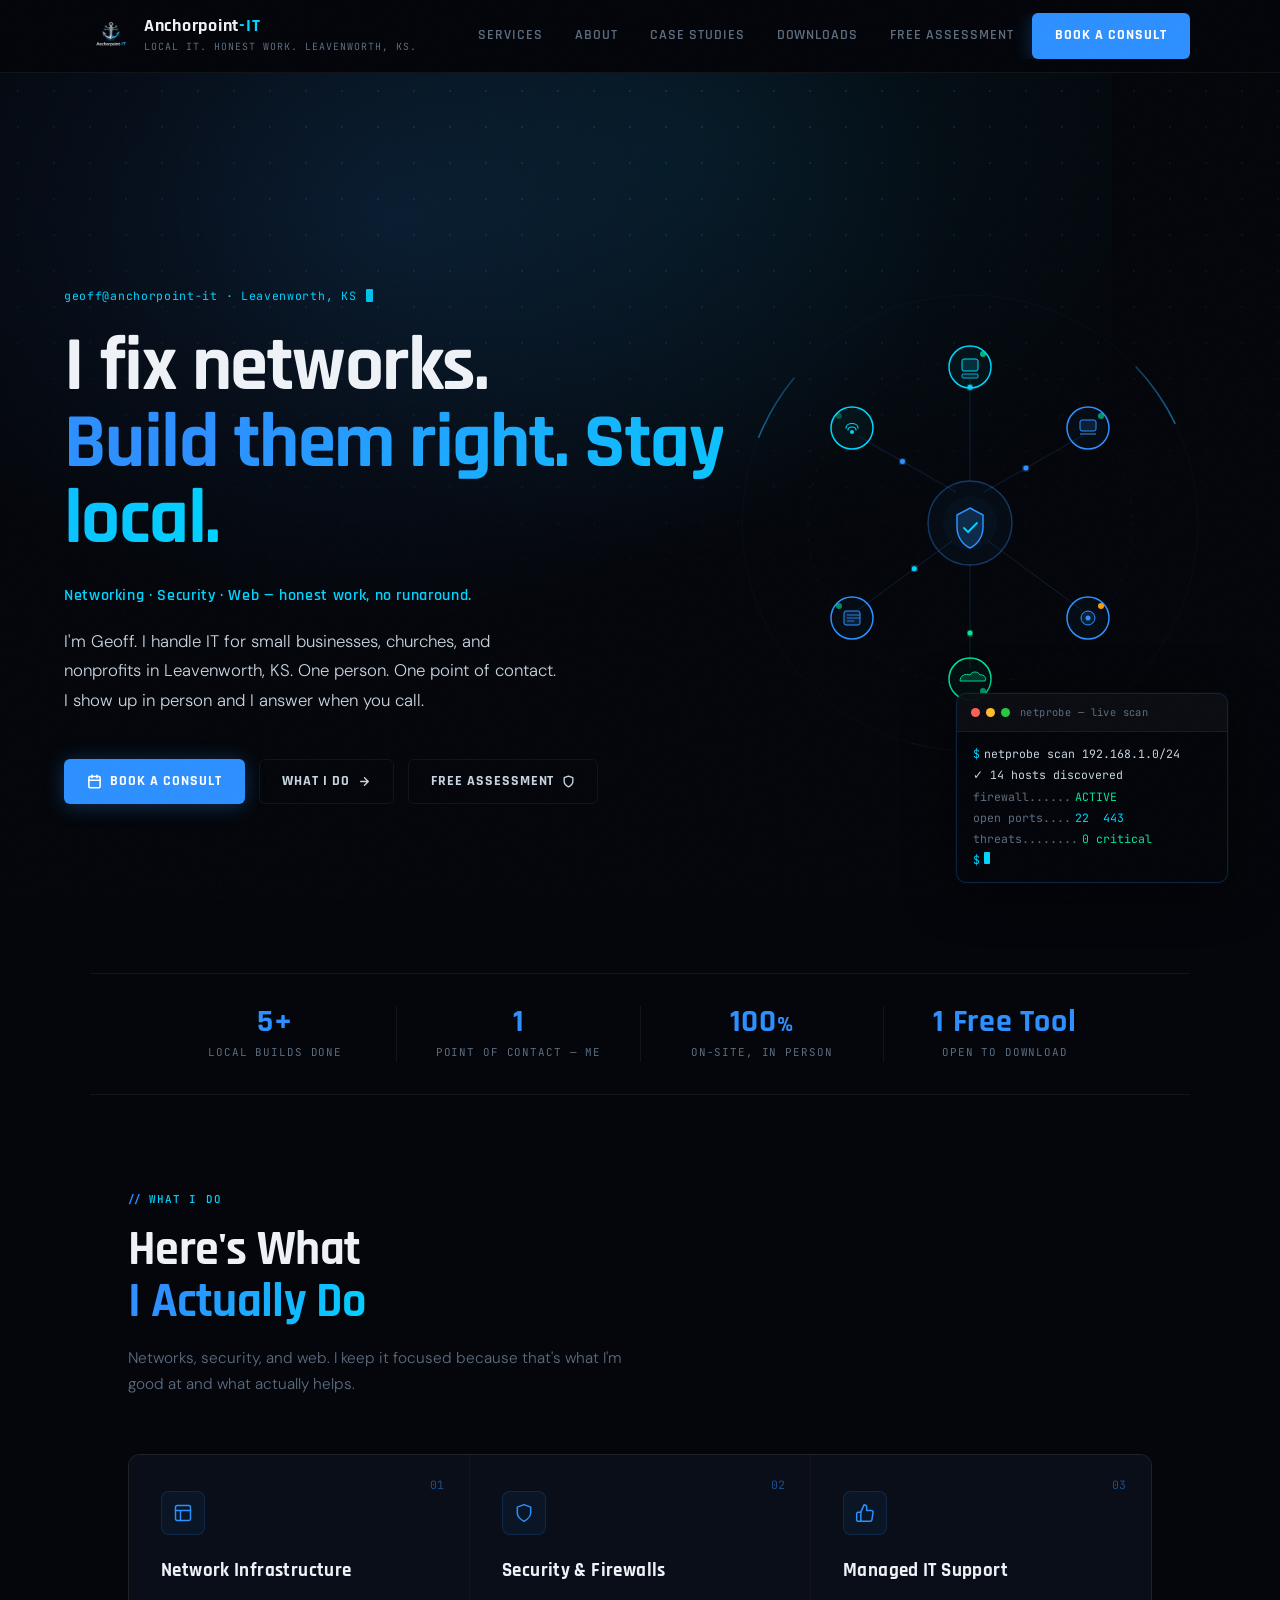
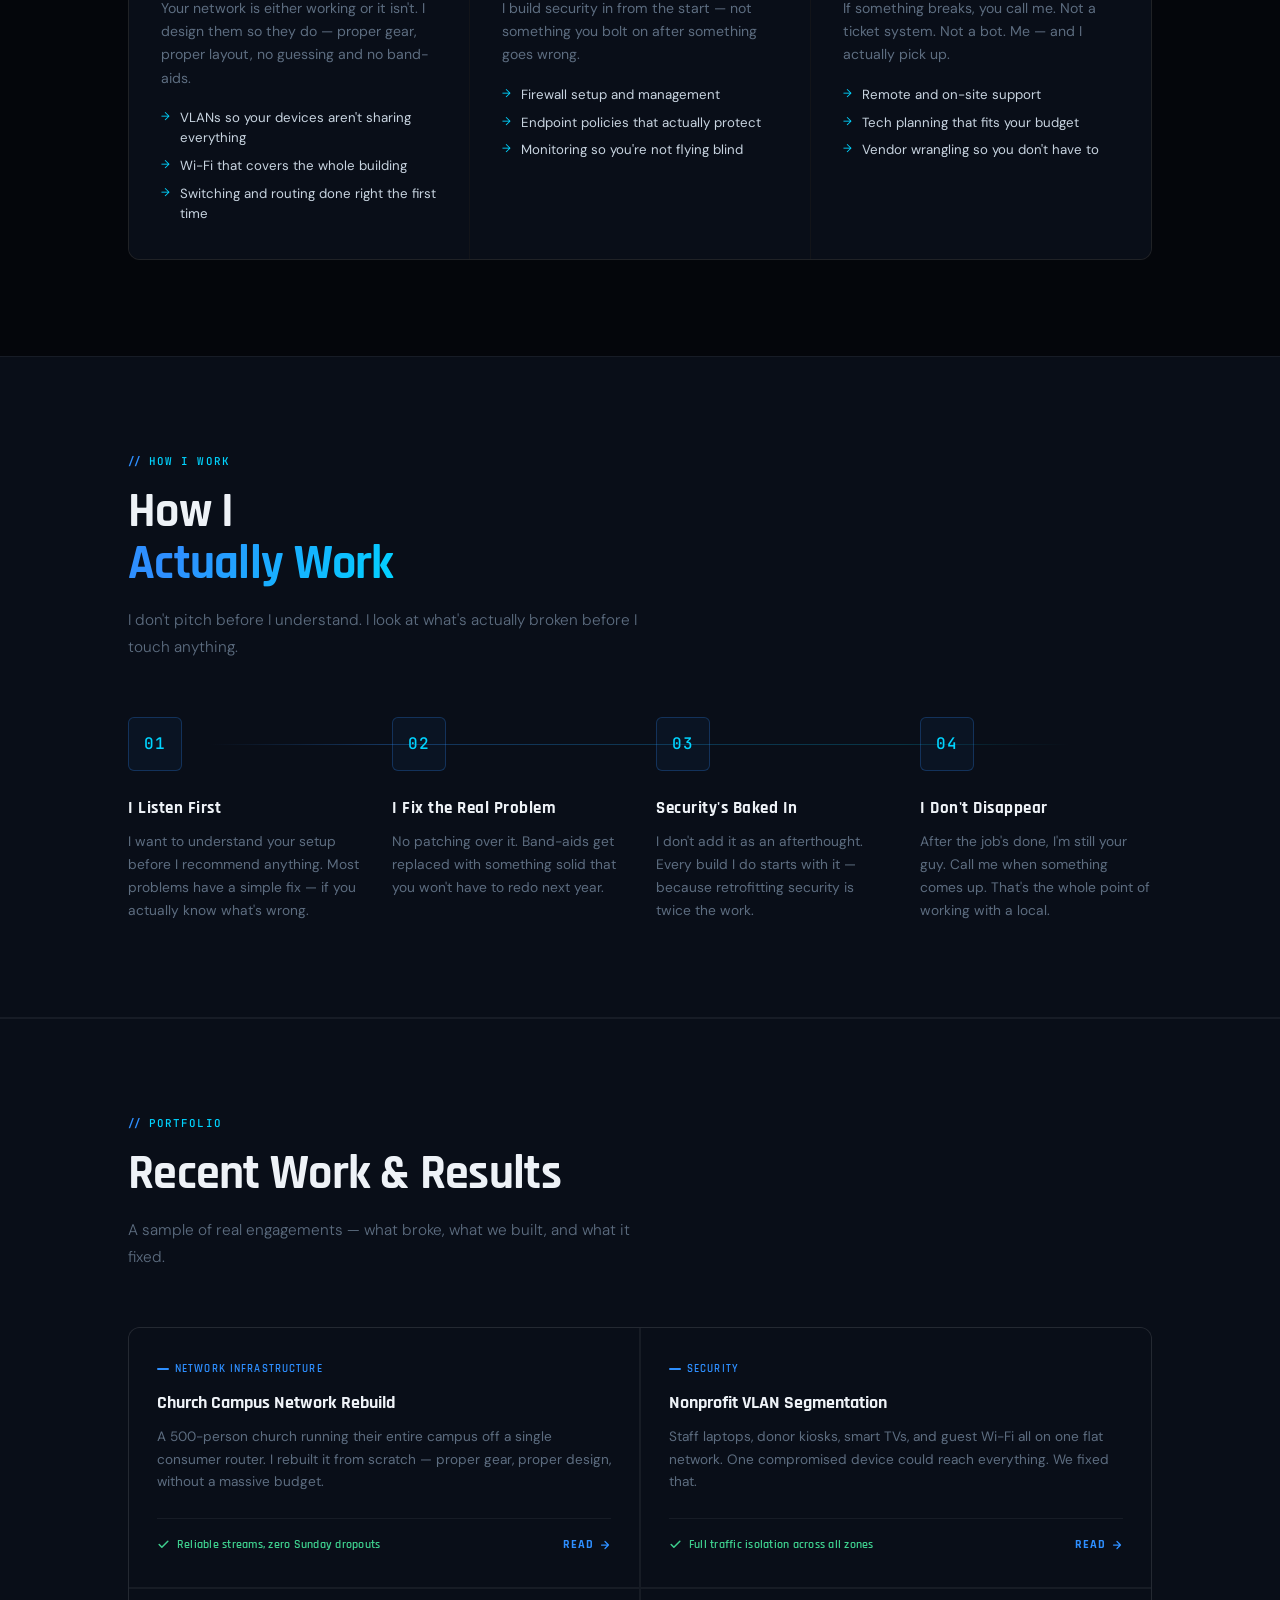
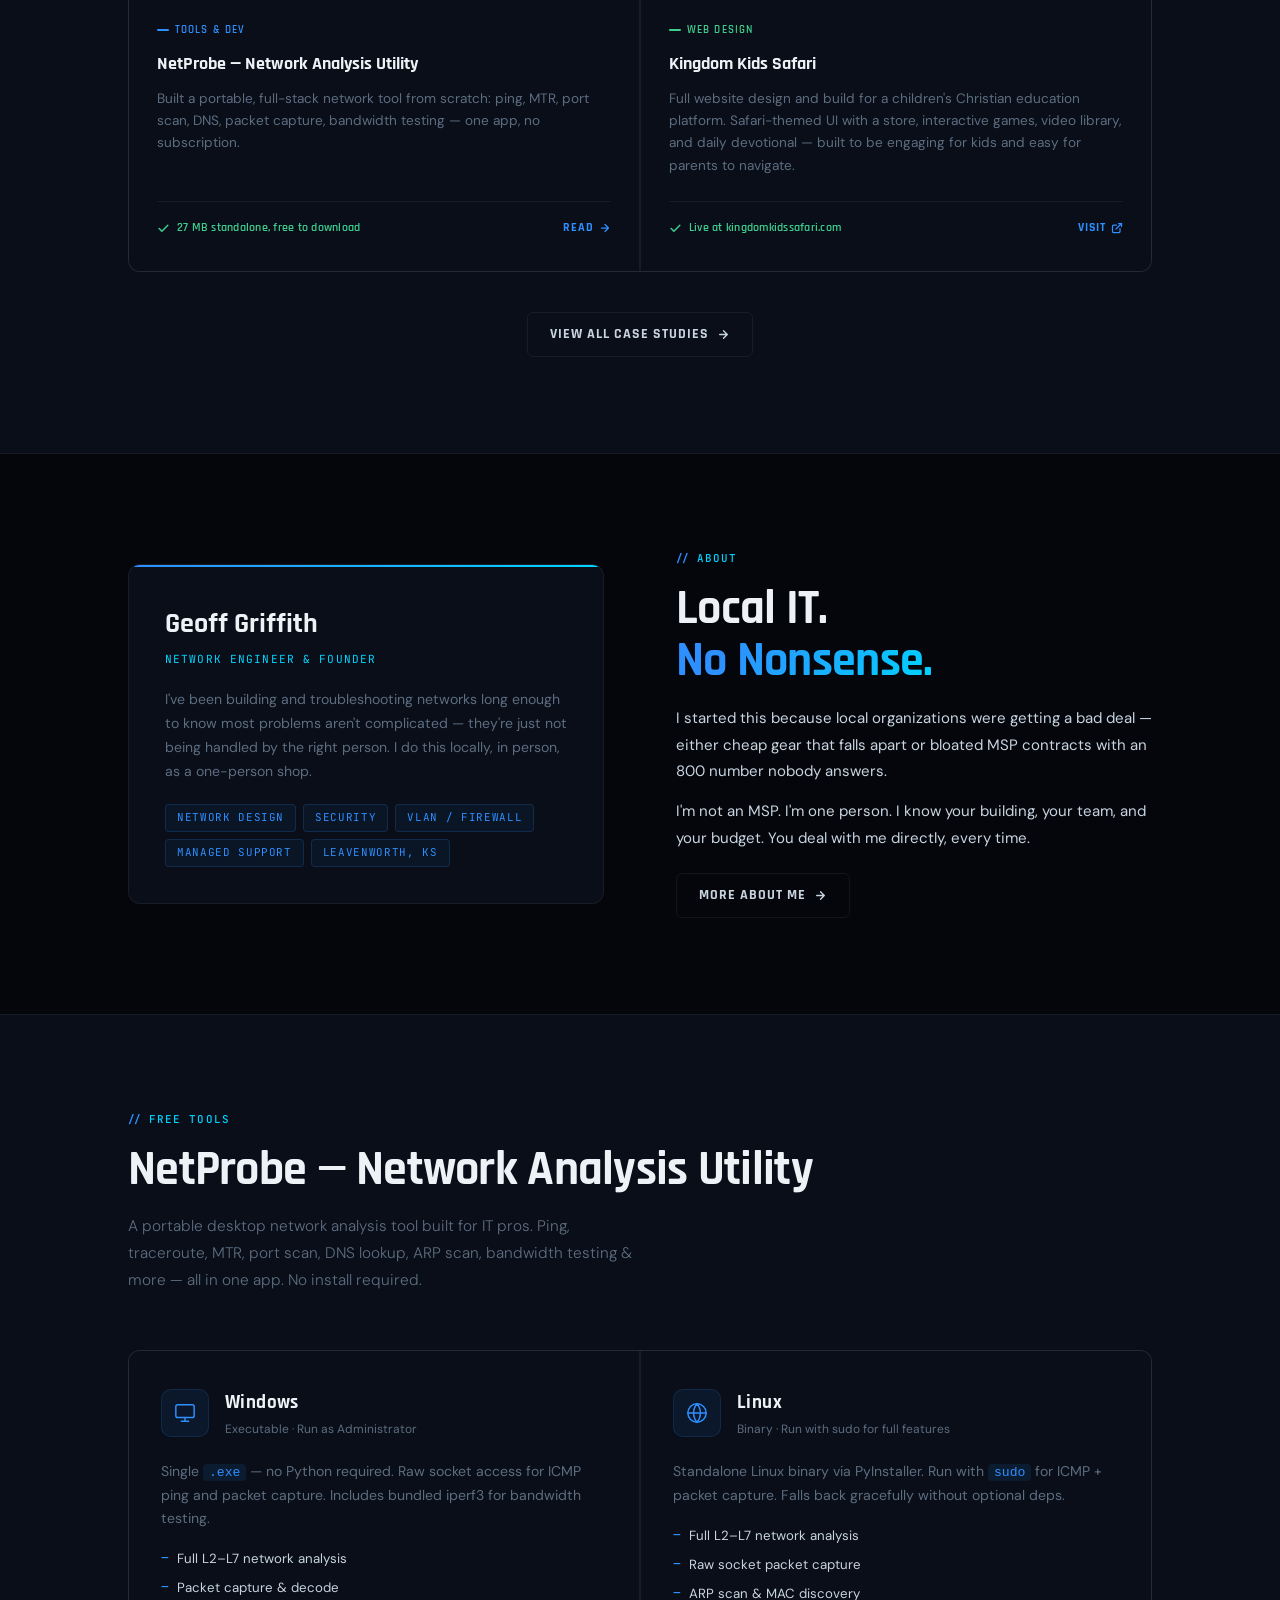
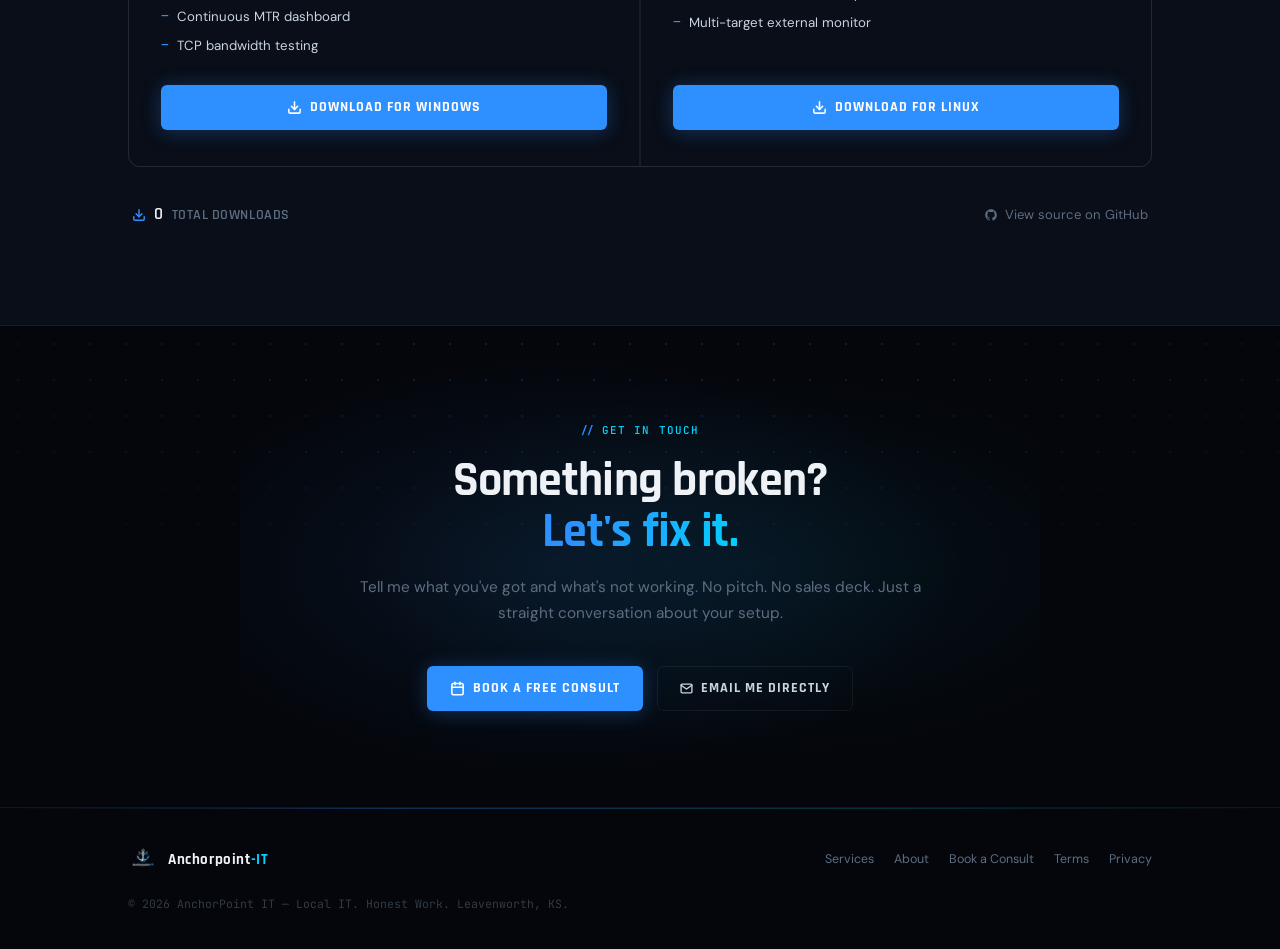
==== commit 82ef8f2a: "Rewrite copy sitewide: personal voice, local identity, drop enterprise language Shift from third-per" ====
--- a/index.html
+++ b/index.html
@@ -3,11 +3,11 @@
 <head>
   <meta charset="utf-8" />
   <meta name="viewport" content="width=device-width,initial-scale=1" />
-  <title>AnchorPoint IT — Grounded IT for Growing Organizations</title>
+  <title>AnchorPoint IT — Local IT for Leavenworth, KS</title>
   <meta name="description" content="Security-focused network infrastructure and reliable IT support for small businesses, nonprofits, and churches in Leavenworth, KS." />
   <link rel="canonical" href="https://anchorpoint-it.com/" />
   <meta property="og:title" content="AnchorPoint IT" />
-  <meta property="og:description" content="Grounded IT for Growing Organizations" />
+  <meta property="og:description" content="Local IT. Honest Work. Leavenworth, KS." />
   <meta property="og:image" content="https://anchorpoint-it.com/assets/og/anchorpoint-social-1200x630.svg" />
   <meta property="og:image:width" content="1200" />
   <meta property="og:image:height" content="630" />
@@ -34,7 +34,7 @@
       </picture>
       <div class="ap-brand-text">
         <div class="ap-brand-name">Anchorpoint<span>-IT</span></div>
-        <div class="ap-brand-tagline">Grounded IT for Growing Organizations</div>
+        <div class="ap-brand-tagline">Local IT. Honest Work. Leavenworth, KS.</div>
       </div>
     </a>
 
@@ -78,18 +78,18 @@
 
     <div class="ap-hero-content">
       <div class="hero-eyebrow fade-up">
-        <span class="prompt">$</span> anchorpoint-it --location leavenworth-ks<span class="cursor"></span>
-      </div>
-      <h1 class="ap-h1 fade-up delay-1">Grounded IT for<br><em>Growing Organizations</em></h1>
-      <p class="hero-tagline fade-up delay-2">Creative enough to design &mdash; Technical enough to secure it &mdash; Practical enough to support it.</p>
-      <p class="ap-hero-sub fade-up delay-3">Security-focused network infrastructure, web design, and reliable IT support for small businesses, nonprofits, and churches. Enterprise-grade, local-scale.</p>
+        geoff@anchorpoint-it &middot; Leavenworth, KS<span class="cursor"></span>
+      </div>
+      <h1 class="ap-h1 fade-up delay-1">I fix networks.<br><em>Build them right. Stay local.</em></h1>
+      <p class="hero-tagline fade-up delay-2">Networking &middot; Security &middot; Web &mdash; honest work, no runaround.</p>
+      <p class="ap-hero-sub fade-up delay-3">I'm Geoff. I handle IT for small businesses, churches, and nonprofits in Leavenworth, KS. One person. One point of contact. I show up in person and I answer when you call.</p>
       <div class="ap-hero-actions fade-up delay-4">
         <a href="consult.html" class="ap-btn ap-btn--primary">
           <svg width="15" height="15" viewBox="0 0 24 24" fill="none" stroke="currentColor" stroke-width="2.5" stroke-linecap="round" stroke-linejoin="round"><rect x="3" y="4" width="18" height="18" rx="2"/><line x1="16" y1="2" x2="16" y2="6"/><line x1="8" y1="2" x2="8" y2="6"/><line x1="3" y1="10" x2="21" y2="10"/></svg>
           Book a Consult
         </a>
         <a href="services.html" class="ap-btn ap-btn--ghost">
-          View Services
+          What I Do
           <svg width="13" height="13" viewBox="0 0 24 24" fill="none" stroke="currentColor" stroke-width="2.5" stroke-linecap="round" stroke-linejoin="round"><path d="M5 12h14M12 5l7 7-7 7"/></svg>
         </a>
         <a href="assess.html" class="ap-btn ap-btn--ghost">
@@ -279,15 +279,15 @@
   <div class="trust-strip">
     <div class="trust-item">
       <div class="trust-stat" data-count="5" data-suffix="+">5+</div>
-      <span class="trust-label">Projects Completed</span>
+      <span class="trust-label">Local Builds Done</span>
     </div>
     <div class="trust-item">
-      <div class="trust-stat">3</div>
-      <span class="trust-label">Verticals Served</span>
+      <div class="trust-stat">1</div>
+      <span class="trust-label">Point of Contact — Me</span>
     </div>
     <div class="trust-item">
       <div class="trust-stat">100<span style="font-size:0.7em">%</span></div>
-      <span class="trust-label">Local &amp; On-Site</span>
+      <span class="trust-label">On-Site, In Person</span>
     </div>
     <div class="trust-item">
       <div class="trust-stat" data-count="1" data-suffix=" Free Tool">1 Free Tool</div>
@@ -309,42 +309,42 @@
   <!-- SERVICES -->
   <section class="ap-section" id="services">
     <div class="container">
-      <div class="section-label">What We Do</div>
-      <h2>Services Built<br>for Real Organizations</h2>
-      <p class="section-sub">No bloated contracts or unnecessary complexity — just reliable infrastructure and support that works.</p>
+      <div class="section-label">What I Do</div>
+      <h2>Here's What<br><em>I Actually Do</em></h2>
+      <p class="section-sub">Networks, security, and web. I keep it focused because that's what I'm good at and what actually helps.</p>
 
       <div class="services-grid">
         <div class="service-card">
           <span class="service-num">01</span>
           <div class="service-icon"><svg viewBox="0 0 24 24"><rect x="3" y="3" width="18" height="18" rx="2"/><path d="M3 9h18M9 21V9"/></svg></div>
           <h3>Network Infrastructure</h3>
-          <p>Enterprise-grade network design that eliminates dead zones and builds a solid foundation.</p>
+          <p>Your network is either working or it isn't. I design them so they do — proper gear, proper layout, no guessing and no band-aids.</p>
           <ul class="service-bullets">
-            <li>VLAN segmentation for secure network zones</li>
-            <li>Wi-Fi coverage &mdash; no dead spots</li>
-            <li>Switching &amp; routing tailored to your layout</li>
+            <li>VLANs so your devices aren't sharing everything</li>
+            <li>Wi-Fi that covers the whole building</li>
+            <li>Switching and routing done right the first time</li>
           </ul>
         </div>
         <div class="service-card">
           <span class="service-num">02</span>
           <div class="service-icon"><svg viewBox="0 0 24 24"><path d="M12 22s8-4 8-10V5l-8-3-8 3v7c0 6 8 10 8 10z"/></svg></div>
           <h3>Security &amp; Firewalls</h3>
-          <p>Security baked into the foundation &mdash; not bolted on afterward.</p>
+          <p>I build security in from the start — not something you bolt on after something goes wrong.</p>
           <ul class="service-bullets">
-            <li>Firewall configuration &amp; management</li>
-            <li>Endpoint security policies</li>
-            <li>Threat monitoring &amp; incident response</li>
+            <li>Firewall setup and management</li>
+            <li>Endpoint policies that actually protect</li>
+            <li>Monitoring so you're not flying blind</li>
           </ul>
         </div>
         <div class="service-card">
           <span class="service-num">03</span>
           <div class="service-icon"><svg viewBox="0 0 24 24"><path d="M14 9V5a3 3 0 00-3-3l-4 9v11h11.28a2 2 0 002-1.7l1.38-9a2 2 0 00-2-2.3H14z"/><path d="M7 22H4a2 2 0 01-2-2v-7a2 2 0 012-2h3"/></svg></div>
           <h3>Managed IT Support</h3>
-          <p>A steady partner for your day-to-day tech needs and long-term technology roadmaps.</p>
+          <p>If something breaks, you call me. Not a ticket system. Not a bot. Me — and I actually pick up.</p>
           <ul class="service-bullets">
-            <li>Help desk &amp; remote support</li>
-            <li>Technology planning &amp; roadmapping</li>
-            <li>Vendor coordination &amp; lifecycle management</li>
+            <li>Remote and on-site support</li>
+            <li>Tech planning that fits your budget</li>
+            <li>Vendor wrangling so you don't have to</li>
           </ul>
         </div>
       </div>
@@ -354,29 +354,29 @@
   <!-- HOW WE WORK -->
   <section class="ap-section ap-section--alt" id="process">
     <div class="container">
-      <div class="section-label">Our Process</div>
-      <h2>How We Work</h2>
-      <p class="section-sub">Every engagement starts with understanding &mdash; not selling. We audit before we recommend.</p>
+      <div class="section-label">How I Work</div>
+      <h2>How I<br><em>Actually Work</em></h2>
+      <p class="section-sub">I don't pitch before I understand. I look at what's actually broken before I touch anything.</p>
       <div class="steps-row">
         <div class="step">
           <div class="step-num">01</div>
-          <h3>Listen &amp; Audit</h3>
-          <p>We start by identifying bottlenecks, security gaps, and pain points before proposing any solutions.</p>
+          <h3>I Listen First</h3>
+          <p>I want to understand your setup before I recommend anything. Most problems have a simple fix — if you actually know what's wrong.</p>
         </div>
         <div class="step">
           <div class="step-num">02</div>
-          <h3>Simplify</h3>
-          <p>Band-aid fixes get replaced with clean, reliable infrastructure that solves the root problem.</p>
+          <h3>I Fix the Real Problem</h3>
+          <p>No patching over it. Band-aids get replaced with something solid that you won't have to redo next year.</p>
         </div>
         <div class="step">
           <div class="step-num">03</div>
-          <h3>Secure by Default</h3>
-          <p>Security isn't an add-on &mdash; it's baked into every design decision from day one.</p>
+          <h3>Security's Baked In</h3>
+          <p>I don't add it as an afterthought. Every build I do starts with it — because retrofitting security is twice the work.</p>
         </div>
         <div class="step">
           <div class="step-num">04</div>
-          <h3>Ongoing Partnership</h3>
-          <p>We stay engaged as your organization grows, adapting technology as your needs evolve.</p>
+          <h3>I Don't Disappear</h3>
+          <p>After the job's done, I'm still your guy. Call me when something comes up. That's the whole point of working with a local.</p>
         </div>
       </div>
     </div>
@@ -394,7 +394,7 @@
         <a href="blog.html" class="portfolio-card fade-up">
           <div class="portfolio-tag">Network Infrastructure</div>
           <h3>Church Campus Network Rebuild</h3>
-          <p>A 500-person church running their entire campus off a single consumer router. We rebuilt from scratch &mdash; enterprise-grade gear, no enterprise budget.</p>
+          <p>A 500-person church running their entire campus off a single consumer router. I rebuilt it from scratch &mdash; proper gear, proper design, without a massive budget.</p>
           <div class="portfolio-card-footer">
             <span class="portfolio-outcome">
               <svg viewBox="0 0 24 24"><polyline points="20 6 9 17 4 12"/></svg>
@@ -611,7 +611,7 @@
           <div class="about-card">
             <div class="big-name">Geoff Griffith</div>
             <div class="title">Network Engineer &amp; Founder</div>
-            <p class="bio">Focused on infrastructure and security, Geoff brings enterprise-level rigor to organizations that don't always have enterprise budgets. Based in Leavenworth, KS &mdash; serving local businesses, nonprofits, and churches.</p>
+            <p class="bio">I've been building and troubleshooting networks long enough to know most problems aren't complicated — they're just not being handled by the right person. I do this locally, in person, as a one-person shop.</p>
             <div class="tag-row">
               <span class="tag">Network Design</span>
               <span class="tag">Security</span>
@@ -623,11 +623,11 @@
         </div>
         <div class="about-text">
           <div class="section-label">About</div>
-          <h2>Local IT. No Nonsense.</h2>
-          <p>AnchorPoint IT was built around a simple idea: small businesses, churches, and nonprofits deserve the same quality of network infrastructure and security that large enterprises take for granted.</p>
-          <p>We're not a big MSP with a helpdesk overseas. We're a local partner &mdash; someone you can actually call, who knows your building, your team, and your constraints.</p>
+          <h2>Local IT.<br><em>No Nonsense.</em></h2>
+          <p>I started this because local organizations were getting a bad deal — either cheap gear that falls apart or bloated MSP contracts with an 800 number nobody answers.</p>
+          <p>I'm not an MSP. I'm one person. I know your building, your team, and your budget. You deal with me directly, every time.</p>
           <a href="about.html" class="ap-btn ap-btn--ghost" style="margin-top: 8px;">
-            Learn More
+            More About Me
             <svg width="13" height="13" viewBox="0 0 24 24" fill="none" stroke="currentColor" stroke-width="2.5" stroke-linecap="round" stroke-linejoin="round"><path d="M5 12h14M12 5l7 7-7 7"/></svg>
           </a>
         </div>
@@ -897,9 +897,9 @@
     <div class="grid-bg"></div>
     <div class="cta-glow"></div>
     <div class="cta-inner">
-      <div class="section-label" style="justify-content:center;">Get Started</div>
-      <h2>Ready to Build Something Solid?</h2>
-      <p>Book a free consultation and let's talk about your network, your security, and what reliable IT actually looks like for your organization.</p>
+      <div class="section-label" style="justify-content:center;">Get in Touch</div>
+      <h2>Something broken?<br><em>Let's fix it.</em></h2>
+      <p>Tell me what you've got and what's not working. No pitch. No sales deck. Just a straight conversation about your setup.</p>
       <div class="cta-actions">
         <a href="consult.html" class="ap-btn ap-btn--primary">
           <svg width="15" height="15" viewBox="0 0 24 24" fill="none" stroke="currentColor" stroke-width="2.5" stroke-linecap="round" stroke-linejoin="round"><rect x="3" y="4" width="18" height="18" rx="2"/><line x1="16" y1="2" x2="16" y2="6"/><line x1="8" y1="2" x2="8" y2="6"/><line x1="3" y1="10" x2="21" y2="10"/></svg>
@@ -907,7 +907,7 @@
         </a>
         <a href="mailto:support@anchorpoint-it.com" class="ap-btn ap-btn--ghost">
           <svg width="13" height="13" viewBox="0 0 24 24" fill="none" stroke="currentColor" stroke-width="2.5" stroke-linecap="round" stroke-linejoin="round"><path d="M4 4h16c1.1 0 2 .9 2 2v12c0 1.1-.9 2-2 2H4c-1.1 0-2-.9-2-2V6c0-1.1.9-2 2-2z"/><polyline points="22,6 12,13 2,6"/></svg>
-          Email Us
+          Email Me Directly
         </a>
       </div>
     </div>
@@ -926,7 +926,7 @@
       <a href="legal/terms.html">Terms</a>
       <a href="legal/privacy.html">Privacy</a>
     </nav>
-    <p class="footer-copy">&copy; 2026 AnchorPoint IT &mdash; Grounded IT for Growing Organizations &bull; Leavenworth, KS</p>
+    <p class="footer-copy">&copy; 2026 AnchorPoint IT &mdash; Local IT. Honest Work. Leavenworth, KS.</p>
   </div>
 </footer>
 </body>
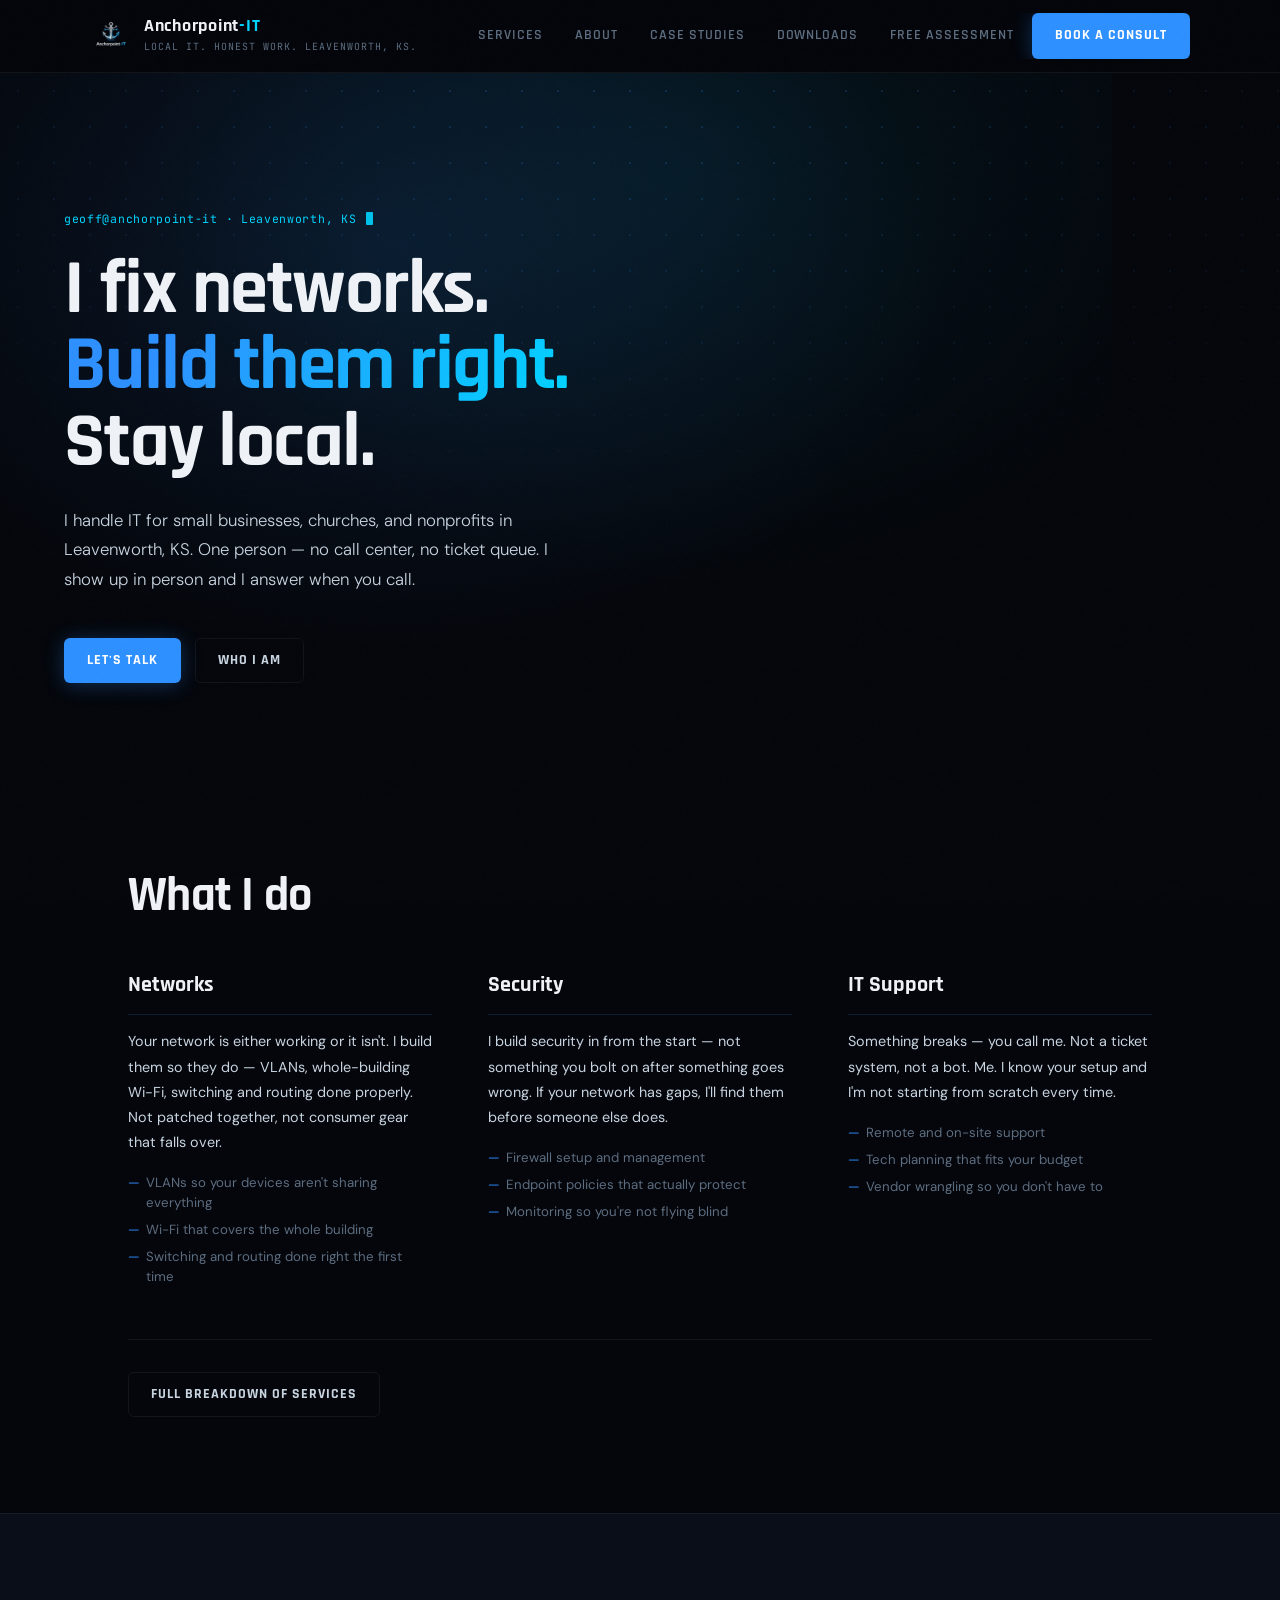
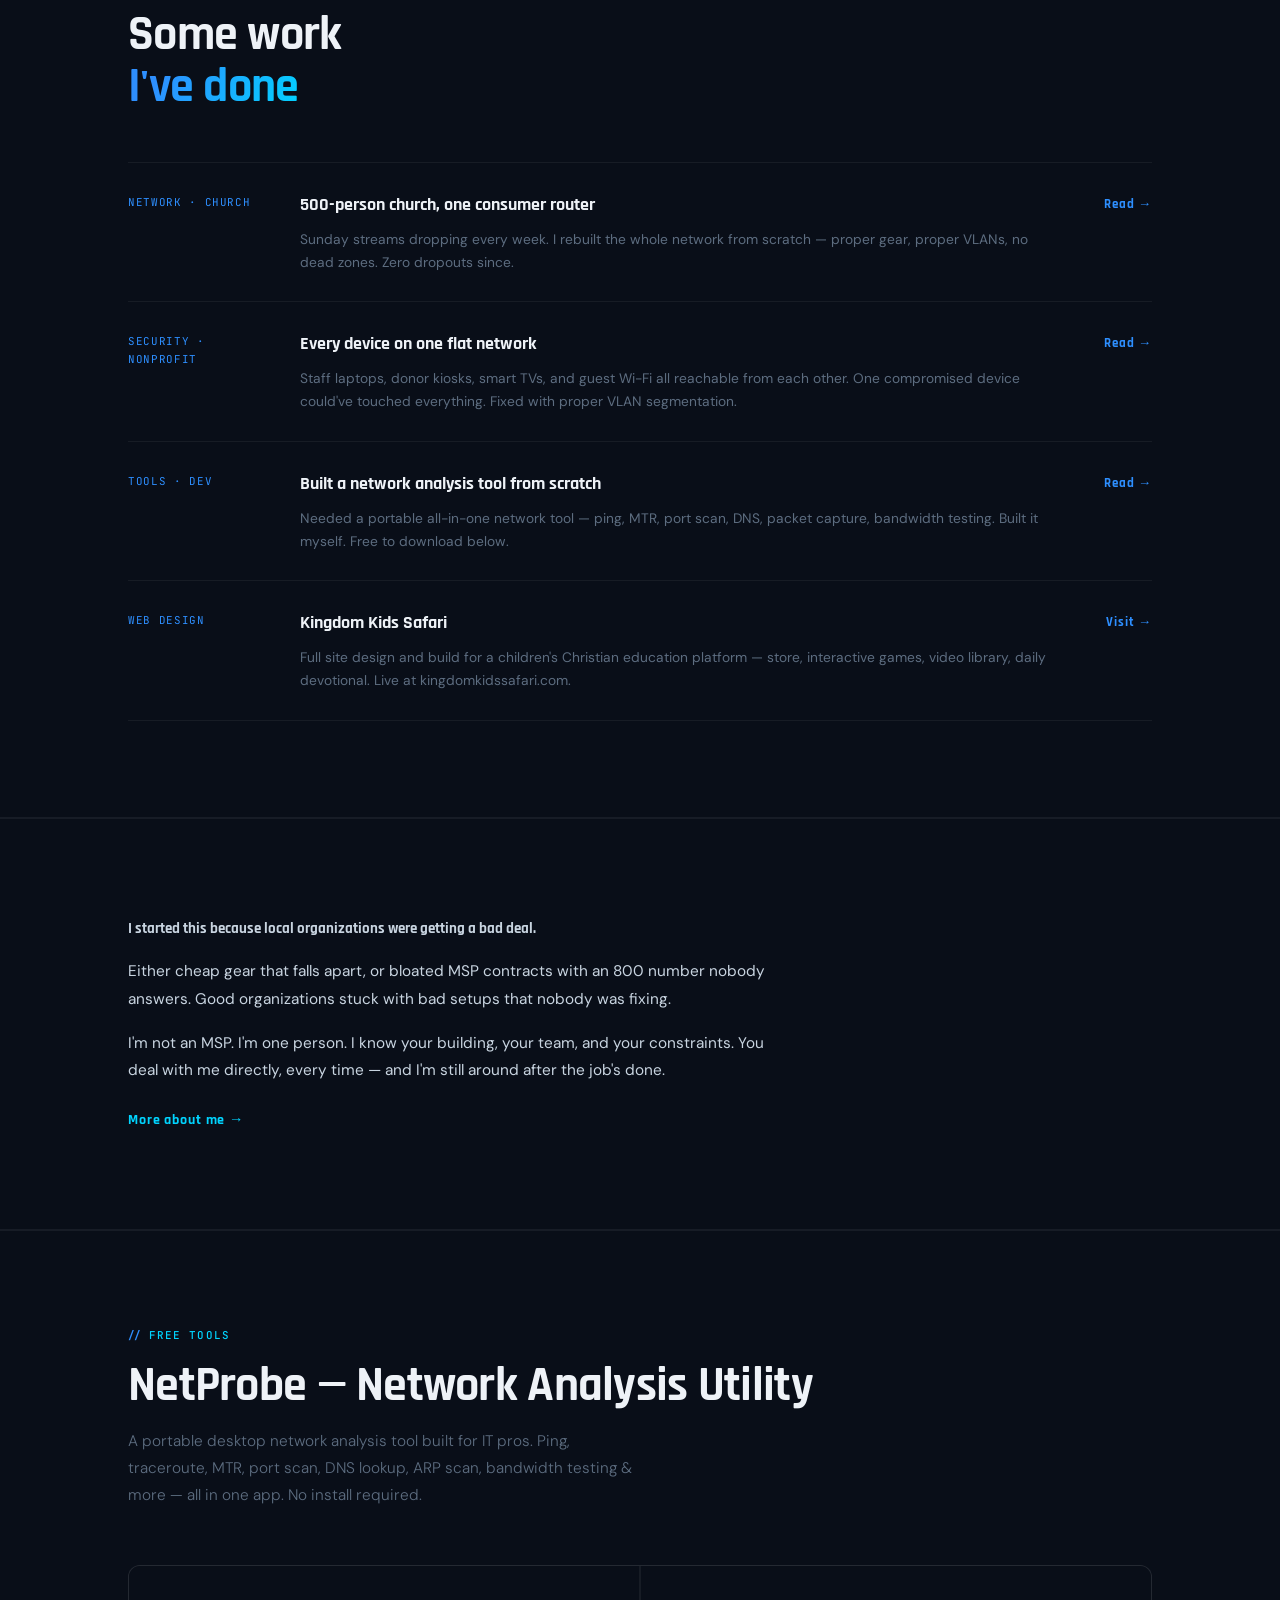
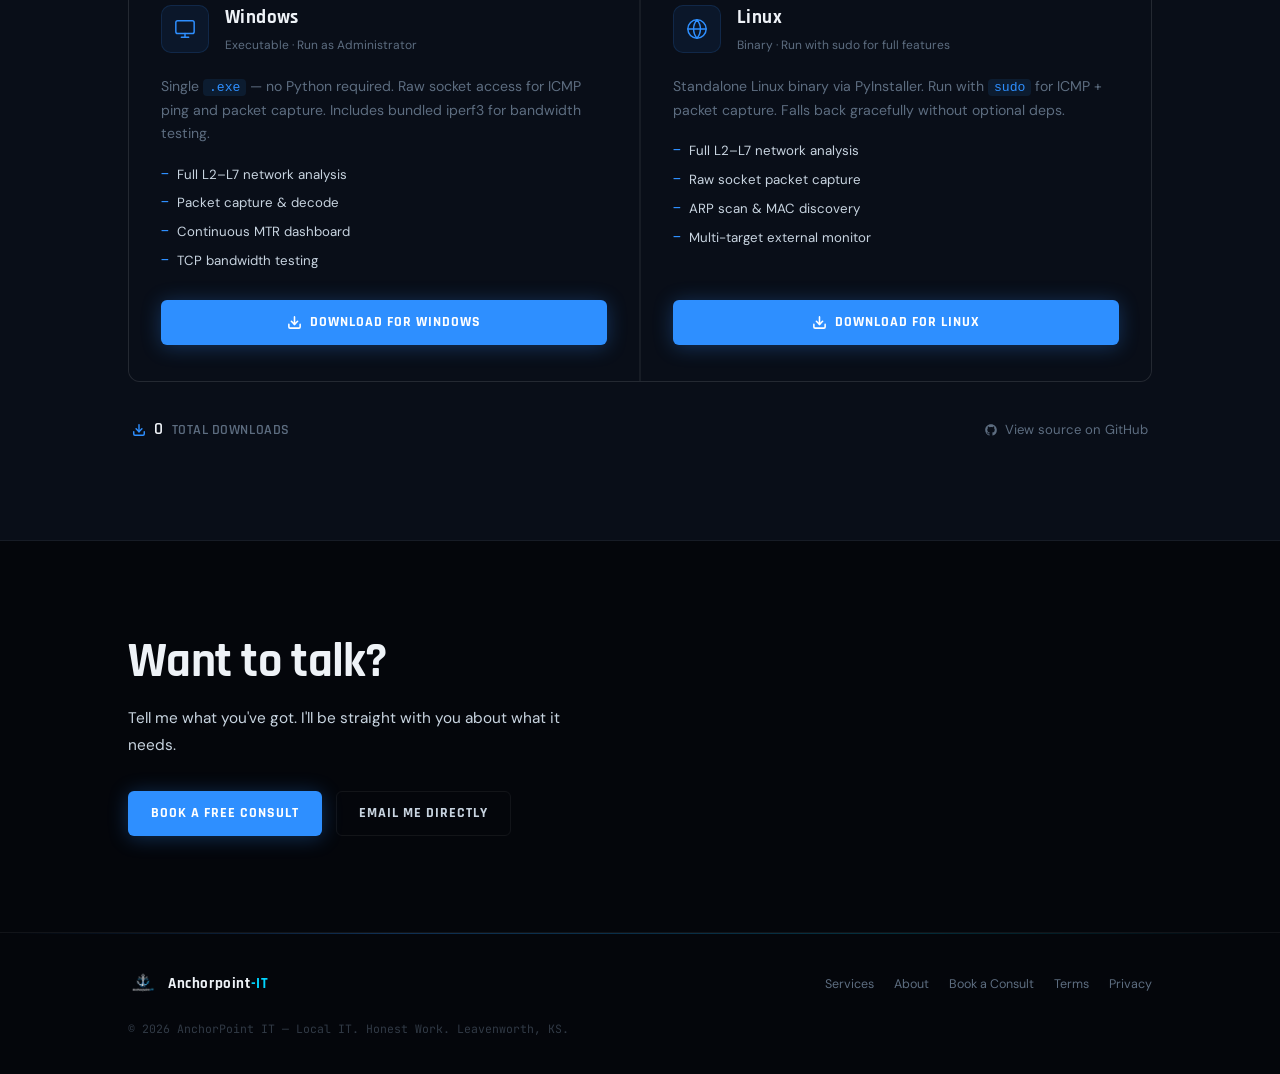
==== commit a10f04a6: "Structural overhaul: replace SaaS layout patterns with personal layout Remove animated network SVG, " ====
--- a/index.html
+++ b/index.html
@@ -72,568 +72,257 @@
 </script>
 
   <!-- HERO -->
-  <section class="ap-hero-section">
+  <section class="ap-hero-section ap-hero--slim">
     <div class="grid-bg"></div>
     <div class="hero-glow"></div>
-
     <div class="ap-hero-content">
       <div class="hero-eyebrow fade-up">
         geoff@anchorpoint-it &middot; Leavenworth, KS<span class="cursor"></span>
       </div>
-      <h1 class="ap-h1 fade-up delay-1">I fix networks.<br><em>Build them right. Stay local.</em></h1>
-      <p class="hero-tagline fade-up delay-2">Networking &middot; Security &middot; Web &mdash; honest work, no runaround.</p>
-      <p class="ap-hero-sub fade-up delay-3">I'm Geoff. I handle IT for small businesses, churches, and nonprofits in Leavenworth, KS. One person. One point of contact. I show up in person and I answer when you call.</p>
-      <div class="ap-hero-actions fade-up delay-4">
-        <a href="consult.html" class="ap-btn ap-btn--primary">
-          <svg width="15" height="15" viewBox="0 0 24 24" fill="none" stroke="currentColor" stroke-width="2.5" stroke-linecap="round" stroke-linejoin="round"><rect x="3" y="4" width="18" height="18" rx="2"/><line x1="16" y1="2" x2="16" y2="6"/><line x1="8" y1="2" x2="8" y2="6"/><line x1="3" y1="10" x2="21" y2="10"/></svg>
-          Book a Consult
-        </a>
-        <a href="services.html" class="ap-btn ap-btn--ghost">
-          What I Do
-          <svg width="13" height="13" viewBox="0 0 24 24" fill="none" stroke="currentColor" stroke-width="2.5" stroke-linecap="round" stroke-linejoin="round"><path d="M5 12h14M12 5l7 7-7 7"/></svg>
-        </a>
-        <a href="assess.html" class="ap-btn ap-btn--ghost">
-          Free Assessment
-          <svg width="13" height="13" viewBox="0 0 24 24" fill="none" stroke="currentColor" stroke-width="2.5" stroke-linecap="round" stroke-linejoin="round"><path d="M12 22s8-4 8-10V5l-8-3-8 3v7c0 6 8 10 8 10z"/></svg>
-        </a>
-      </div>
-    </div>
-
-    <!-- Network topology visualization -->
-    <svg class="hero-visual" viewBox="0 0 500 500" xmlns="http://www.w3.org/2000/svg" fill="none" aria-hidden="true">
-      <defs>
-        <linearGradient id="scan-grad" x1="0%" y1="0%" x2="100%" y2="0%">
-          <stop offset="0%" stop-color="#2e8fff" stop-opacity="0"/>
-          <stop offset="50%" stop-color="#00d4ff" stop-opacity="0.9"/>
-          <stop offset="100%" stop-color="#2e8fff" stop-opacity="0"/>
-        </linearGradient>
-        <path id="lp-top" d="M250 208 L250 105"/>
-        <path id="lp-tr"  d="M264 219 L362 163"/>
-        <path id="lp-br"  d="M268 268 L362 337"/>
-        <path id="lp-bot" d="M250 292 L250 395"/>
-        <path id="lp-bl"  d="M232 268 L138 337"/>
-        <path id="lp-tl"  d="M236 219 L138 163"/>
-        <filter id="glow-sm"><feGaussianBlur stdDeviation="2" result="blur"/><feMerge><feMergeNode in="blur"/><feMergeNode in="SourceGraphic"/></feMerge></filter>
-      </defs>
-
-      <!-- Outer scan ring -->
-      <circle cx="250" cy="250" r="228" stroke="rgba(46,143,255,0.05)" stroke-width="1"/>
-      <circle cx="250" cy="250" r="228" stroke="url(#scan-grad)" stroke-width="1.5" stroke-dasharray="70 386">
-        <animateTransform attributeName="transform" type="rotate" from="0 250 250" to="360 250 250" dur="9s" repeatCount="indefinite"/>
-      </circle>
-
-      <!-- Mid ring dashed -->
-      <circle cx="250" cy="250" r="162" stroke="rgba(46,143,255,0.08)" stroke-width="1" stroke-dasharray="4 10"/>
-
-      <!-- Connection lines -->
-      <line x1="250" y1="208" x2="250" y2="105"  stroke="#2e8fff" stroke-width="1" opacity="0.18"/>
-      <line x1="264" y1="219" x2="362" y2="163"  stroke="#2e8fff" stroke-width="1" opacity="0.18"/>
-      <line x1="268" y1="268" x2="362" y2="337"  stroke="#2e8fff" stroke-width="1" opacity="0.18"/>
-      <line x1="250" y1="292" x2="250" y2="395"  stroke="#2e8fff" stroke-width="1" opacity="0.18"/>
-      <line x1="232" y1="268" x2="138" y2="337"  stroke="#2e8fff" stroke-width="1" opacity="0.18"/>
-      <line x1="236" y1="219" x2="138" y2="163"  stroke="#2e8fff" stroke-width="1" opacity="0.18"/>
-
-      <!-- Data packets -->
-      <circle r="2.5" fill="#00d4ff" filter="url(#glow-sm)"><animateMotion dur="2.4s" repeatCount="indefinite" begin="0s"><mpath href="#lp-top"/></animateMotion></circle>
-      <circle r="2.5" fill="#2e8fff" filter="url(#glow-sm)"><animateMotion dur="3s" repeatCount="indefinite" begin="0.9s"><mpath href="#lp-tr"/></animateMotion></circle>
-      <circle r="2.5" fill="#00e5a0" filter="url(#glow-sm)"><animateMotion dur="2.7s" repeatCount="indefinite" begin="0.4s"><mpath href="#lp-bot"/></animateMotion></circle>
-      <circle r="2.5" fill="#00d4ff" filter="url(#glow-sm)"><animateMotion dur="2.2s" repeatCount="indefinite" begin="1.3s"><mpath href="#lp-bl"/></animateMotion></circle>
-      <circle r="2.5" fill="#2e8fff" filter="url(#glow-sm)"><animateMotion dur="2.9s" repeatCount="indefinite" begin="0.6s"><mpath href="#lp-tl"/></animateMotion></circle>
-
-      <!-- Center node: firewall -->
-      <circle cx="250" cy="250" r="42" fill="rgba(46,143,255,0.04)" stroke="rgba(46,143,255,0.35)" stroke-width="1.5"/>
-      <circle cx="250" cy="250" r="26" fill="rgba(46,143,255,0.08)">
-        <animate attributeName="r" values="24;29;24" dur="3.2s" repeatCount="indefinite"/>
-        <animate attributeName="opacity" values="0.7;0.3;0.7" dur="3.2s" repeatCount="indefinite"/>
-      </circle>
-      <!-- Shield icon -->
-      <path d="M250 235 L263 242 L263 254 C263 264 257 272 250 275 C243 272 237 264 237 254 L237 242 Z" fill="rgba(46,143,255,0.2)" stroke="#2e8fff" stroke-width="1.5"/>
-      <path d="M244 255 L248 259 L257 250" stroke="#00d4ff" stroke-width="1.8" stroke-linecap="round" stroke-linejoin="round"/>
-
-      <!-- Top node: server -->
-      <circle cx="250" cy="94"  r="21" fill="rgba(0,212,255,0.04)" stroke="#00d4ff" stroke-width="1.5"/>
-      <rect x="242" y="86" width="16" height="12" rx="2" fill="rgba(0,212,255,0.15)" stroke="#00d4ff" stroke-width="1"/>
-      <rect x="242" y="101" width="16" height="4"  rx="1" fill="rgba(0,212,255,0.1)"  stroke="#00d4ff" stroke-width="0.8"/>
-
-      <!-- Top-right node: client -->
-      <circle cx="368" cy="155" r="21" fill="rgba(46,143,255,0.04)" stroke="#2e8fff" stroke-width="1.5"/>
-      <rect x="360" y="147" width="16" height="11" rx="2" fill="rgba(46,143,255,0.15)" stroke="#2e8fff" stroke-width="1"/>
-      <line x1="360" y1="161" x2="376" y2="161" stroke="#2e8fff" stroke-width="1"/>
-
-      <!-- Bottom-right node: IoT/camera -->
-      <circle cx="368" cy="345" r="21" fill="rgba(46,143,255,0.04)" stroke="#2e8fff" stroke-width="1.5"/>
-      <circle cx="368" cy="345" r="7"  fill="rgba(46,143,255,0.15)" stroke="#2e8fff" stroke-width="1"/>
-      <circle cx="368" cy="345" r="2.5" fill="#2e8fff"/>
-
-      <!-- Bottom node: internet/cloud -->
-      <circle cx="250" cy="406" r="21" fill="rgba(0,229,160,0.04)" stroke="#00e5a0" stroke-width="1.5"/>
-      <path d="M240 408 C240 403 245 400 250 402 C252 398 258 398 260 402 C264 401 267 405 265 408 Z" fill="rgba(0,229,160,0.2)" stroke="#00e5a0" stroke-width="1"/>
-
-      <!-- Bottom-left node: switch -->
-      <circle cx="132" cy="345" r="21" fill="rgba(46,143,255,0.04)" stroke="#2e8fff" stroke-width="1.5"/>
-      <rect x="124" y="338" width="16" height="14" rx="2" fill="rgba(46,143,255,0.15)" stroke="#2e8fff" stroke-width="1"/>
-      <line x1="127" y1="342" x2="140" y2="342" stroke="#2e8fff" stroke-width="0.8"/>
-      <line x1="127" y1="345" x2="140" y2="345" stroke="#2e8fff" stroke-width="0.8"/>
-      <line x1="127" y1="348" x2="134" y2="348" stroke="#2e8fff" stroke-width="0.8"/>
-
-      <!-- Top-left node: AP/router -->
-      <circle cx="132" cy="155" r="21" fill="rgba(0,212,255,0.04)" stroke="#00d4ff" stroke-width="1.5"/>
-      <path d="M126 155 C126 149 138 149 138 155" stroke="#00d4ff" stroke-width="1.2" stroke-linecap="round"/>
-      <path d="M128 157 C128 153 136 153 136 157" stroke="#00d4ff" stroke-width="1.2" stroke-linecap="round"/>
-      <circle cx="132" cy="159" r="2" fill="#00d4ff"/>
-
-      <!-- Status dots (blinking) -->
-      <circle cx="263" cy="81"  r="3" fill="#00e5a0"><animate attributeName="opacity" values="1;0.2;1" dur="1.9s" repeatCount="indefinite" begin="0s"/></circle>
-      <circle cx="381" cy="143" r="3" fill="#00e5a0"><animate attributeName="opacity" values="1;0.2;1" dur="2.2s" repeatCount="indefinite" begin="0.5s"/></circle>
-      <circle cx="381" cy="333" r="3" fill="#f59e0b"><animate attributeName="opacity" values="1;0.3;1" dur="1.5s" repeatCount="indefinite" begin="0.9s"/></circle>
-      <circle cx="263" cy="418" r="3" fill="#00e5a0"><animate attributeName="opacity" values="1;0.2;1" dur="2.4s" repeatCount="indefinite" begin="0.2s"/></circle>
-      <circle cx="119" cy="333" r="3" fill="#00e5a0"><animate attributeName="opacity" values="1;0.2;1" dur="2s"   repeatCount="indefinite" begin="0.7s"/></circle>
-      <circle cx="119" cy="143" r="3" fill="#00e5a0"><animate attributeName="opacity" values="1;0.2;1" dur="2.6s" repeatCount="indefinite" begin="1.1s"/></circle>
-    </svg>
-
-    <!-- Floating terminal card -->
-    <div class="hero-terminal" aria-hidden="true">
-      <div class="t-bar">
-        <span class="t-dot"></span><span class="t-dot"></span><span class="t-dot"></span>
-        <span class="t-title">netprobe — live scan</span>
-      </div>
-      <div class="t-body">
-        <p><span class="t-prompt">$</span> netprobe scan 192.168.1.0/24</p>
-        <p class="t-ok">✓ 14 hosts discovered</p>
-        <p><span class="t-dim">firewall......</span><span class="t-ok">ACTIVE</span></p>
-        <p><span class="t-dim">open ports....</span><span class="t-hi">22 &nbsp;443</span></p>
-        <p><span class="t-dim">threats........</span><span class="t-ok">0 critical</span></p>
-        <p><span class="t-prompt">$</span> <span class="t-cur"></span></p>
+      <h1 class="ap-h1 fade-up delay-1">I fix networks.<br><em>Build them right.</em><br>Stay local.</h1>
+      <p class="ap-hero-sub fade-up delay-2">I handle IT for small businesses, churches, and nonprofits in Leavenworth, KS. One person — no call center, no ticket queue. I show up in person and I answer when you call.</p>
+      <div class="ap-hero-actions fade-up delay-3">
+        <a href="consult.html" class="ap-btn ap-btn--primary">Let's Talk</a>
+        <a href="about.html" class="ap-btn ap-btn--ghost">Who I Am</a>
       </div>
     </div>
   </section>
 
-  <style>
-    /* Hero tagline */
-    .hero-tagline {
-      font-family: 'Rajdhani', sans-serif;
-      font-weight: 600;
-      font-size: 1rem;
-      letter-spacing: 0.04em;
-      color: var(--cyan);
-      margin-bottom: 18px;
-      line-height: 1.6;
-    }
-
-    /* Floating terminal */
-    .hero-terminal {
-      position: absolute;
-      right: clamp(10px, 5vw, 52px);
-      bottom: 10%;
-      width: 272px;
-      background: rgba(4,6,11,0.92);
-      border: 1px solid rgba(46,143,255,0.22);
-      border-radius: 10px;
-      overflow: hidden;
-      backdrop-filter: blur(16px);
-      box-shadow: 0 8px 48px rgba(0,0,0,0.6), 0 0 0 1px rgba(0,212,255,0.04);
-      z-index: 3;
-    }
-    .t-bar {
-      display: flex; align-items: center; gap: 6px;
-      padding: 10px 14px;
-      background: rgba(255,255,255,0.03);
-      border-bottom: 1px solid rgba(255,255,255,0.06);
-    }
-    .t-dot {
-      width: 9px; height: 9px; border-radius: 50%;
-      background: rgba(255,255,255,0.12);
-    }
-    .t-dot:nth-child(1) { background: #ff5f57; }
-    .t-dot:nth-child(2) { background: #febc2e; }
-    .t-dot:nth-child(3) { background: #28c840; }
-    .t-title {
-      font-family: var(--mono); font-size: 0.65rem;
-      color: var(--muted); letter-spacing: 0.04em; margin-left: 4px;
-    }
-    .t-body {
-      padding: 14px 16px;
-      display: flex; flex-direction: column; gap: 5px;
-    }
-    .t-body p {
-      font-family: var(--mono); font-size: 0.72rem; line-height: 1.4;
-      color: var(--silver); margin: 0; max-width: none;
-      display: flex; align-items: baseline; gap: 4px;
-    }
-    .t-prompt { color: var(--cyan); flex-shrink: 0; }
-    .t-dim { color: var(--muted); }
-    .t-ok { color: #00e5a0; }
-    .t-hi { color: var(--cyan); }
-    .t-cur {
-      display: inline-block; width: 6px; height: 12px;
-      background: var(--cyan); border-radius: 1px;
-      animation: blink 1.1s step-end infinite;
-    }
-
-    @media (max-width: 900px) {
-      .hero-terminal { display: none; }
-    }
-  </style>
-
-  <!-- TRUST STRIP -->
-  <div class="trust-strip">
-    <div class="trust-item">
-      <div class="trust-stat" data-count="5" data-suffix="+">5+</div>
-      <span class="trust-label">Local Builds Done</span>
-    </div>
-    <div class="trust-item">
-      <div class="trust-stat">1</div>
-      <span class="trust-label">Point of Contact — Me</span>
-    </div>
-    <div class="trust-item">
-      <div class="trust-stat">100<span style="font-size:0.7em">%</span></div>
-      <span class="trust-label">On-Site, In Person</span>
-    </div>
-    <div class="trust-item">
-      <div class="trust-stat" data-count="1" data-suffix=" Free Tool">1 Free Tool</div>
-      <span class="trust-label">Open to Download</span>
-    </div>
-  </div>
-
-  <style>
-    .trust-stat {
-      font-family: 'Rajdhani', sans-serif;
-      font-weight: 700;
-      font-size: 2rem;
-      color: var(--blue);
-      line-height: 1;
-      letter-spacing: 0.02em;
-    }
-  </style>
-
-  <!-- SERVICES -->
+  <!-- WHAT I DO -->
   <section class="ap-section" id="services">
     <div class="container">
-      <div class="section-label">What I Do</div>
-      <h2>Here's What<br><em>I Actually Do</em></h2>
-      <p class="section-sub">Networks, security, and web. I keep it focused because that's what I'm good at and what actually helps.</p>
-
-      <div class="services-grid">
-        <div class="service-card">
-          <span class="service-num">01</span>
-          <div class="service-icon"><svg viewBox="0 0 24 24"><rect x="3" y="3" width="18" height="18" rx="2"/><path d="M3 9h18M9 21V9"/></svg></div>
-          <h3>Network Infrastructure</h3>
-          <p>Your network is either working or it isn't. I design them so they do — proper gear, proper layout, no guessing and no band-aids.</p>
-          <ul class="service-bullets">
+      <h2>What I do</h2>
+      <div class="work-areas">
+        <div class="work-area">
+          <h3>Networks</h3>
+          <p>Your network is either working or it isn't. I build them so they do — VLANs, whole-building Wi-Fi, switching and routing done properly. Not patched together, not consumer gear that falls over.</p>
+          <ul class="work-list">
             <li>VLANs so your devices aren't sharing everything</li>
             <li>Wi-Fi that covers the whole building</li>
             <li>Switching and routing done right the first time</li>
           </ul>
         </div>
-        <div class="service-card">
-          <span class="service-num">02</span>
-          <div class="service-icon"><svg viewBox="0 0 24 24"><path d="M12 22s8-4 8-10V5l-8-3-8 3v7c0 6 8 10 8 10z"/></svg></div>
-          <h3>Security &amp; Firewalls</h3>
-          <p>I build security in from the start — not something you bolt on after something goes wrong.</p>
-          <ul class="service-bullets">
+        <div class="work-area">
+          <h3>Security</h3>
+          <p>I build security in from the start — not something you bolt on after something goes wrong. If your network has gaps, I'll find them before someone else does.</p>
+          <ul class="work-list">
             <li>Firewall setup and management</li>
             <li>Endpoint policies that actually protect</li>
             <li>Monitoring so you're not flying blind</li>
           </ul>
         </div>
-        <div class="service-card">
-          <span class="service-num">03</span>
-          <div class="service-icon"><svg viewBox="0 0 24 24"><path d="M14 9V5a3 3 0 00-3-3l-4 9v11h11.28a2 2 0 002-1.7l1.38-9a2 2 0 00-2-2.3H14z"/><path d="M7 22H4a2 2 0 01-2-2v-7a2 2 0 012-2h3"/></svg></div>
-          <h3>Managed IT Support</h3>
-          <p>If something breaks, you call me. Not a ticket system. Not a bot. Me — and I actually pick up.</p>
-          <ul class="service-bullets">
+        <div class="work-area">
+          <h3>IT Support</h3>
+          <p>Something breaks — you call me. Not a ticket system, not a bot. Me. I know your setup and I'm not starting from scratch every time.</p>
+          <ul class="work-list">
             <li>Remote and on-site support</li>
             <li>Tech planning that fits your budget</li>
             <li>Vendor wrangling so you don't have to</li>
           </ul>
         </div>
       </div>
+      <div class="work-areas-footer">
+        <a href="services.html" class="ap-btn ap-btn--ghost">Full breakdown of services</a>
+      </div>
     </div>
   </section>
 
-  <!-- HOW WE WORK -->
-  <section class="ap-section ap-section--alt" id="process">
+  <!-- SOME WORK I'VE DONE -->
+  <section class="ap-section ap-section--alt" id="work">
     <div class="container">
-      <div class="section-label">How I Work</div>
-      <h2>How I<br><em>Actually Work</em></h2>
-      <p class="section-sub">I don't pitch before I understand. I look at what's actually broken before I touch anything.</p>
-      <div class="steps-row">
-        <div class="step">
-          <div class="step-num">01</div>
-          <h3>I Listen First</h3>
-          <p>I want to understand your setup before I recommend anything. Most problems have a simple fix — if you actually know what's wrong.</p>
-        </div>
-        <div class="step">
-          <div class="step-num">02</div>
-          <h3>I Fix the Real Problem</h3>
-          <p>No patching over it. Band-aids get replaced with something solid that you won't have to redo next year.</p>
-        </div>
-        <div class="step">
-          <div class="step-num">03</div>
-          <h3>Security's Baked In</h3>
-          <p>I don't add it as an afterthought. Every build I do starts with it — because retrofitting security is twice the work.</p>
-        </div>
-        <div class="step">
-          <div class="step-num">04</div>
-          <h3>I Don't Disappear</h3>
-          <p>After the job's done, I'm still your guy. Call me when something comes up. That's the whole point of working with a local.</p>
-        </div>
+      <h2>Some work<br><em>I've done</em></h2>
+      <div class="stories">
+        <a href="blog.html" class="story fade-up">
+          <div class="story-meta">Network &middot; Church</div>
+          <div class="story-body">
+            <h3>500-person church, one consumer router</h3>
+            <p>Sunday streams dropping every week. I rebuilt the whole network from scratch — proper gear, proper VLANs, no dead zones. Zero dropouts since.</p>
+          </div>
+          <span class="story-link">Read →</span>
+        </a>
+        <a href="blog.html" class="story fade-up delay-1">
+          <div class="story-meta">Security &middot; Nonprofit</div>
+          <div class="story-body">
+            <h3>Every device on one flat network</h3>
+            <p>Staff laptops, donor kiosks, smart TVs, and guest Wi-Fi all reachable from each other. One compromised device could've touched everything. Fixed with proper VLAN segmentation.</p>
+          </div>
+          <span class="story-link">Read →</span>
+        </a>
+        <a href="blog.html" class="story fade-up delay-2">
+          <div class="story-meta">Tools &middot; Dev</div>
+          <div class="story-body">
+            <h3>Built a network analysis tool from scratch</h3>
+            <p>Needed a portable all-in-one network tool — ping, MTR, port scan, DNS, packet capture, bandwidth testing. Built it myself. Free to download below.</p>
+          </div>
+          <span class="story-link">Read →</span>
+        </a>
+        <a href="https://kingdomkidssafari.com" target="_blank" rel="noopener noreferrer" class="story fade-up delay-3">
+          <div class="story-meta">Web Design</div>
+          <div class="story-body">
+            <h3>Kingdom Kids Safari</h3>
+            <p>Full site design and build for a children's Christian education platform — store, interactive games, video library, daily devotional. Live at kingdomkidssafari.com.</p>
+          </div>
+          <span class="story-link">Visit →</span>
+        </a>
       </div>
     </div>
   </section>
 
-  <!-- PORTFOLIO PREVIEW -->
-  <section class="ap-section ap-section--alt" id="portfolio">
+  <!-- WHO I AM -->
+  <section class="ap-section personal-section" id="about-preview">
     <div class="container">
-      <div class="section-label">Portfolio</div>
-      <h2>Recent Work &amp; Results</h2>
-      <p class="section-sub">A sample of real engagements &mdash; what broke, what we built, and what it fixed.</p>
-
-      <div class="portfolio-grid">
-
-        <a href="blog.html" class="portfolio-card fade-up">
-          <div class="portfolio-tag">Network Infrastructure</div>
-          <h3>Church Campus Network Rebuild</h3>
-          <p>A 500-person church running their entire campus off a single consumer router. I rebuilt it from scratch &mdash; proper gear, proper design, without a massive budget.</p>
-          <div class="portfolio-card-footer">
-            <span class="portfolio-outcome">
-              <svg viewBox="0 0 24 24"><polyline points="20 6 9 17 4 12"/></svg>
-              Reliable streams, zero Sunday dropouts
-            </span>
-            <span class="portfolio-more">Read <svg viewBox="0 0 24 24"><path d="M5 12h14M12 5l7 7-7 7"/></svg></span>
-          </div>
-        </a>
-
-        <a href="blog.html" class="portfolio-card fade-up delay-1">
-          <div class="portfolio-tag">Security</div>
-          <h3>Nonprofit VLAN Segmentation</h3>
-          <p>Staff laptops, donor kiosks, smart TVs, and guest Wi-Fi all on one flat network. One compromised device could reach everything. We fixed that.</p>
-          <div class="portfolio-card-footer">
-            <span class="portfolio-outcome">
-              <svg viewBox="0 0 24 24"><polyline points="20 6 9 17 4 12"/></svg>
-              Full traffic isolation across all zones
-            </span>
-            <span class="portfolio-more">Read <svg viewBox="0 0 24 24"><path d="M5 12h14M12 5l7 7-7 7"/></svg></span>
-          </div>
-        </a>
-
-        <a href="blog.html" class="portfolio-card fade-up delay-2">
-          <div class="portfolio-tag">Tools &amp; Dev</div>
-          <h3>NetProbe — Network Analysis Utility</h3>
-          <p>Built a portable, full-stack network tool from scratch: ping, MTR, port scan, DNS, packet capture, bandwidth testing &mdash; one app, no subscription.</p>
-          <div class="portfolio-card-footer">
-            <span class="portfolio-outcome">
-              <svg viewBox="0 0 24 24"><polyline points="20 6 9 17 4 12"/></svg>
-              27 MB standalone, free to download
-            </span>
-            <span class="portfolio-more">Read <svg viewBox="0 0 24 24"><path d="M5 12h14M12 5l7 7-7 7"/></svg></span>
-          </div>
-        </a>
-
-        <a href="https://kingdomkidssafari.com" target="_blank" rel="noopener noreferrer" class="portfolio-card fade-up delay-3">
-          <div class="portfolio-tag portfolio-tag--green">Web Design</div>
-          <h3>Kingdom Kids Safari</h3>
-          <p>Full website design and build for a children's Christian education platform. Safari-themed UI with a store, interactive games, video library, and daily devotional &mdash; built to be engaging for kids and easy for parents to navigate.</p>
-          <div class="portfolio-card-footer">
-            <span class="portfolio-outcome">
-              <svg viewBox="0 0 24 24"><polyline points="20 6 9 17 4 12"/></svg>
-              Live at kingdomkidssafari.com
-            </span>
-            <span class="portfolio-more">Visit
-              <svg viewBox="0 0 24 24"><path d="M18 13v6a2 2 0 01-2 2H5a2 2 0 01-2-2V8a2 2 0 012-2h6"/><polyline points="15 3 21 3 21 9"/><line x1="10" y1="14" x2="21" y2="3"/></svg>
-            </span>
-          </div>
-        </a>
-
-      </div>
-
-      <div class="portfolio-cta">
-        <a href="blog.html" class="ap-btn ap-btn--ghost">
-          View All Case Studies
-          <svg width="13" height="13" viewBox="0 0 24 24" fill="none" stroke="currentColor" stroke-width="2.5" stroke-linecap="round" stroke-linejoin="round"><path d="M5 12h14M12 5l7 7-7 7"/></svg>
-        </a>
+      <div class="personal-inner">
+        <p class="personal-lead">I started this because local organizations were getting a bad deal.</p>
+        <p>Either cheap gear that falls apart, or bloated MSP contracts with an 800 number nobody answers. Good organizations stuck with bad setups that nobody was fixing.</p>
+        <p>I'm not an MSP. I'm one person. I know your building, your team, and your constraints. You deal with me directly, every time — and I'm still around after the job's done.</p>
+        <a href="about.html" class="personal-link">More about me →</a>
       </div>
     </div>
   </section>
 
   <style>
-    .portfolio-grid {
+    .ap-hero--slim { min-height: 78vh; }
+
+    /* What I do — plain columns */
+    .work-areas {
       display: grid;
-      grid-template-columns: repeat(2, 1fr);
-      gap: 2px;
-      background: var(--border);
-      border: 1px solid var(--border);
-      border-radius: 12px;
-      overflow: hidden;
-      margin-top: 48px;
-    }
-
-    .portfolio-card {
-      background: var(--surface);
-      padding: 32px 28px;
+      grid-template-columns: repeat(3, 1fr);
+      gap: 48px 56px;
+      margin-top: 44px;
+    }
+    .work-area h3 {
+      font-family: 'Rajdhani', sans-serif;
+      font-weight: 700;
+      font-size: 1.35rem;
+      color: var(--white);
+      margin-bottom: 14px;
+      padding-bottom: 12px;
+      border-bottom: 1px solid rgba(46,143,255,0.18);
+    }
+    .work-area > p {
+      font-size: 0.9rem;
+      color: var(--silver);
+      line-height: 1.75;
+      margin-bottom: 18px;
+    }
+    .work-list {
+      list-style: none;
+      padding: 0;
       display: flex;
       flex-direction: column;
+      gap: 7px;
+    }
+    .work-list li {
+      font-size: 0.83rem;
+      color: var(--muted);
+      padding-left: 18px;
+      position: relative;
+      line-height: 1.5;
+    }
+    .work-list li::before {
+      content: '—';
+      position: absolute;
+      left: 0;
+      color: var(--blue);
+    }
+    .work-areas-footer {
+      margin-top: 52px;
+      padding-top: 32px;
+      border-top: 1px solid var(--border);
+    }
+
+    /* Stories — list format */
+    .stories { margin-top: 48px; }
+    .story {
+      display: grid;
+      grid-template-columns: 140px 1fr 60px;
+      gap: 32px;
+      align-items: start;
+      padding: 28px 0;
+      border-bottom: 1px solid var(--border);
       text-decoration: none;
       color: inherit;
-      position: relative;
-      overflow: hidden;
-      transition: background 0.22s;
-    }
-
-    .portfolio-card:hover { background: var(--surface2); }
-
-    .portfolio-card::before {
-      content: '';
-      position: absolute;
-      top: 0; left: 0; right: 0;
-      height: 2px;
-      background: linear-gradient(90deg, transparent, var(--blue), transparent);
-      transform: scaleX(0);
-      transition: transform 0.35s ease;
-    }
-
-    .portfolio-card:hover::before { transform: scaleX(1); }
-
-    .portfolio-tag {
-      font-family: 'Rajdhani', sans-serif;
-      font-weight: 600;
-      font-size: 0.7rem;
-      letter-spacing: 0.1em;
+    }
+    .story:first-child { border-top: 1px solid var(--border); }
+    .story:hover .story-body h3 { color: var(--cyan); }
+    .story-meta {
+      font-family: var(--mono);
+      font-size: 0.68rem;
+      color: var(--blue);
+      letter-spacing: 0.06em;
       text-transform: uppercase;
-      color: var(--blue);
-      margin-bottom: 14px;
-      display: flex;
-      align-items: center;
-      gap: 6px;
-    }
-
-    .portfolio-tag::before {
-      content: '';
-      display: block;
-      width: 12px;
-      height: 2px;
-      background: var(--blue);
-      border-radius: 2px;
-    }
-
-    .portfolio-tag--green { color: #3ecf8e; }
-    .portfolio-tag--green::before { background: #3ecf8e; }
-
-    .portfolio-card:has(.portfolio-tag--green)::before {
-      background: linear-gradient(90deg, transparent, #3ecf8e, transparent);
-    }
-
-    .portfolio-card h3 {
+      padding-top: 3px;
+    }
+    .story-body h3 {
       font-family: 'Rajdhani', sans-serif;
       font-weight: 700;
-      font-size: 1.15rem;
-      line-height: 1.2;
+      font-size: 1.1rem;
       color: var(--white);
-      margin-bottom: 12px;
-    }
-
-    .portfolio-card p {
-      font-size: 0.85rem;
+      margin-bottom: 8px;
+      transition: color 0.2s;
+    }
+    .story-body p {
+      font-size: 0.86rem;
       color: var(--muted);
       line-height: 1.65;
-      flex: 1;
-      margin-bottom: 0;
+      margin: 0;
       max-width: none;
     }
-
-    .portfolio-card-footer {
-      display: flex;
-      align-items: center;
-      justify-content: space-between;
-      margin-top: 24px;
-      padding-top: 16px;
+    .story-link {
+      font-family: 'Rajdhani', sans-serif;
+      font-weight: 700;
+      font-size: 0.82rem;
+      letter-spacing: 0.06em;
+      color: var(--blue);
+      white-space: nowrap;
+      padding-top: 3px;
+      text-align: right;
+    }
+
+    /* Personal section */
+    .personal-section {
+      background: var(--surface);
       border-top: 1px solid var(--border);
-      gap: 12px;
-      flex-wrap: wrap;
-    }
-
-    .portfolio-outcome {
-      display: flex;
-      align-items: center;
-      gap: 7px;
-      font-size: 0.77rem;
-      color: #3ecf8e;
-      font-family: 'Rajdhani', sans-serif;
-      font-weight: 600;
-      letter-spacing: 0.02em;
-    }
-
-    .portfolio-outcome svg {
-      width: 13px; height: 13px;
-      stroke: #3ecf8e; fill: none;
-      stroke-width: 2.8; stroke-linecap: round; stroke-linejoin: round;
-      flex-shrink: 0;
-    }
-
-    .portfolio-more {
-      display: inline-flex;
-      align-items: center;
-      gap: 5px;
+      border-bottom: 1px solid var(--border);
+    }
+    .personal-inner { max-width: 660px; }
+    .personal-lead {
       font-family: 'Rajdhani', sans-serif;
       font-weight: 700;
-      font-size: 0.75rem;
-      letter-spacing: 0.08em;
-      text-transform: uppercase;
-      color: var(--blue);
-      transition: gap 0.2s;
-      flex-shrink: 0;
-    }
-
-    .portfolio-card:hover .portfolio-more { gap: 9px; }
-
-    .portfolio-more svg {
-      width: 12px; height: 12px;
-      stroke: var(--blue); fill: none;
-      stroke-width: 2.5; stroke-linecap: round; stroke-linejoin: round;
-    }
-
-    .portfolio-cta {
-      display: flex;
-      justify-content: center;
-      margin-top: 40px;
-    }
-
-    @media (max-width: 640px) {
-      .portfolio-grid { grid-template-columns: 1fr; }
+      font-size: clamp(1.5rem, 3vw, 2.1rem);
+      color: var(--white);
+      line-height: 1.2;
+      margin-bottom: 24px;
+    }
+    .personal-inner p {
+      font-size: 0.96rem;
+      color: var(--silver);
+      line-height: 1.8;
+      margin-bottom: 16px;
+      max-width: none;
+    }
+    .personal-link {
+      display: inline-block;
+      font-family: 'Rajdhani', sans-serif;
+      font-weight: 700;
+      font-size: 0.9rem;
+      letter-spacing: 0.06em;
+      color: var(--cyan);
+      text-decoration: none;
+      margin-top: 8px;
+    }
+    .personal-link:hover { color: var(--white); }
+
+    @media (max-width: 860px) {
+      .work-areas { grid-template-columns: 1fr; gap: 40px; }
+      .story { grid-template-columns: 1fr auto; }
+      .story-meta { display: none; }
+    }
+    @media (max-width: 480px) {
+      .story { grid-template-columns: 1fr; }
+      .story-link { display: none; }
     }
   </style>
-
-  <!-- ABOUT PREVIEW -->
-  <section class="ap-section" id="about-preview">
-    <div class="container">
-      <div class="about-inner">
-        <div class="about-visual">
-          <div class="about-card">
-            <div class="big-name">Geoff Griffith</div>
-            <div class="title">Network Engineer &amp; Founder</div>
-            <p class="bio">I've been building and troubleshooting networks long enough to know most problems aren't complicated — they're just not being handled by the right person. I do this locally, in person, as a one-person shop.</p>
-            <div class="tag-row">
-              <span class="tag">Network Design</span>
-              <span class="tag">Security</span>
-              <span class="tag">VLAN / Firewall</span>
-              <span class="tag">Managed Support</span>
-              <span class="tag">Leavenworth, KS</span>
-            </div>
-          </div>
-        </div>
-        <div class="about-text">
-          <div class="section-label">About</div>
-          <h2>Local IT.<br><em>No Nonsense.</em></h2>
-          <p>I started this because local organizations were getting a bad deal — either cheap gear that falls apart or bloated MSP contracts with an 800 number nobody answers.</p>
-          <p>I'm not an MSP. I'm one person. I know your building, your team, and your budget. You deal with me directly, every time.</p>
-          <a href="about.html" class="ap-btn ap-btn--ghost" style="margin-top: 8px;">
-            More About Me
-            <svg width="13" height="13" viewBox="0 0 24 24" fill="none" stroke="currentColor" stroke-width="2.5" stroke-linecap="round" stroke-linejoin="round"><path d="M5 12h14M12 5l7 7-7 7"/></svg>
-          </a>
-        </div>
-      </div>
-    </div>
-  </section>
 
   <!-- DOWNLOADS -->
   <section class="ap-section ap-section--alt" id="downloads">
@@ -892,23 +581,14 @@
     })();
   </script>
 
-  <!-- CTA -->
-  <section class="ap-section cta-section">
-    <div class="grid-bg"></div>
-    <div class="cta-glow"></div>
-    <div class="cta-inner">
-      <div class="section-label" style="justify-content:center;">Get in Touch</div>
-      <h2>Something broken?<br><em>Let's fix it.</em></h2>
-      <p>Tell me what you've got and what's not working. No pitch. No sales deck. Just a straight conversation about your setup.</p>
-      <div class="cta-actions">
-        <a href="consult.html" class="ap-btn ap-btn--primary">
-          <svg width="15" height="15" viewBox="0 0 24 24" fill="none" stroke="currentColor" stroke-width="2.5" stroke-linecap="round" stroke-linejoin="round"><rect x="3" y="4" width="18" height="18" rx="2"/><line x1="16" y1="2" x2="16" y2="6"/><line x1="8" y1="2" x2="8" y2="6"/><line x1="3" y1="10" x2="21" y2="10"/></svg>
-          Book a Free Consult
-        </a>
-        <a href="mailto:support@anchorpoint-it.com" class="ap-btn ap-btn--ghost">
-          <svg width="13" height="13" viewBox="0 0 24 24" fill="none" stroke="currentColor" stroke-width="2.5" stroke-linecap="round" stroke-linejoin="round"><path d="M4 4h16c1.1 0 2 .9 2 2v12c0 1.1-.9 2-2 2H4c-1.1 0-2-.9-2-2V6c0-1.1.9-2 2-2z"/><polyline points="22,6 12,13 2,6"/></svg>
-          Email Me Directly
-        </a>
+  <!-- CONTACT -->
+  <section class="ap-section" id="contact">
+    <div class="container">
+      <h2>Want to talk?</h2>
+      <p style="font-size:0.96rem; color:var(--silver); max-width:480px; margin-bottom:32px; line-height:1.75;">Tell me what you've got. I'll be straight with you about what it needs.</p>
+      <div class="ap-hero-actions">
+        <a href="consult.html" class="ap-btn ap-btn--primary">Book a free consult</a>
+        <a href="mailto:support@anchorpoint-it.com" class="ap-btn ap-btn--ghost">Email me directly</a>
       </div>
     </div>
   </section>
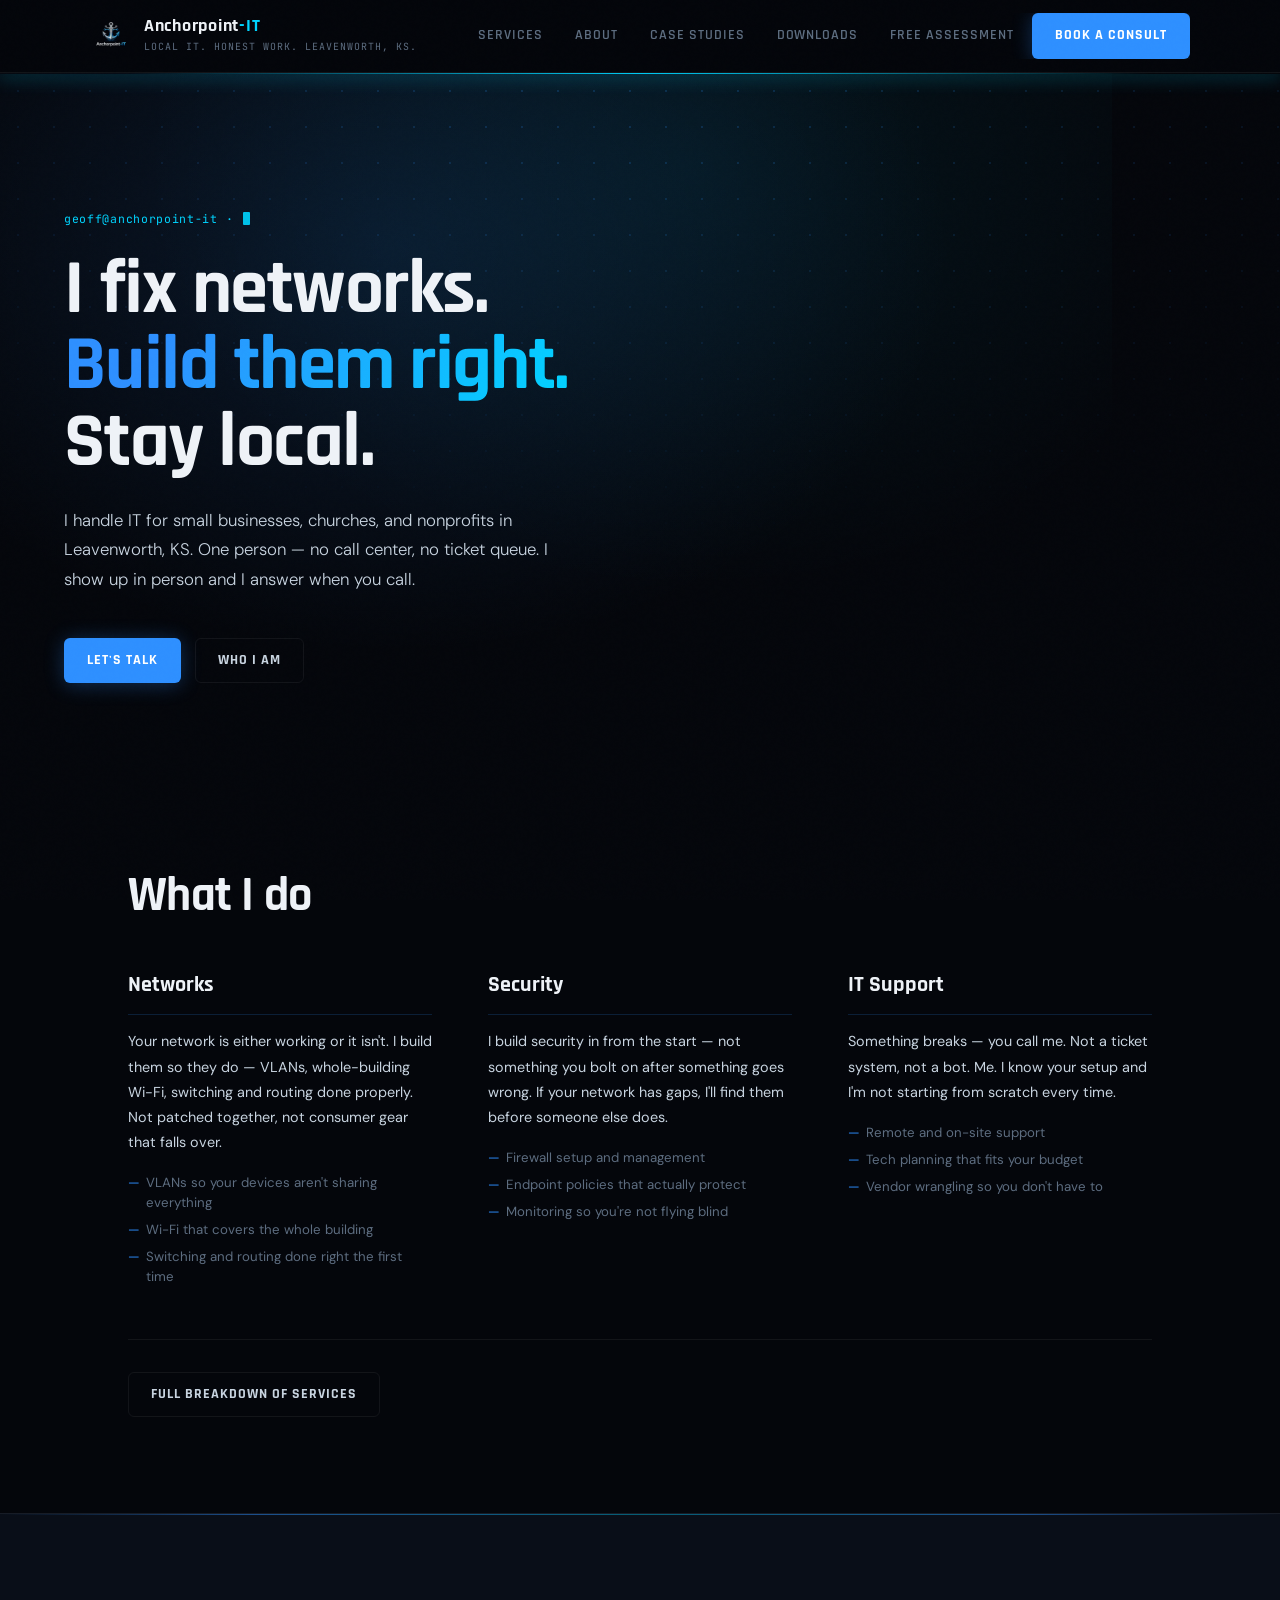
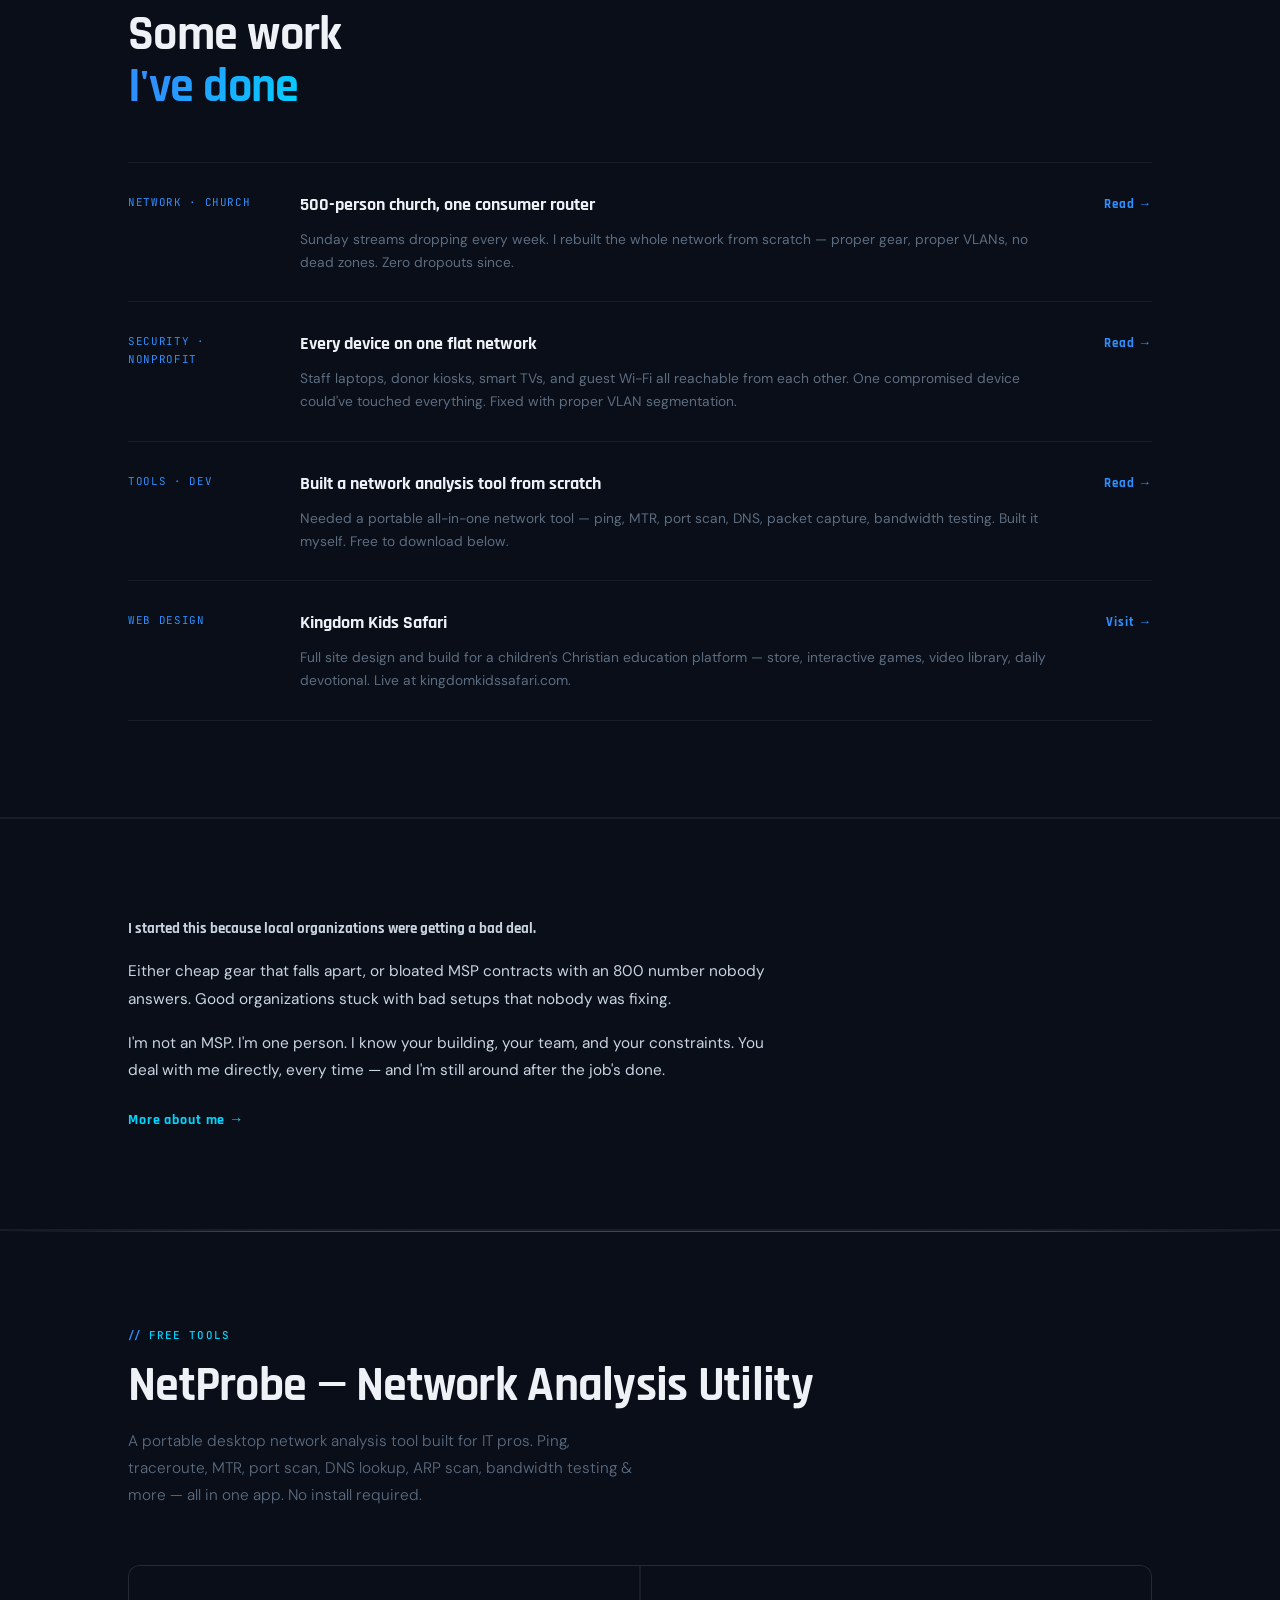
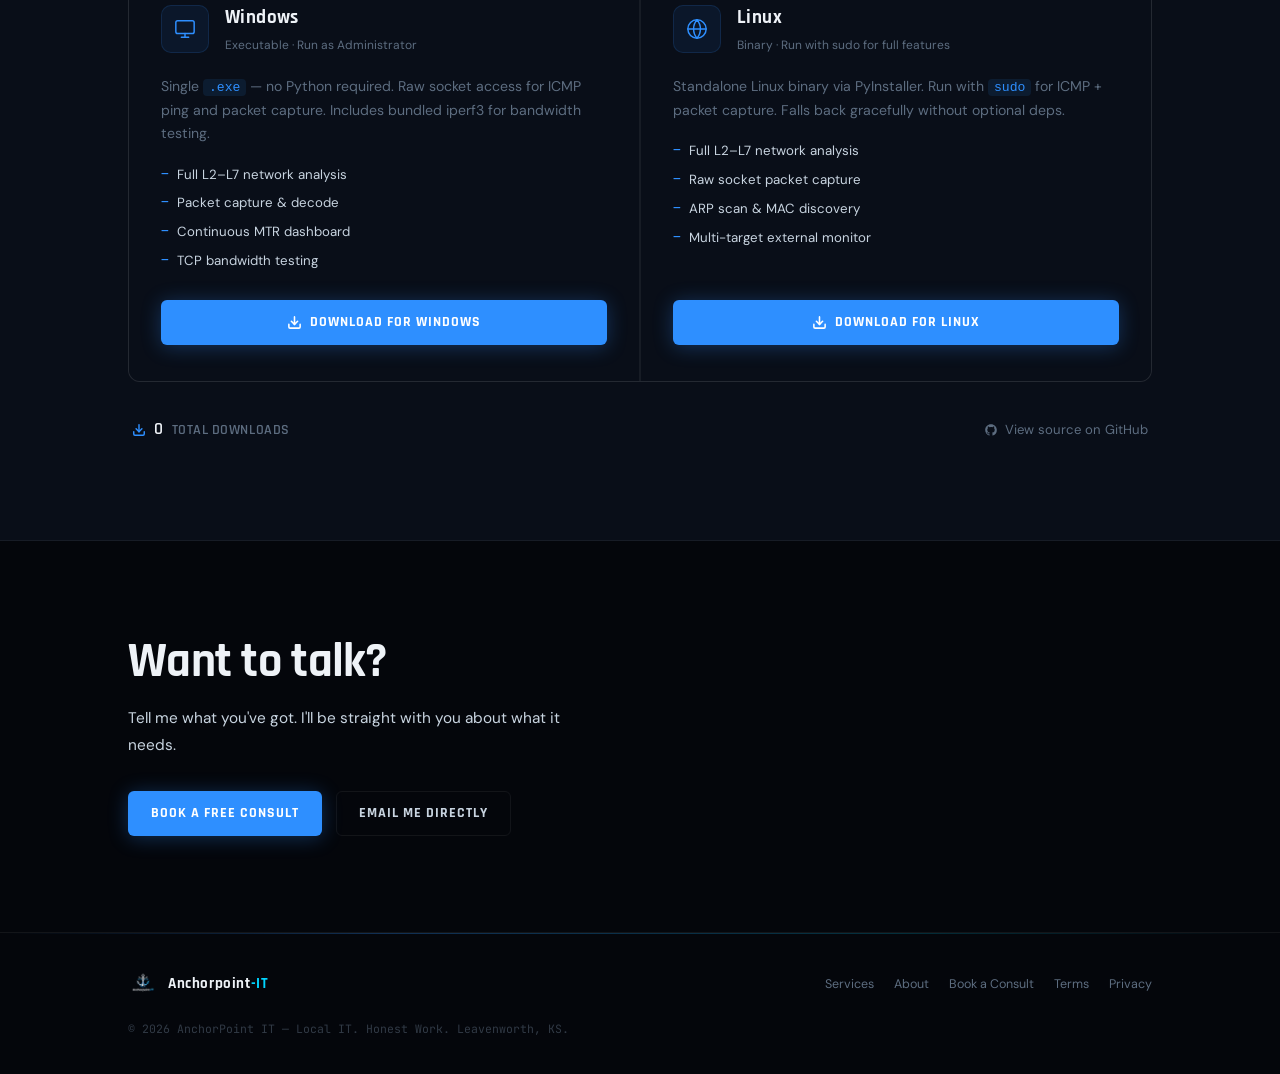
==== commit fe8b22ef: "Visual overhaul: cinematic scroll animations, scan line, typewriter, glitch effects Co-Authored-By: " ====
--- a/index.html
+++ b/index.html
@@ -75,9 +75,10 @@
   <section class="ap-hero-section ap-hero--slim">
     <div class="grid-bg"></div>
     <div class="hero-glow"></div>
+    <div class="scan-line"></div>
     <div class="ap-hero-content">
       <div class="hero-eyebrow fade-up">
-        geoff@anchorpoint-it &middot; Leavenworth, KS<span class="cursor"></span>
+        <span class="eyebrow-type" data-text="geoff@anchorpoint-it · Leavenworth, KS"></span><span class="cursor"></span>
       </div>
       <h1 class="ap-h1 fade-up delay-1">I fix networks.<br><em>Build them right.</em><br>Stay local.</h1>
       <p class="ap-hero-sub fade-up delay-2">I handle IT for small businesses, churches, and nonprofits in Leavenworth, KS. One person — no call center, no ticket queue. I show up in person and I answer when you call.</p>
@@ -91,9 +92,9 @@
   <!-- WHAT I DO -->
   <section class="ap-section" id="services">
     <div class="container">
-      <h2>What I do</h2>
+      <h2 class="reveal">What I do</h2>
       <div class="work-areas">
-        <div class="work-area">
+        <div class="work-area reveal stagger-1">
           <h3>Networks</h3>
           <p>Your network is either working or it isn't. I build them so they do — VLANs, whole-building Wi-Fi, switching and routing done properly. Not patched together, not consumer gear that falls over.</p>
           <ul class="work-list">
@@ -102,7 +103,7 @@
             <li>Switching and routing done right the first time</li>
           </ul>
         </div>
-        <div class="work-area">
+        <div class="work-area reveal stagger-2">
           <h3>Security</h3>
           <p>I build security in from the start — not something you bolt on after something goes wrong. If your network has gaps, I'll find them before someone else does.</p>
           <ul class="work-list">
@@ -111,7 +112,7 @@
             <li>Monitoring so you're not flying blind</li>
           </ul>
         </div>
-        <div class="work-area">
+        <div class="work-area reveal stagger-3">
           <h3>IT Support</h3>
           <p>Something breaks — you call me. Not a ticket system, not a bot. Me. I know your setup and I'm not starting from scratch every time.</p>
           <ul class="work-list">
@@ -121,7 +122,7 @@
           </ul>
         </div>
       </div>
-      <div class="work-areas-footer">
+      <div class="work-areas-footer reveal stagger-4">
         <a href="services.html" class="ap-btn ap-btn--ghost">Full breakdown of services</a>
       </div>
     </div>
@@ -130,9 +131,9 @@
   <!-- SOME WORK I'VE DONE -->
   <section class="ap-section ap-section--alt" id="work">
     <div class="container">
-      <h2>Some work<br><em>I've done</em></h2>
+      <h2 class="reveal">Some work<br><em>I've done</em></h2>
       <div class="stories">
-        <a href="blog.html" class="story fade-up">
+        <a href="blog.html" class="story reveal">
           <div class="story-meta">Network &middot; Church</div>
           <div class="story-body">
             <h3>500-person church, one consumer router</h3>
@@ -140,7 +141,7 @@
           </div>
           <span class="story-link">Read →</span>
         </a>
-        <a href="blog.html" class="story fade-up delay-1">
+        <a href="blog.html" class="story reveal stagger-1">
           <div class="story-meta">Security &middot; Nonprofit</div>
           <div class="story-body">
             <h3>Every device on one flat network</h3>
@@ -148,7 +149,7 @@
           </div>
           <span class="story-link">Read →</span>
         </a>
-        <a href="blog.html" class="story fade-up delay-2">
+        <a href="blog.html" class="story reveal stagger-2">
           <div class="story-meta">Tools &middot; Dev</div>
           <div class="story-body">
             <h3>Built a network analysis tool from scratch</h3>
@@ -156,7 +157,7 @@
           </div>
           <span class="story-link">Read →</span>
         </a>
-        <a href="https://kingdomkidssafari.com" target="_blank" rel="noopener noreferrer" class="story fade-up delay-3">
+        <a href="https://kingdomkidssafari.com" target="_blank" rel="noopener noreferrer" class="story reveal stagger-3">
           <div class="story-meta">Web Design</div>
           <div class="story-body">
             <h3>Kingdom Kids Safari</h3>
@@ -171,7 +172,7 @@
   <!-- WHO I AM -->
   <section class="ap-section personal-section" id="about-preview">
     <div class="container">
-      <div class="personal-inner">
+      <div class="personal-inner reveal">
         <p class="personal-lead">I started this because local organizations were getting a bad deal.</p>
         <p>Either cheap gear that falls apart, or bloated MSP contracts with an 800 number nobody answers. Good organizations stuck with bad setups that nobody was fixing.</p>
         <p>I'm not an MSP. I'm one person. I know your building, your team, and your constraints. You deal with me directly, every time — and I'm still around after the job's done.</p>
@@ -333,7 +334,7 @@
 
       <div class="download-grid">
 
-        <div class="download-card">
+        <div class="download-card reveal stagger-1">
           <div class="download-card-header">
             <div class="download-os-icon">
               <svg viewBox="0 0 24 24" fill="none" stroke="currentColor" stroke-width="1.6" stroke-linecap="round" stroke-linejoin="round">
@@ -361,7 +362,7 @@
           </a>
         </div>
 
-        <div class="download-card">
+        <div class="download-card reveal stagger-2">
           <div class="download-card-header">
             <div class="download-os-icon">
               <svg viewBox="0 0 24 24" fill="none" stroke="currentColor" stroke-width="1.6" stroke-linecap="round" stroke-linejoin="round">
@@ -584,14 +585,16 @@
   <!-- CONTACT -->
   <section class="ap-section" id="contact">
     <div class="container">
-      <h2>Want to talk?</h2>
-      <p style="font-size:0.96rem; color:var(--silver); max-width:480px; margin-bottom:32px; line-height:1.75;">Tell me what you've got. I'll be straight with you about what it needs.</p>
-      <div class="ap-hero-actions">
+      <h2 class="reveal">Want to talk?</h2>
+      <p class="reveal stagger-1" style="font-size:0.96rem; color:var(--silver); max-width:480px; margin-bottom:32px; line-height:1.75;">Tell me what you've got. I'll be straight with you about what it needs.</p>
+      <div class="ap-hero-actions reveal stagger-2">
         <a href="consult.html" class="ap-btn ap-btn--primary">Book a free consult</a>
         <a href="mailto:support@anchorpoint-it.com" class="ap-btn ap-btn--ghost">Email me directly</a>
       </div>
     </div>
   </section>
+
+  <script src="js/site.js"></script>
 
   <footer class="site-footer">
   <div class="footer-inner">
--- a/styles.css
+++ b/styles.css
@@ -522,3 +522,171 @@
   .ap-nav a:not(.ap-btn--primary) { padding: 12px 16px; font-size: 1rem; border-radius: 6px; }
   .ap-nav .ap-btn--primary { margin-top: 8px; width: 100%; justify-content: center; padding: 13px 22px; font-size: 0.95rem; }
 }
+
+/* ══════════════════════════════════════════════════════
+   SCROLL REVEAL SYSTEM
+   ══════════════════════════════════════════════════════ */
+
+.reveal {
+  opacity: 0;
+  transform: translateY(52px);
+  transition: opacity 0.95s cubic-bezier(0.16,1,0.3,1),
+              transform 0.95s cubic-bezier(0.16,1,0.3,1);
+}
+.reveal--left  { transform: translateX(-80px); }
+.reveal--right { transform: translateX(80px); }
+.reveal--scale { transform: scale(0.87); }
+
+.reveal.is-revealed {
+  opacity: 1 !important;
+  transform: none !important;
+}
+
+.stagger-1 { transition-delay: 0.1s; }
+.stagger-2 { transition-delay: 0.22s; }
+.stagger-3 { transition-delay: 0.36s; }
+.stagger-4 { transition-delay: 0.52s; }
+.stagger-5 { transition-delay: 0.7s; }
+
+/* ══════════════════════════════════════════════════════
+   HERO — SCAN LINE
+   ══════════════════════════════════════════════════════ */
+
+.scan-line {
+  position: absolute;
+  left: 0; right: 0; top: 0;
+  height: 1px;
+  background: linear-gradient(90deg,
+    transparent 0%,
+    rgba(0,212,255,0.0) 10%,
+    rgba(0,212,255,0.95) 50%,
+    rgba(0,212,255,0.0) 90%,
+    transparent 100%);
+  box-shadow: 0 0 18px 2px rgba(0,212,255,0.45), 0 0 60px rgba(0,212,255,0.15);
+  pointer-events: none;
+  z-index: 3;
+  animation: scanDown 7s linear infinite;
+}
+@keyframes scanDown {
+  0%   { top: 0;    opacity: 0; }
+  3%   { opacity: 1; }
+  94%  { opacity: 1; }
+  100% { top: 100%; opacity: 0; }
+}
+
+/* ══════════════════════════════════════════════════════
+   HERO — BREATHING GLOW + GRID PULSE
+   ══════════════════════════════════════════════════════ */
+
+.hero-glow {
+  animation: glowBreathe 6s ease-in-out infinite;
+}
+@keyframes glowBreathe {
+  0%, 100% { opacity: 0.75; transform: translateX(-50%) scale(1); }
+  50%       { opacity: 1;    transform: translateX(-50%) scale(1.1); }
+}
+
+.grid-bg {
+  animation: gridPulse 9s ease-in-out infinite;
+}
+@keyframes gridPulse {
+  0%, 100% { opacity: 0.6; }
+  50%       { opacity: 1; }
+}
+
+/* ══════════════════════════════════════════════════════
+   HEADLINE — NEON PULSE + GLITCH
+   ══════════════════════════════════════════════════════ */
+
+.ap-h1 em, h1 em {
+  animation: neonPulse 4s ease-in-out infinite;
+}
+@keyframes neonPulse {
+  0%, 100% { filter: drop-shadow(0 0 14px rgba(0,212,255,0.35)) drop-shadow(0 0 40px rgba(46,143,255,0.18)); }
+  50%       { filter: drop-shadow(0 0 26px rgba(0,212,255,0.65)) drop-shadow(0 0 70px rgba(46,143,255,0.32)); }
+}
+
+@keyframes glitch {
+  0%, 87%, 100% { transform: none; }
+  88%           { transform: translateX(-3px) skewX(-0.5deg); }
+  89%           { transform: translateX(3px)  skewX(0.5deg); }
+  90%           { transform: translateX(-1px); }
+  91%           { transform: none; }
+}
+.ap-h1.do-glitch { animation: glitch 9s ease-in-out infinite; }
+
+/* ══════════════════════════════════════════════════════
+   HEADER — SCROLLED STATE
+   ══════════════════════════════════════════════════════ */
+
+.ap-header { transition: background 0.35s, box-shadow 0.35s; }
+.ap-header.is-scrolled {
+  background: rgba(4,6,11,0.98);
+  box-shadow: 0 1px 0 var(--border), 0 4px 40px rgba(0,0,0,0.75);
+}
+
+/* ══════════════════════════════════════════════════════
+   SECTION ACCENT LINES
+   ══════════════════════════════════════════════════════ */
+
+.ap-section--alt { position: relative; }
+.ap-section--alt::after {
+  content: '';
+  position: absolute;
+  top: 0; left: 0; right: 0; height: 1px;
+  background: linear-gradient(90deg,
+    transparent 0%,
+    rgba(46,143,255,0.5) 20%,
+    rgba(0,212,255,0.4) 50%,
+    rgba(46,143,255,0.5) 80%,
+    transparent 100%);
+  pointer-events: none;
+}
+
+/* ══════════════════════════════════════════════════════
+   ENHANCED CARD HOVERS
+   ══════════════════════════════════════════════════════ */
+
+.service-card {
+  transition: background 0.25s, box-shadow 0.35s, transform 0.32s;
+}
+.service-card:hover {
+  background: var(--surface2);
+  transform: translateY(-5px);
+  box-shadow:
+    inset 0 0 0 1px rgba(0,212,255,0.18),
+    0 14px 56px rgba(0,0,0,0.55),
+    0 0 80px rgba(46,143,255,0.07);
+}
+
+/* ══════════════════════════════════════════════════════
+   STORY — LEFT BORDER SWEEP ON HOVER
+   ══════════════════════════════════════════════════════ */
+
+.story { position: relative; }
+.story::before {
+  content: '';
+  position: absolute;
+  left: 0; top: 0; bottom: 0;
+  width: 2px;
+  background: linear-gradient(180deg, var(--blue), var(--cyan));
+  transform: scaleY(0);
+  transform-origin: top;
+  transition: transform 0.45s cubic-bezier(0.16,1,0.3,1);
+}
+.story:hover::before   { transform: scaleY(1); }
+.story:hover           { background: rgba(46,143,255,0.03); }
+.story:hover .story-body h3 { color: var(--cyan); }
+
+/* ══════════════════════════════════════════════════════
+   DOWNLOAD CARDS — LIFT ON HOVER
+   ══════════════════════════════════════════════════════ */
+
+.download-card { transition: background 0.22s, box-shadow 0.3s, transform 0.3s; }
+.download-card:hover {
+  background: var(--surface2);
+  transform: translateY(-4px);
+  box-shadow:
+    inset 0 0 0 1px rgba(0,212,255,0.15),
+    0 10px 44px rgba(0,0,0,0.45);
+}
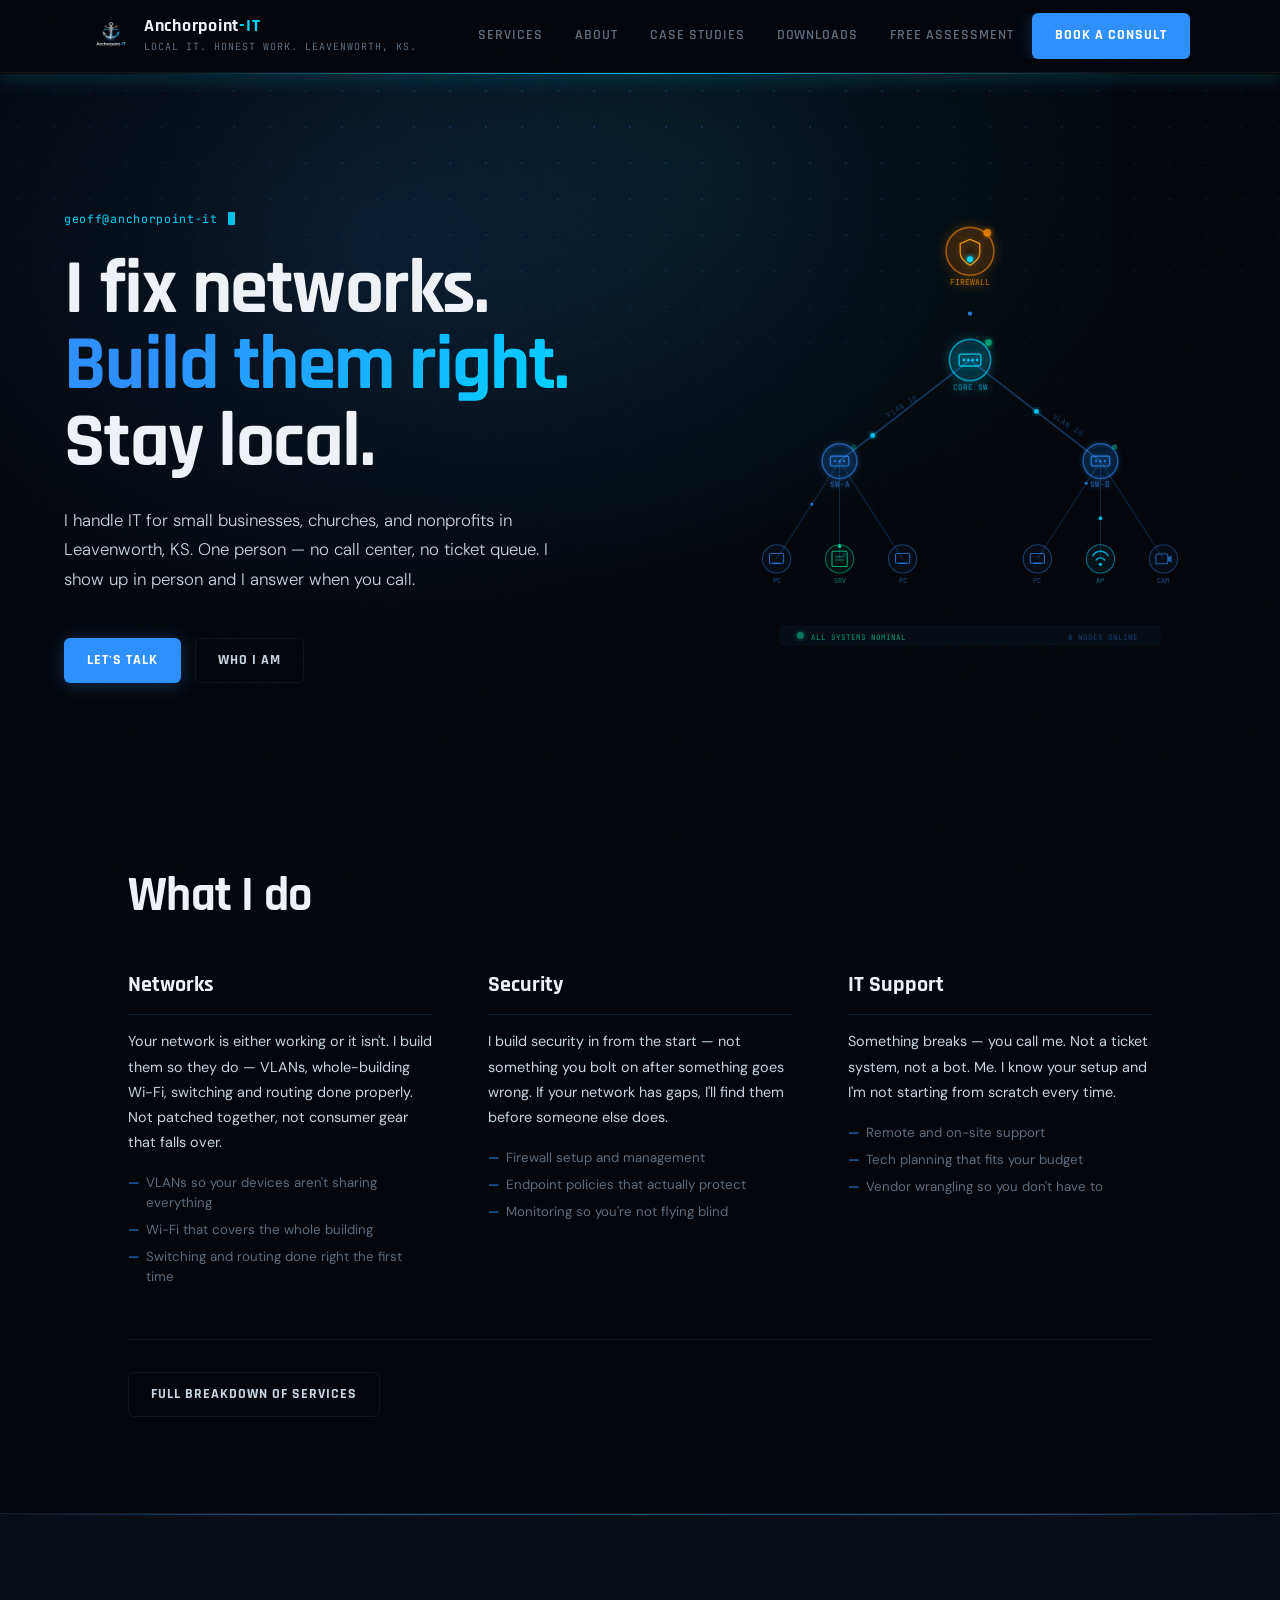
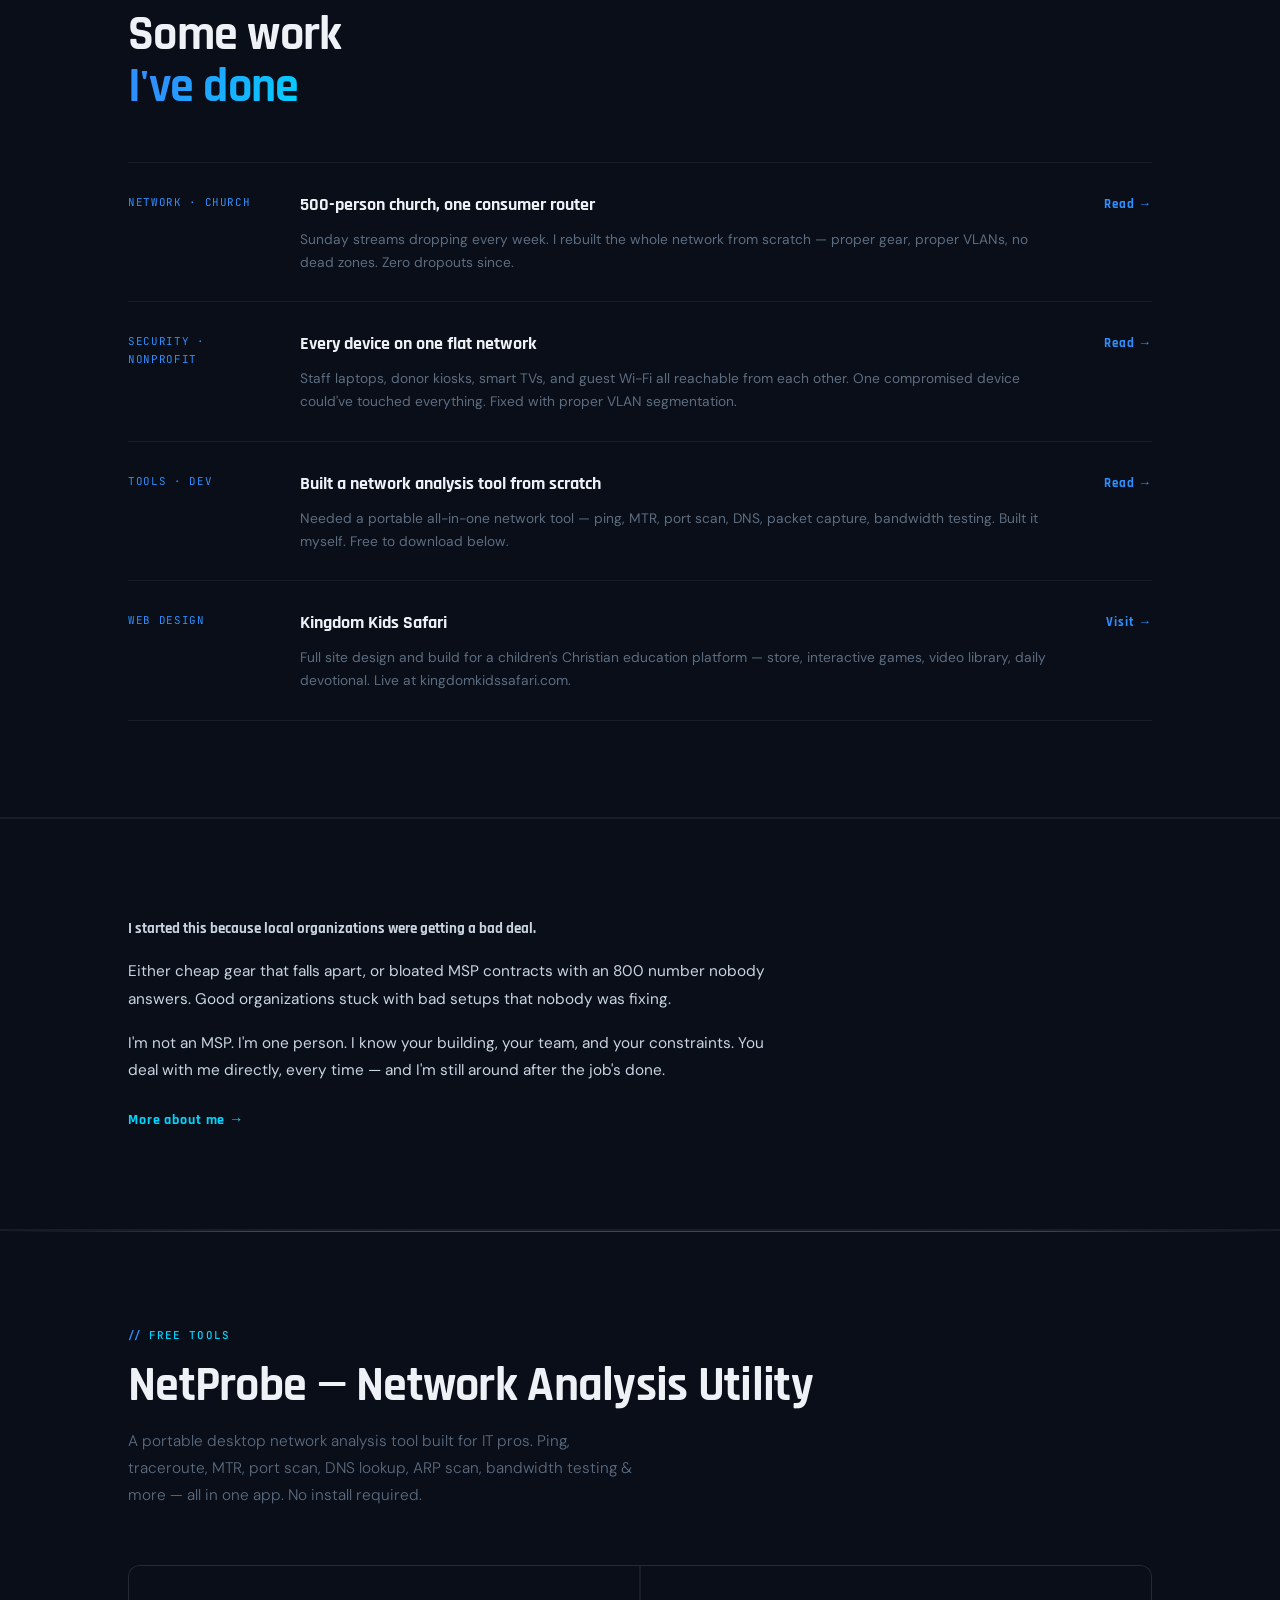
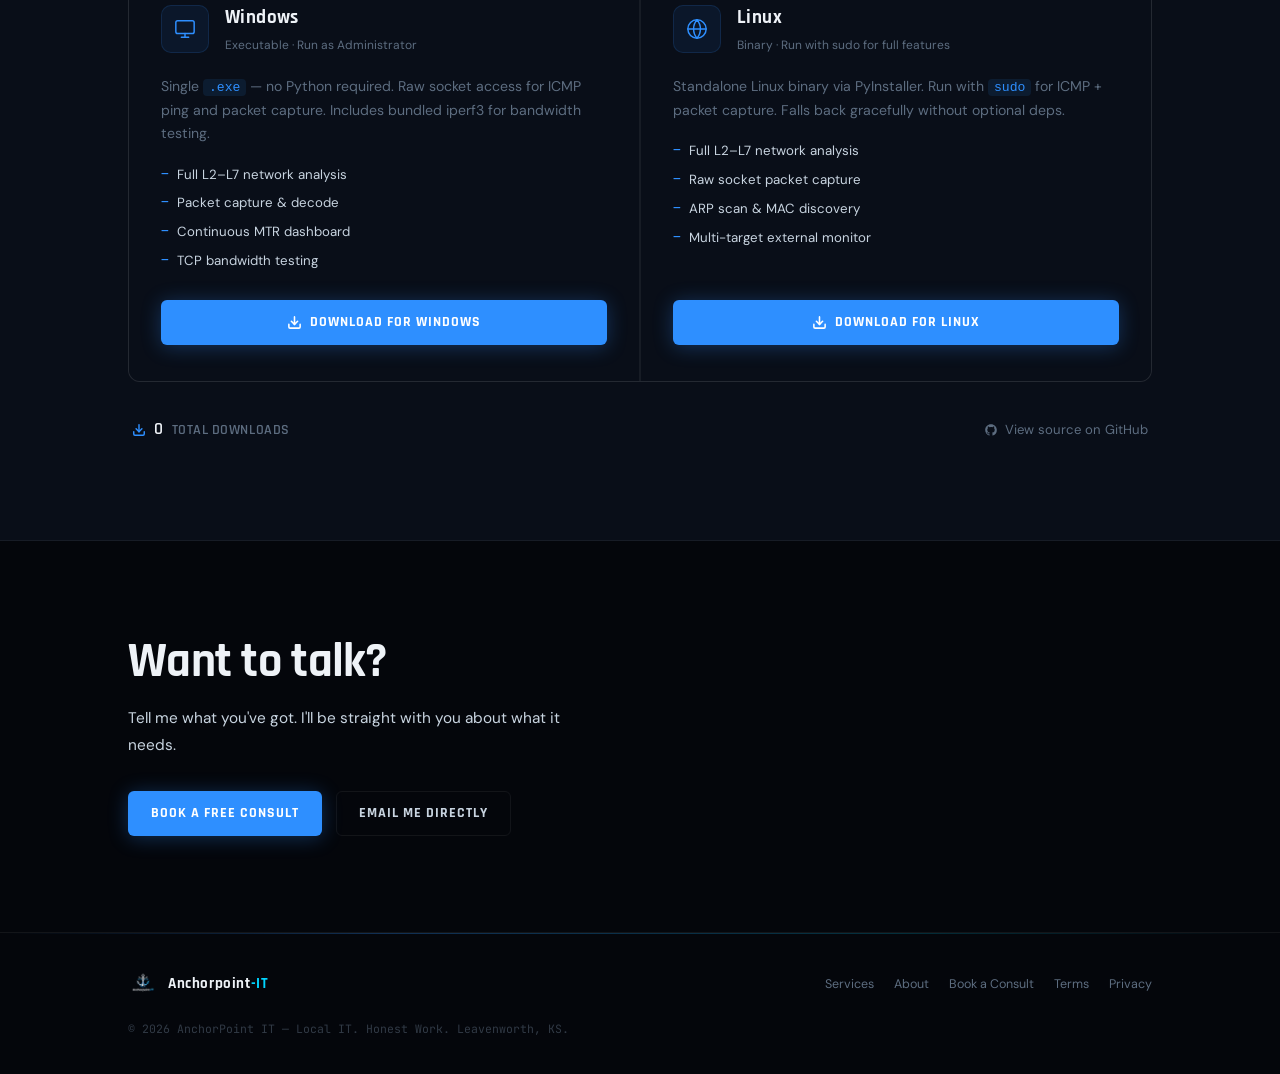
==== commit db9b500c: "Add animated network topology diagram to hero section Co-Authored-By: Claude Sonnet 4.6 <noreply@ant" ====
--- a/index.html
+++ b/index.html
@@ -87,6 +87,218 @@
         <a href="about.html" class="ap-btn ap-btn--ghost">Who I Am</a>
       </div>
     </div>
+
+    <!-- Network topology diagram -->
+    <div class="hero-visual" aria-hidden="true">
+      <svg viewBox="0 0 460 420" fill="none" xmlns="http://www.w3.org/2000/svg">
+        <defs>
+          <filter id="nglow" x="-60%" y="-60%" width="220%" height="220%">
+            <feGaussianBlur in="SourceGraphic" stdDeviation="4" result="blur"/>
+            <feMerge><feMergeNode in="blur"/><feMergeNode in="SourceGraphic"/></feMerge>
+          </filter>
+          <filter id="sglow" x="-40%" y="-40%" width="180%" height="180%">
+            <feGaussianBlur in="SourceGraphic" stdDeviation="2.5" result="blur"/>
+            <feMerge><feMergeNode in="blur"/><feMergeNode in="SourceGraphic"/></feMerge>
+          </filter>
+          <!-- Packet paths -->
+          <path id="p-fw-core"   d="M230,55  L230,155"/>
+          <path id="p-core-swA"  d="M230,155 L110,248"/>
+          <path id="p-core-swB"  d="M230,155 L350,248"/>
+          <path id="p-swA-srv"   d="M110,248 L110,338"/>
+          <path id="p-swA-pc1"   d="M110,248 L52,338"/>
+          <path id="p-swA-pc2"   d="M110,248 L168,338"/>
+          <path id="p-swB-ap"    d="M350,248 L350,338"/>
+          <path id="p-swB-pc3"   d="M350,248 L292,338"/>
+          <path id="p-swB-cam"   d="M350,248 L408,338"/>
+        </defs>
+
+        <!-- ── BACKBONE LINES ── -->
+        <line x1="230" y1="55"  x2="230" y2="155" stroke="url(#lg1)" stroke-width="2"/>
+        <line x1="230" y1="155" x2="110" y2="248" stroke="rgba(46,143,255,0.35)" stroke-width="1.5"/>
+        <line x1="230" y1="155" x2="350" y2="248" stroke="rgba(46,143,255,0.35)" stroke-width="1.5"/>
+        <!-- Left branch -->
+        <line x1="110" y1="248" x2="52"  y2="338" stroke="rgba(46,143,255,0.22)" stroke-width="1"/>
+        <line x1="110" y1="248" x2="110" y2="338" stroke="rgba(46,143,255,0.22)" stroke-width="1"/>
+        <line x1="110" y1="248" x2="168" y2="338" stroke="rgba(46,143,255,0.22)" stroke-width="1"/>
+        <!-- Right branch -->
+        <line x1="350" y1="248" x2="292" y2="338" stroke="rgba(46,143,255,0.22)" stroke-width="1"/>
+        <line x1="350" y1="248" x2="350" y2="338" stroke="rgba(46,143,255,0.22)" stroke-width="1"/>
+        <line x1="350" y1="248" x2="408" y2="338" stroke="rgba(46,143,255,0.22)" stroke-width="1"/>
+
+        <defs>
+          <linearGradient id="lg1" x1="0" y1="0" x2="0" y2="1">
+            <stop offset="0%" stop-color="rgba(0,212,255,0.7)"/>
+            <stop offset="100%" stop-color="rgba(46,143,255,0.4)"/>
+          </linearGradient>
+        </defs>
+
+        <!-- ── VLAN LABELS ── -->
+        <text x="155" y="208" font-family="JetBrains Mono,monospace" font-size="7" fill="rgba(46,143,255,0.35)" transform="rotate(-32,155,208)">VLAN 10</text>
+        <text x="305" y="208" font-family="JetBrains Mono,monospace" font-size="7" fill="rgba(46,143,255,0.35)" transform="rotate(32,305,208)">VLAN 20</text>
+
+        <!-- ── FIREWALL NODE ── -->
+        <g transform="translate(230,55)" filter="url(#nglow)">
+          <circle cx="0" cy="0" r="22" fill="none" stroke="rgba(255,145,0,0.18)" stroke-width="1">
+            <animate attributeName="r" values="22;32;22" dur="2.8s" repeatCount="indefinite"/>
+            <animate attributeName="opacity" values="0.5;0;0.5" dur="2.8s" repeatCount="indefinite"/>
+          </circle>
+          <circle cx="0" cy="0" r="22" fill="rgba(255,120,0,0.07)" stroke="rgba(255,140,0,0.55)" stroke-width="1.5"/>
+          <path d="M0,-11 L9,-7 L9,1 C9,8 0,13 0,13 C0,13 -9,8 -9,1 L-9,-7 Z" stroke="rgba(255,160,0,0.85)" stroke-width="1.3" stroke-linejoin="round"/>
+          <text x="0" y="31" text-anchor="middle" font-family="JetBrains Mono,monospace" font-size="7.5" fill="rgba(255,150,0,0.7)">FIREWALL</text>
+        </g>
+        <!-- Status dot -->
+        <circle cx="246" cy="38" r="3.5" fill="rgba(255,140,0,0.9)" filter="url(#sglow)">
+          <animate attributeName="opacity" values="0.9;0.3;0.9" dur="1.8s" repeatCount="indefinite"/>
+        </circle>
+
+        <!-- ── CORE SWITCH NODE ── -->
+        <g transform="translate(230,155)" filter="url(#nglow)">
+          <circle cx="0" cy="0" r="19" fill="none" stroke="rgba(0,212,255,0.12)" stroke-width="1">
+            <animate attributeName="r" values="19;28;19" dur="4s" repeatCount="indefinite"/>
+            <animate attributeName="opacity" values="0.35;0;0.35" dur="4s" repeatCount="indefinite"/>
+          </circle>
+          <circle cx="0" cy="0" r="19" fill="rgba(0,212,255,0.07)" stroke="rgba(0,212,255,0.6)" stroke-width="1.5"/>
+          <rect x="-10" y="-5.5" width="20" height="11" rx="2" stroke="rgba(0,212,255,0.85)" stroke-width="1.2"/>
+          <circle cx="-5.5" cy="0" r="1.3" fill="rgba(0,212,255,0.85)"/>
+          <circle cx="-1.5" cy="0" r="1.3" fill="rgba(0,212,255,0.85)"/>
+          <circle cx="2.5"  cy="0" r="1.3" fill="rgba(0,212,255,0.85)"/>
+          <circle cx="6.5"  cy="0" r="1.3" fill="rgba(0,212,255,0.85)"/>
+          <text x="0" y="28" text-anchor="middle" font-family="JetBrains Mono,monospace" font-size="7" fill="rgba(0,212,255,0.65)">CORE SW</text>
+        </g>
+        <circle cx="247" cy="139" r="3" fill="rgba(0,229,160,0.9)" filter="url(#sglow)">
+          <animate attributeName="opacity" values="0.9;0.4;0.9" dur="2.2s" repeatCount="indefinite"/>
+        </circle>
+
+        <!-- ── SWITCH A ── -->
+        <g transform="translate(110,248)" filter="url(#sglow)">
+          <circle cx="0" cy="0" r="16" fill="rgba(46,143,255,0.07)" stroke="rgba(46,143,255,0.55)" stroke-width="1.3"/>
+          <rect x="-8.5" y="-4.5" width="17" height="9" rx="1.5" stroke="rgba(46,143,255,0.8)" stroke-width="1.1"/>
+          <circle cx="-4"  cy="0" r="1.1" fill="rgba(46,143,255,0.8)"/>
+          <circle cx="0"   cy="0" r="1.1" fill="rgba(46,143,255,0.8)"/>
+          <circle cx="4"   cy="0" r="1.1" fill="rgba(46,143,255,0.8)"/>
+          <text x="0" y="24" text-anchor="middle" font-family="JetBrains Mono,monospace" font-size="7" fill="rgba(46,143,255,0.6)">SW-A</text>
+        </g>
+        <circle cx="123" cy="235" r="2.5" fill="rgba(0,229,160,0.8)">
+          <animate attributeName="opacity" values="0.8;0.3;0.8" dur="2.6s" repeatCount="indefinite" begin="0.4s"/>
+        </circle>
+
+        <!-- ── SWITCH B ── -->
+        <g transform="translate(350,248)" filter="url(#sglow)">
+          <circle cx="0" cy="0" r="16" fill="rgba(46,143,255,0.07)" stroke="rgba(46,143,255,0.55)" stroke-width="1.3"/>
+          <rect x="-8.5" y="-4.5" width="17" height="9" rx="1.5" stroke="rgba(46,143,255,0.8)" stroke-width="1.1"/>
+          <circle cx="-4"  cy="0" r="1.1" fill="rgba(46,143,255,0.8)"/>
+          <circle cx="0"   cy="0" r="1.1" fill="rgba(46,143,255,0.8)"/>
+          <circle cx="4"   cy="0" r="1.1" fill="rgba(46,143,255,0.8)"/>
+          <text x="0" y="24" text-anchor="middle" font-family="JetBrains Mono,monospace" font-size="7" fill="rgba(46,143,255,0.6)">SW-B</text>
+        </g>
+        <circle cx="363" cy="235" r="2.5" fill="rgba(0,229,160,0.8)">
+          <animate attributeName="opacity" values="0.8;0.3;0.8" dur="2.6s" repeatCount="indefinite" begin="0.9s"/>
+        </circle>
+
+        <!-- ── END NODES — LEFT GROUP ── -->
+        <!-- PC -->
+        <g transform="translate(52,338)">
+          <circle cx="0" cy="0" r="13" fill="rgba(46,143,255,0.05)" stroke="rgba(46,143,255,0.38)" stroke-width="1"/>
+          <rect x="-6.5" y="-5" width="13" height="9" rx="1" stroke="rgba(46,143,255,0.65)" stroke-width="1"/>
+          <line x1="-3.5" y1="4" x2="3.5" y2="4" stroke="rgba(46,143,255,0.65)" stroke-width="1.1"/>
+          <text x="0" y="22" text-anchor="middle" font-family="JetBrains Mono,monospace" font-size="6.5" fill="rgba(46,143,255,0.5)">PC</text>
+        </g>
+        <!-- Server -->
+        <g transform="translate(110,338)">
+          <circle cx="0" cy="0" r="13" fill="rgba(0,229,160,0.05)" stroke="rgba(0,229,160,0.45)" stroke-width="1"/>
+          <rect x="-7" y="-7" width="14" height="14" rx="1.5" stroke="rgba(0,229,160,0.7)" stroke-width="1"/>
+          <line x1="-4" y1="-2" x2="4" y2="-2" stroke="rgba(0,229,160,0.55)" stroke-width="0.9"/>
+          <line x1="-4" y1="1"  x2="4" y2="1"  stroke="rgba(0,229,160,0.55)" stroke-width="0.9"/>
+          <circle cx="4.5" cy="-4" r="1" fill="rgba(0,229,160,0.7)">
+            <animate attributeName="opacity" values="0.7;0.2;0.7" dur="1.5s" repeatCount="indefinite"/>
+          </circle>
+          <text x="0" y="22" text-anchor="middle" font-family="JetBrains Mono,monospace" font-size="6.5" fill="rgba(0,229,160,0.5)">SRV</text>
+        </g>
+        <!-- PC -->
+        <g transform="translate(168,338)">
+          <circle cx="0" cy="0" r="13" fill="rgba(46,143,255,0.05)" stroke="rgba(46,143,255,0.38)" stroke-width="1"/>
+          <rect x="-6.5" y="-5" width="13" height="9" rx="1" stroke="rgba(46,143,255,0.65)" stroke-width="1"/>
+          <line x1="-3.5" y1="4" x2="3.5" y2="4" stroke="rgba(46,143,255,0.65)" stroke-width="1.1"/>
+          <text x="0" y="22" text-anchor="middle" font-family="JetBrains Mono,monospace" font-size="6.5" fill="rgba(46,143,255,0.5)">PC</text>
+        </g>
+
+        <!-- ── END NODES — RIGHT GROUP ── -->
+        <!-- PC -->
+        <g transform="translate(292,338)">
+          <circle cx="0" cy="0" r="13" fill="rgba(46,143,255,0.05)" stroke="rgba(46,143,255,0.38)" stroke-width="1"/>
+          <rect x="-6.5" y="-5" width="13" height="9" rx="1" stroke="rgba(46,143,255,0.65)" stroke-width="1"/>
+          <line x1="-3.5" y1="4" x2="3.5" y2="4" stroke="rgba(46,143,255,0.65)" stroke-width="1.1"/>
+          <text x="0" y="22" text-anchor="middle" font-family="JetBrains Mono,monospace" font-size="6.5" fill="rgba(46,143,255,0.5)">PC</text>
+        </g>
+        <!-- Wi-Fi AP -->
+        <g transform="translate(350,338)">
+          <circle cx="0" cy="0" r="13" fill="rgba(0,212,255,0.06)" stroke="rgba(0,212,255,0.48)" stroke-width="1"/>
+          <path d="M-7,-3 A8,8 0 0,1 7,-3"   fill="none" stroke="rgba(0,212,255,0.75)" stroke-width="1.3" stroke-linecap="round"/>
+          <path d="M-4,1  A5,5 0 0,1 4,1"    fill="none" stroke="rgba(0,212,255,0.75)" stroke-width="1.3" stroke-linecap="round"/>
+          <circle cx="0" cy="5" r="1.5" fill="rgba(0,212,255,0.85)"/>
+          <text x="0" y="22" text-anchor="middle" font-family="JetBrains Mono,monospace" font-size="6.5" fill="rgba(0,212,255,0.5)">AP</text>
+        </g>
+        <!-- Camera -->
+        <g transform="translate(408,338)">
+          <circle cx="0" cy="0" r="13" fill="rgba(46,143,255,0.05)" stroke="rgba(46,143,255,0.35)" stroke-width="1"/>
+          <rect x="-7" y="-4.5" width="11" height="9" rx="1.5" stroke="rgba(46,143,255,0.62)" stroke-width="1"/>
+          <path d="M4,-1.5 L7.5,-3.5 L7.5,3.5 L4,1.5 Z" fill="rgba(46,143,255,0.62)"/>
+          <text x="0" y="22" text-anchor="middle" font-family="JetBrains Mono,monospace" font-size="6.5" fill="rgba(46,143,255,0.5)">CAM</text>
+        </g>
+
+        <!-- ── ANIMATED DATA PACKETS ── -->
+        <!-- FW → Core (two staggered) -->
+        <circle r="2.8" fill="#00d4ff" filter="url(#sglow)">
+          <animateMotion dur="1.6s" repeatCount="indefinite" begin="0s"><mpath href="#p-fw-core"/></animateMotion>
+          <animate attributeName="opacity" values="0;1;1;0" keyTimes="0;0.05;0.92;1" dur="1.6s" repeatCount="indefinite"/>
+        </circle>
+        <circle r="2" fill="#2e8fff">
+          <animateMotion dur="1.6s" repeatCount="indefinite" begin="0.8s"><mpath href="#p-fw-core"/></animateMotion>
+          <animate attributeName="opacity" values="0;0.8;0.8;0" keyTimes="0;0.05;0.92;1" dur="1.6s" repeatCount="indefinite"/>
+        </circle>
+        <!-- Core → SW-A -->
+        <circle r="2.2" fill="#00d4ff" filter="url(#sglow)">
+          <animateMotion dur="1.9s" repeatCount="indefinite" begin="0.3s"><mpath href="#p-core-swA"/></animateMotion>
+          <animate attributeName="opacity" values="0;0.9;0.9;0" keyTimes="0;0.06;0.92;1" dur="1.9s" repeatCount="indefinite"/>
+        </circle>
+        <!-- Core → SW-B -->
+        <circle r="2.2" fill="#00d4ff" filter="url(#sglow)">
+          <animateMotion dur="1.9s" repeatCount="indefinite" begin="0.75s"><mpath href="#p-core-swB"/></animateMotion>
+          <animate attributeName="opacity" values="0;0.9;0.9;0" keyTimes="0;0.06;0.92;1" dur="1.9s" repeatCount="indefinite"/>
+        </circle>
+        <!-- SW-A → SRV -->
+        <circle r="1.8" fill="#00e5a0">
+          <animateMotion dur="1.4s" repeatCount="indefinite" begin="0.5s"><mpath href="#p-swA-srv"/></animateMotion>
+          <animate attributeName="opacity" values="0;0.85;0.85;0" keyTimes="0;0.08;0.9;1" dur="1.4s" repeatCount="indefinite"/>
+        </circle>
+        <!-- SW-A → PC1 -->
+        <circle r="1.5" fill="#2e8fff">
+          <animateMotion dur="1.4s" repeatCount="indefinite" begin="1.1s"><mpath href="#p-swA-pc1"/></animateMotion>
+          <animate attributeName="opacity" values="0;0.7;0.7;0" keyTimes="0;0.08;0.9;1" dur="1.4s" repeatCount="indefinite"/>
+        </circle>
+        <!-- SW-B → AP -->
+        <circle r="1.8" fill="#00d4ff">
+          <animateMotion dur="1.4s" repeatCount="indefinite" begin="0.9s"><mpath href="#p-swB-ap"/></animateMotion>
+          <animate attributeName="opacity" values="0;0.85;0.85;0" keyTimes="0;0.08;0.9;1" dur="1.4s" repeatCount="indefinite"/>
+        </circle>
+        <!-- SW-B → PC3 -->
+        <circle r="1.5" fill="#2e8fff">
+          <animateMotion dur="1.4s" repeatCount="indefinite" begin="1.4s"><mpath href="#p-swB-pc3"/></animateMotion>
+          <animate attributeName="opacity" values="0;0.7;0.7;0" keyTimes="0;0.08;0.9;1" dur="1.4s" repeatCount="indefinite"/>
+        </circle>
+
+        <!-- ── STATUS BAR ── -->
+        <g transform="translate(0,400)">
+          <rect x="55" y="0" width="350" height="17" rx="3" fill="rgba(46,143,255,0.04)" stroke="rgba(46,143,255,0.14)" stroke-width="0.5"/>
+          <circle cx="74" cy="8.5" r="3.2" fill="rgba(0,229,160,0.85)" filter="url(#sglow)">
+            <animate attributeName="opacity" values="0.85;0.3;0.85" dur="2.4s" repeatCount="indefinite"/>
+          </circle>
+          <text x="84" y="13" font-family="JetBrains Mono,monospace" font-size="7" fill="rgba(0,229,160,0.65)">ALL SYSTEMS NOMINAL</text>
+          <text x="320" y="13" font-family="JetBrains Mono,monospace" font-size="7" fill="rgba(46,143,255,0.38)">8 NODES ONLINE</text>
+        </g>
+      </svg>
+    </div>
+
   </section>
 
   <!-- WHAT I DO -->
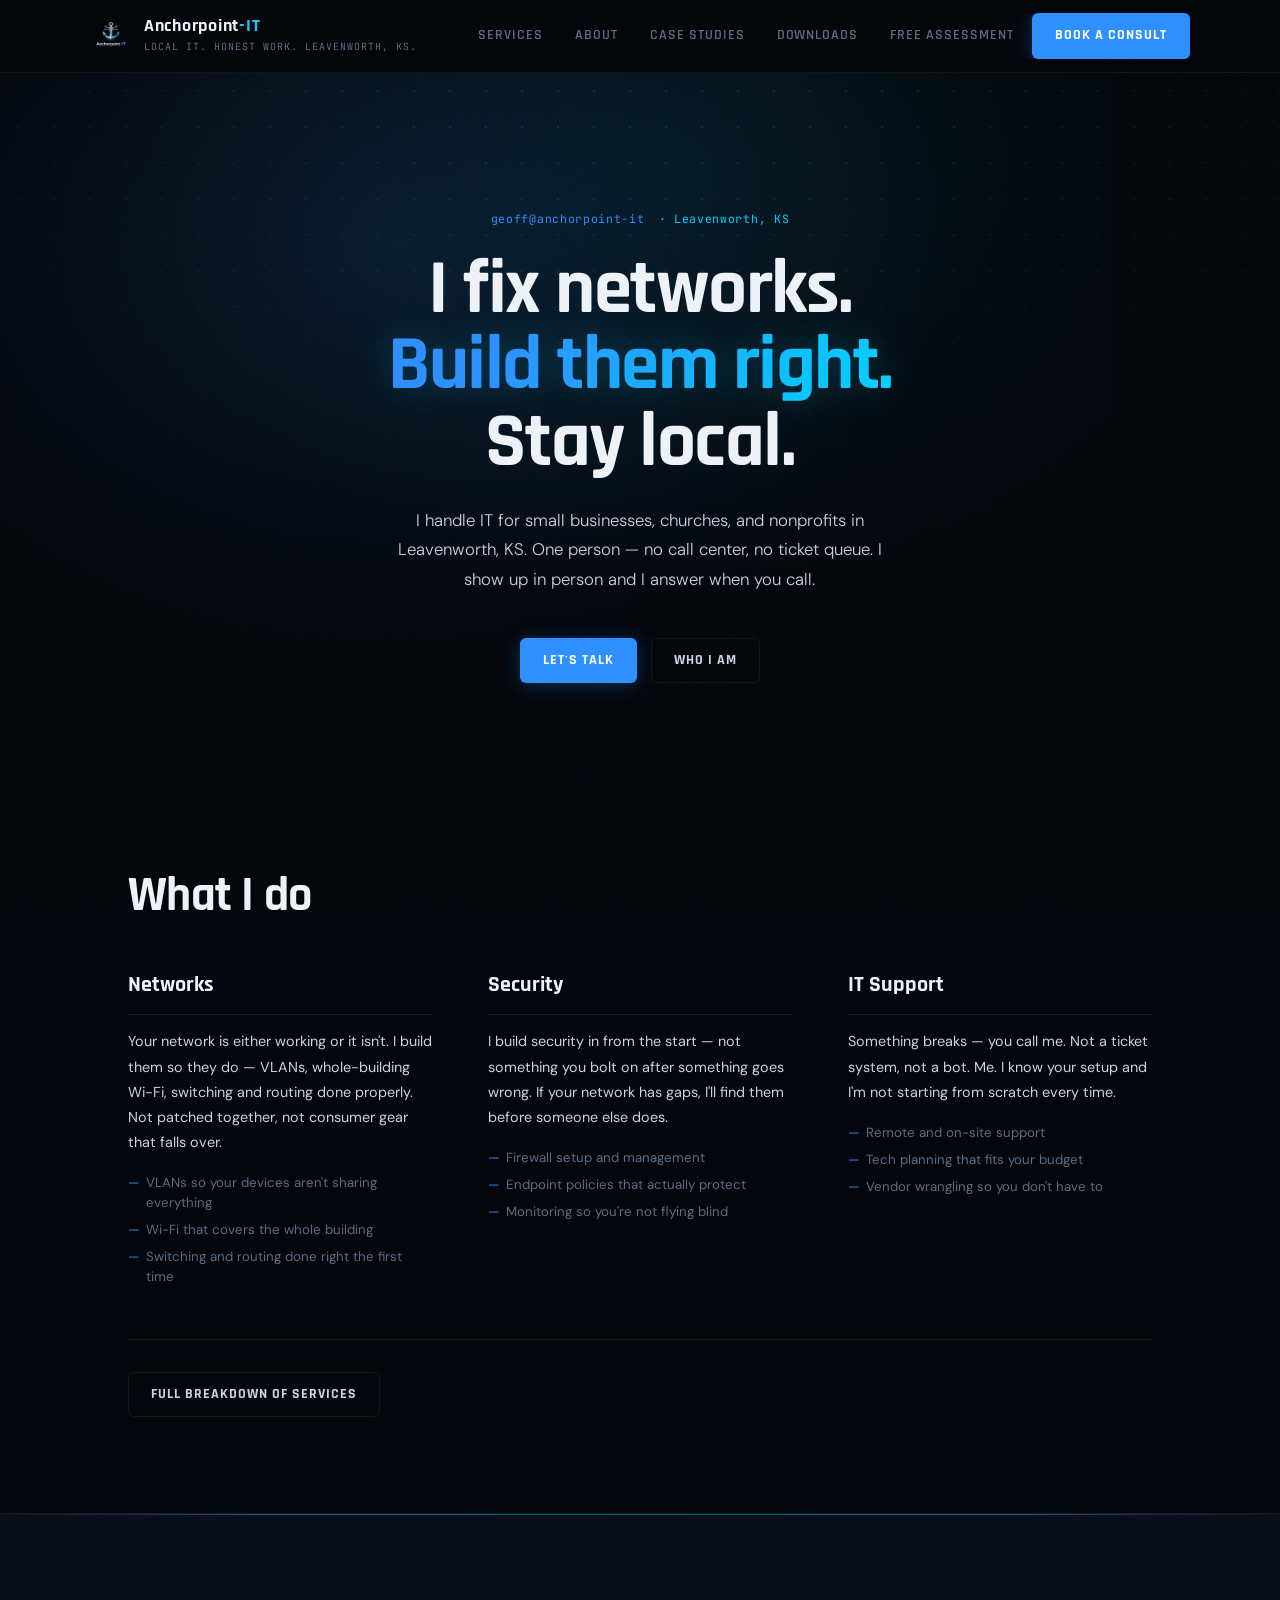
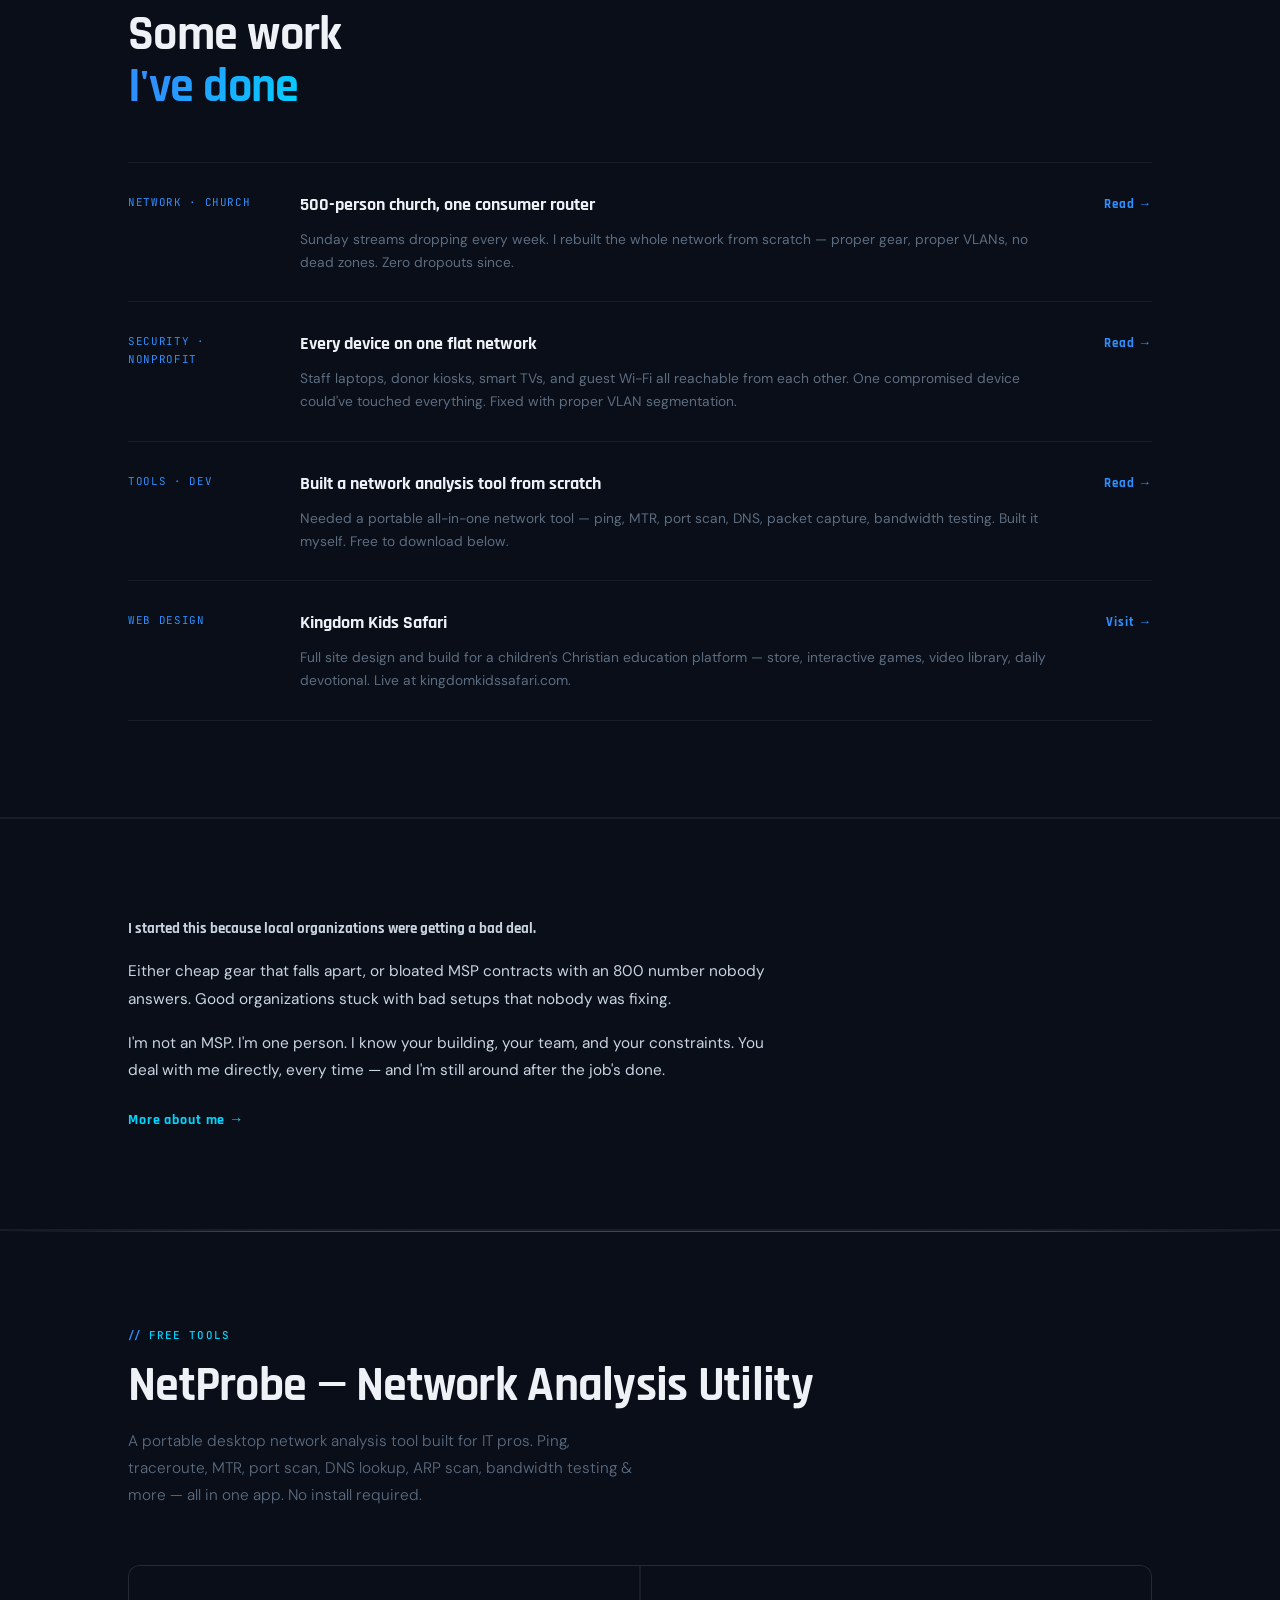
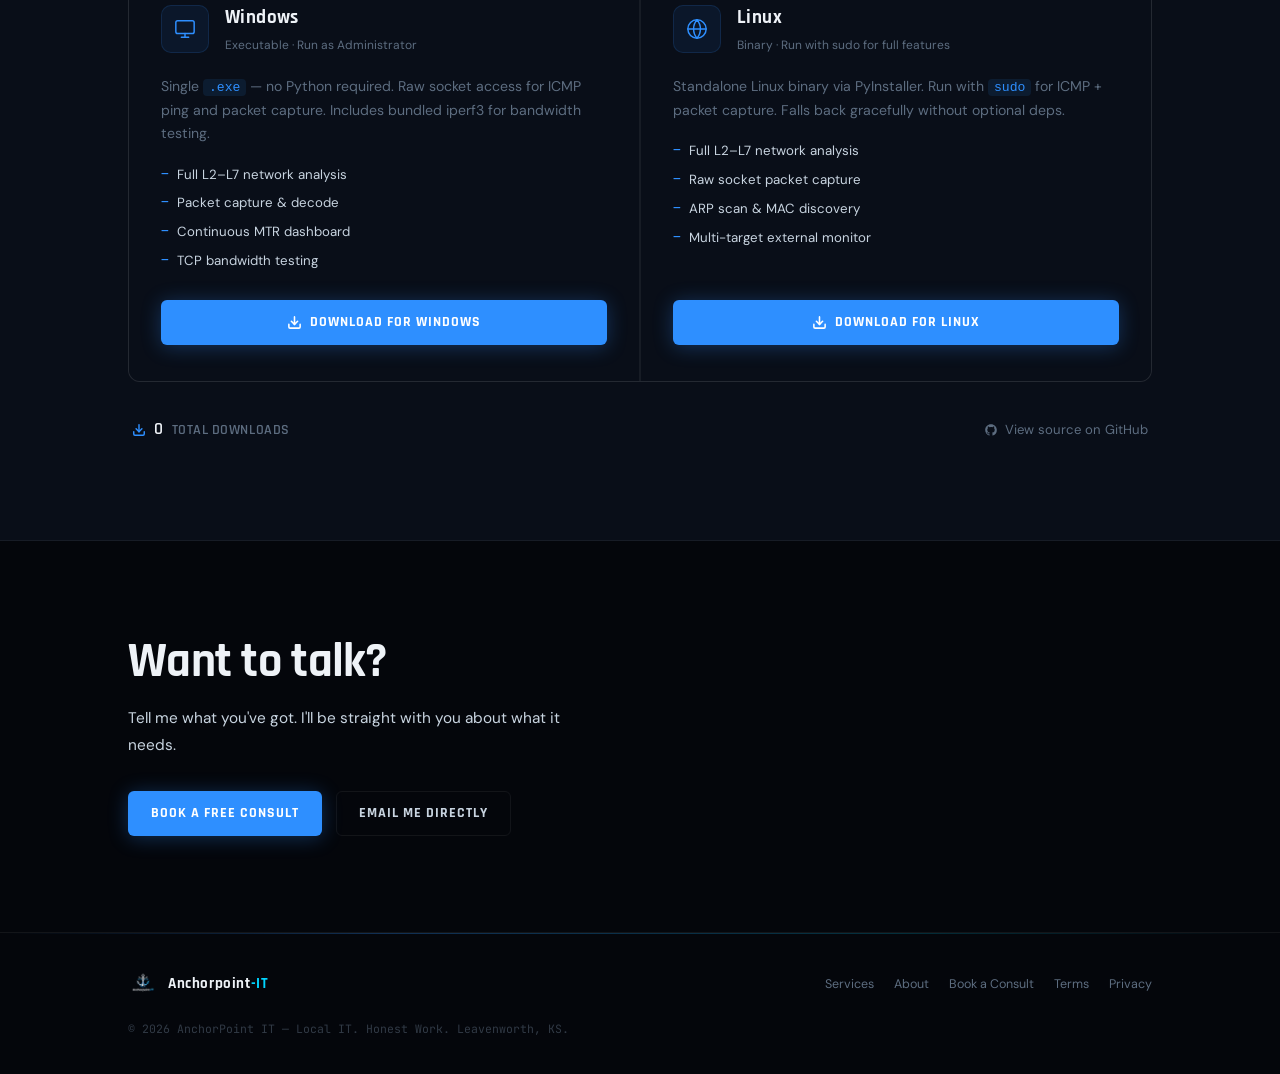
==== commit d9a06bad: "Strip cyberpunk hero gimmicks for a calmer, refined dark theme Remove the animated network-diagram h" ====
--- a/index.html
+++ b/index.html
@@ -72,13 +72,12 @@
 </script>
 
   <!-- HERO -->
-  <section class="ap-hero-section ap-hero--slim">
+  <section class="ap-hero-section ap-hero--slim ap-hero--centered">
     <div class="grid-bg"></div>
     <div class="hero-glow"></div>
-    <div class="scan-line"></div>
     <div class="ap-hero-content">
       <div class="hero-eyebrow fade-up">
-        <span class="eyebrow-type" data-text="geoff@anchorpoint-it · Leavenworth, KS"></span><span class="cursor"></span>
+        <span class="prompt">geoff@anchorpoint-it</span> · Leavenworth, KS
       </div>
       <h1 class="ap-h1 fade-up delay-1">I fix networks.<br><em>Build them right.</em><br>Stay local.</h1>
       <p class="ap-hero-sub fade-up delay-2">I handle IT for small businesses, churches, and nonprofits in Leavenworth, KS. One person — no call center, no ticket queue. I show up in person and I answer when you call.</p>
@@ -87,220 +86,7 @@
         <a href="about.html" class="ap-btn ap-btn--ghost">Who I Am</a>
       </div>
     </div>
-
-    <!-- Network topology diagram -->
-    <div class="hero-visual" aria-hidden="true">
-      <svg viewBox="0 0 460 420" fill="none" xmlns="http://www.w3.org/2000/svg">
-        <defs>
-          <filter id="nglow" x="-60%" y="-60%" width="220%" height="220%">
-            <feGaussianBlur in="SourceGraphic" stdDeviation="4" result="blur"/>
-            <feMerge><feMergeNode in="blur"/><feMergeNode in="SourceGraphic"/></feMerge>
-          </filter>
-          <filter id="sglow" x="-40%" y="-40%" width="180%" height="180%">
-            <feGaussianBlur in="SourceGraphic" stdDeviation="2.5" result="blur"/>
-            <feMerge><feMergeNode in="blur"/><feMergeNode in="SourceGraphic"/></feMerge>
-          </filter>
-          <!-- Packet paths -->
-          <path id="p-fw-core"   d="M230,55  L230,155"/>
-          <path id="p-core-swA"  d="M230,155 L110,248"/>
-          <path id="p-core-swB"  d="M230,155 L350,248"/>
-          <path id="p-swA-srv"   d="M110,248 L110,338"/>
-          <path id="p-swA-pc1"   d="M110,248 L52,338"/>
-          <path id="p-swA-pc2"   d="M110,248 L168,338"/>
-          <path id="p-swB-ap"    d="M350,248 L350,338"/>
-          <path id="p-swB-pc3"   d="M350,248 L292,338"/>
-          <path id="p-swB-cam"   d="M350,248 L408,338"/>
-        </defs>
-
-        <!-- ── BACKBONE LINES ── -->
-        <line x1="230" y1="55"  x2="230" y2="155" stroke="url(#lg1)" stroke-width="2"/>
-        <line x1="230" y1="155" x2="110" y2="248" stroke="rgba(46,143,255,0.35)" stroke-width="1.5"/>
-        <line x1="230" y1="155" x2="350" y2="248" stroke="rgba(46,143,255,0.35)" stroke-width="1.5"/>
-        <!-- Left branch -->
-        <line x1="110" y1="248" x2="52"  y2="338" stroke="rgba(46,143,255,0.22)" stroke-width="1"/>
-        <line x1="110" y1="248" x2="110" y2="338" stroke="rgba(46,143,255,0.22)" stroke-width="1"/>
-        <line x1="110" y1="248" x2="168" y2="338" stroke="rgba(46,143,255,0.22)" stroke-width="1"/>
-        <!-- Right branch -->
-        <line x1="350" y1="248" x2="292" y2="338" stroke="rgba(46,143,255,0.22)" stroke-width="1"/>
-        <line x1="350" y1="248" x2="350" y2="338" stroke="rgba(46,143,255,0.22)" stroke-width="1"/>
-        <line x1="350" y1="248" x2="408" y2="338" stroke="rgba(46,143,255,0.22)" stroke-width="1"/>
-
-        <defs>
-          <linearGradient id="lg1" x1="0" y1="0" x2="0" y2="1">
-            <stop offset="0%" stop-color="rgba(0,212,255,0.7)"/>
-            <stop offset="100%" stop-color="rgba(46,143,255,0.4)"/>
-          </linearGradient>
-        </defs>
-
-        <!-- ── VLAN LABELS ── -->
-        <text x="155" y="208" font-family="JetBrains Mono,monospace" font-size="7" fill="rgba(46,143,255,0.35)" transform="rotate(-32,155,208)">VLAN 10</text>
-        <text x="305" y="208" font-family="JetBrains Mono,monospace" font-size="7" fill="rgba(46,143,255,0.35)" transform="rotate(32,305,208)">VLAN 20</text>
-
-        <!-- ── FIREWALL NODE ── -->
-        <g transform="translate(230,55)" filter="url(#nglow)">
-          <circle cx="0" cy="0" r="22" fill="none" stroke="rgba(255,145,0,0.18)" stroke-width="1">
-            <animate attributeName="r" values="22;32;22" dur="2.8s" repeatCount="indefinite"/>
-            <animate attributeName="opacity" values="0.5;0;0.5" dur="2.8s" repeatCount="indefinite"/>
-          </circle>
-          <circle cx="0" cy="0" r="22" fill="rgba(255,120,0,0.07)" stroke="rgba(255,140,0,0.55)" stroke-width="1.5"/>
-          <path d="M0,-11 L9,-7 L9,1 C9,8 0,13 0,13 C0,13 -9,8 -9,1 L-9,-7 Z" stroke="rgba(255,160,0,0.85)" stroke-width="1.3" stroke-linejoin="round"/>
-          <text x="0" y="31" text-anchor="middle" font-family="JetBrains Mono,monospace" font-size="7.5" fill="rgba(255,150,0,0.7)">FIREWALL</text>
-        </g>
-        <!-- Status dot -->
-        <circle cx="246" cy="38" r="3.5" fill="rgba(255,140,0,0.9)" filter="url(#sglow)">
-          <animate attributeName="opacity" values="0.9;0.3;0.9" dur="1.8s" repeatCount="indefinite"/>
-        </circle>
-
-        <!-- ── CORE SWITCH NODE ── -->
-        <g transform="translate(230,155)" filter="url(#nglow)">
-          <circle cx="0" cy="0" r="19" fill="none" stroke="rgba(0,212,255,0.12)" stroke-width="1">
-            <animate attributeName="r" values="19;28;19" dur="4s" repeatCount="indefinite"/>
-            <animate attributeName="opacity" values="0.35;0;0.35" dur="4s" repeatCount="indefinite"/>
-          </circle>
-          <circle cx="0" cy="0" r="19" fill="rgba(0,212,255,0.07)" stroke="rgba(0,212,255,0.6)" stroke-width="1.5"/>
-          <rect x="-10" y="-5.5" width="20" height="11" rx="2" stroke="rgba(0,212,255,0.85)" stroke-width="1.2"/>
-          <circle cx="-5.5" cy="0" r="1.3" fill="rgba(0,212,255,0.85)"/>
-          <circle cx="-1.5" cy="0" r="1.3" fill="rgba(0,212,255,0.85)"/>
-          <circle cx="2.5"  cy="0" r="1.3" fill="rgba(0,212,255,0.85)"/>
-          <circle cx="6.5"  cy="0" r="1.3" fill="rgba(0,212,255,0.85)"/>
-          <text x="0" y="28" text-anchor="middle" font-family="JetBrains Mono,monospace" font-size="7" fill="rgba(0,212,255,0.65)">CORE SW</text>
-        </g>
-        <circle cx="247" cy="139" r="3" fill="rgba(0,229,160,0.9)" filter="url(#sglow)">
-          <animate attributeName="opacity" values="0.9;0.4;0.9" dur="2.2s" repeatCount="indefinite"/>
-        </circle>
-
-        <!-- ── SWITCH A ── -->
-        <g transform="translate(110,248)" filter="url(#sglow)">
-          <circle cx="0" cy="0" r="16" fill="rgba(46,143,255,0.07)" stroke="rgba(46,143,255,0.55)" stroke-width="1.3"/>
-          <rect x="-8.5" y="-4.5" width="17" height="9" rx="1.5" stroke="rgba(46,143,255,0.8)" stroke-width="1.1"/>
-          <circle cx="-4"  cy="0" r="1.1" fill="rgba(46,143,255,0.8)"/>
-          <circle cx="0"   cy="0" r="1.1" fill="rgba(46,143,255,0.8)"/>
-          <circle cx="4"   cy="0" r="1.1" fill="rgba(46,143,255,0.8)"/>
-          <text x="0" y="24" text-anchor="middle" font-family="JetBrains Mono,monospace" font-size="7" fill="rgba(46,143,255,0.6)">SW-A</text>
-        </g>
-        <circle cx="123" cy="235" r="2.5" fill="rgba(0,229,160,0.8)">
-          <animate attributeName="opacity" values="0.8;0.3;0.8" dur="2.6s" repeatCount="indefinite" begin="0.4s"/>
-        </circle>
-
-        <!-- ── SWITCH B ── -->
-        <g transform="translate(350,248)" filter="url(#sglow)">
-          <circle cx="0" cy="0" r="16" fill="rgba(46,143,255,0.07)" stroke="rgba(46,143,255,0.55)" stroke-width="1.3"/>
-          <rect x="-8.5" y="-4.5" width="17" height="9" rx="1.5" stroke="rgba(46,143,255,0.8)" stroke-width="1.1"/>
-          <circle cx="-4"  cy="0" r="1.1" fill="rgba(46,143,255,0.8)"/>
-          <circle cx="0"   cy="0" r="1.1" fill="rgba(46,143,255,0.8)"/>
-          <circle cx="4"   cy="0" r="1.1" fill="rgba(46,143,255,0.8)"/>
-          <text x="0" y="24" text-anchor="middle" font-family="JetBrains Mono,monospace" font-size="7" fill="rgba(46,143,255,0.6)">SW-B</text>
-        </g>
-        <circle cx="363" cy="235" r="2.5" fill="rgba(0,229,160,0.8)">
-          <animate attributeName="opacity" values="0.8;0.3;0.8" dur="2.6s" repeatCount="indefinite" begin="0.9s"/>
-        </circle>
-
-        <!-- ── END NODES — LEFT GROUP ── -->
-        <!-- PC -->
-        <g transform="translate(52,338)">
-          <circle cx="0" cy="0" r="13" fill="rgba(46,143,255,0.05)" stroke="rgba(46,143,255,0.38)" stroke-width="1"/>
-          <rect x="-6.5" y="-5" width="13" height="9" rx="1" stroke="rgba(46,143,255,0.65)" stroke-width="1"/>
-          <line x1="-3.5" y1="4" x2="3.5" y2="4" stroke="rgba(46,143,255,0.65)" stroke-width="1.1"/>
-          <text x="0" y="22" text-anchor="middle" font-family="JetBrains Mono,monospace" font-size="6.5" fill="rgba(46,143,255,0.5)">PC</text>
-        </g>
-        <!-- Server -->
-        <g transform="translate(110,338)">
-          <circle cx="0" cy="0" r="13" fill="rgba(0,229,160,0.05)" stroke="rgba(0,229,160,0.45)" stroke-width="1"/>
-          <rect x="-7" y="-7" width="14" height="14" rx="1.5" stroke="rgba(0,229,160,0.7)" stroke-width="1"/>
-          <line x1="-4" y1="-2" x2="4" y2="-2" stroke="rgba(0,229,160,0.55)" stroke-width="0.9"/>
-          <line x1="-4" y1="1"  x2="4" y2="1"  stroke="rgba(0,229,160,0.55)" stroke-width="0.9"/>
-          <circle cx="4.5" cy="-4" r="1" fill="rgba(0,229,160,0.7)">
-            <animate attributeName="opacity" values="0.7;0.2;0.7" dur="1.5s" repeatCount="indefinite"/>
-          </circle>
-          <text x="0" y="22" text-anchor="middle" font-family="JetBrains Mono,monospace" font-size="6.5" fill="rgba(0,229,160,0.5)">SRV</text>
-        </g>
-        <!-- PC -->
-        <g transform="translate(168,338)">
-          <circle cx="0" cy="0" r="13" fill="rgba(46,143,255,0.05)" stroke="rgba(46,143,255,0.38)" stroke-width="1"/>
-          <rect x="-6.5" y="-5" width="13" height="9" rx="1" stroke="rgba(46,143,255,0.65)" stroke-width="1"/>
-          <line x1="-3.5" y1="4" x2="3.5" y2="4" stroke="rgba(46,143,255,0.65)" stroke-width="1.1"/>
-          <text x="0" y="22" text-anchor="middle" font-family="JetBrains Mono,monospace" font-size="6.5" fill="rgba(46,143,255,0.5)">PC</text>
-        </g>
-
-        <!-- ── END NODES — RIGHT GROUP ── -->
-        <!-- PC -->
-        <g transform="translate(292,338)">
-          <circle cx="0" cy="0" r="13" fill="rgba(46,143,255,0.05)" stroke="rgba(46,143,255,0.38)" stroke-width="1"/>
-          <rect x="-6.5" y="-5" width="13" height="9" rx="1" stroke="rgba(46,143,255,0.65)" stroke-width="1"/>
-          <line x1="-3.5" y1="4" x2="3.5" y2="4" stroke="rgba(46,143,255,0.65)" stroke-width="1.1"/>
-          <text x="0" y="22" text-anchor="middle" font-family="JetBrains Mono,monospace" font-size="6.5" fill="rgba(46,143,255,0.5)">PC</text>
-        </g>
-        <!-- Wi-Fi AP -->
-        <g transform="translate(350,338)">
-          <circle cx="0" cy="0" r="13" fill="rgba(0,212,255,0.06)" stroke="rgba(0,212,255,0.48)" stroke-width="1"/>
-          <path d="M-7,-3 A8,8 0 0,1 7,-3"   fill="none" stroke="rgba(0,212,255,0.75)" stroke-width="1.3" stroke-linecap="round"/>
-          <path d="M-4,1  A5,5 0 0,1 4,1"    fill="none" stroke="rgba(0,212,255,0.75)" stroke-width="1.3" stroke-linecap="round"/>
-          <circle cx="0" cy="5" r="1.5" fill="rgba(0,212,255,0.85)"/>
-          <text x="0" y="22" text-anchor="middle" font-family="JetBrains Mono,monospace" font-size="6.5" fill="rgba(0,212,255,0.5)">AP</text>
-        </g>
-        <!-- Camera -->
-        <g transform="translate(408,338)">
-          <circle cx="0" cy="0" r="13" fill="rgba(46,143,255,0.05)" stroke="rgba(46,143,255,0.35)" stroke-width="1"/>
-          <rect x="-7" y="-4.5" width="11" height="9" rx="1.5" stroke="rgba(46,143,255,0.62)" stroke-width="1"/>
-          <path d="M4,-1.5 L7.5,-3.5 L7.5,3.5 L4,1.5 Z" fill="rgba(46,143,255,0.62)"/>
-          <text x="0" y="22" text-anchor="middle" font-family="JetBrains Mono,monospace" font-size="6.5" fill="rgba(46,143,255,0.5)">CAM</text>
-        </g>
-
-        <!-- ── ANIMATED DATA PACKETS ── -->
-        <!-- FW → Core (two staggered) -->
-        <circle r="2.8" fill="#00d4ff" filter="url(#sglow)">
-          <animateMotion dur="1.6s" repeatCount="indefinite" begin="0s"><mpath href="#p-fw-core"/></animateMotion>
-          <animate attributeName="opacity" values="0;1;1;0" keyTimes="0;0.05;0.92;1" dur="1.6s" repeatCount="indefinite"/>
-        </circle>
-        <circle r="2" fill="#2e8fff">
-          <animateMotion dur="1.6s" repeatCount="indefinite" begin="0.8s"><mpath href="#p-fw-core"/></animateMotion>
-          <animate attributeName="opacity" values="0;0.8;0.8;0" keyTimes="0;0.05;0.92;1" dur="1.6s" repeatCount="indefinite"/>
-        </circle>
-        <!-- Core → SW-A -->
-        <circle r="2.2" fill="#00d4ff" filter="url(#sglow)">
-          <animateMotion dur="1.9s" repeatCount="indefinite" begin="0.3s"><mpath href="#p-core-swA"/></animateMotion>
-          <animate attributeName="opacity" values="0;0.9;0.9;0" keyTimes="0;0.06;0.92;1" dur="1.9s" repeatCount="indefinite"/>
-        </circle>
-        <!-- Core → SW-B -->
-        <circle r="2.2" fill="#00d4ff" filter="url(#sglow)">
-          <animateMotion dur="1.9s" repeatCount="indefinite" begin="0.75s"><mpath href="#p-core-swB"/></animateMotion>
-          <animate attributeName="opacity" values="0;0.9;0.9;0" keyTimes="0;0.06;0.92;1" dur="1.9s" repeatCount="indefinite"/>
-        </circle>
-        <!-- SW-A → SRV -->
-        <circle r="1.8" fill="#00e5a0">
-          <animateMotion dur="1.4s" repeatCount="indefinite" begin="0.5s"><mpath href="#p-swA-srv"/></animateMotion>
-          <animate attributeName="opacity" values="0;0.85;0.85;0" keyTimes="0;0.08;0.9;1" dur="1.4s" repeatCount="indefinite"/>
-        </circle>
-        <!-- SW-A → PC1 -->
-        <circle r="1.5" fill="#2e8fff">
-          <animateMotion dur="1.4s" repeatCount="indefinite" begin="1.1s"><mpath href="#p-swA-pc1"/></animateMotion>
-          <animate attributeName="opacity" values="0;0.7;0.7;0" keyTimes="0;0.08;0.9;1" dur="1.4s" repeatCount="indefinite"/>
-        </circle>
-        <!-- SW-B → AP -->
-        <circle r="1.8" fill="#00d4ff">
-          <animateMotion dur="1.4s" repeatCount="indefinite" begin="0.9s"><mpath href="#p-swB-ap"/></animateMotion>
-          <animate attributeName="opacity" values="0;0.85;0.85;0" keyTimes="0;0.08;0.9;1" dur="1.4s" repeatCount="indefinite"/>
-        </circle>
-        <!-- SW-B → PC3 -->
-        <circle r="1.5" fill="#2e8fff">
-          <animateMotion dur="1.4s" repeatCount="indefinite" begin="1.4s"><mpath href="#p-swB-pc3"/></animateMotion>
-          <animate attributeName="opacity" values="0;0.7;0.7;0" keyTimes="0;0.08;0.9;1" dur="1.4s" repeatCount="indefinite"/>
-        </circle>
-
-        <!-- ── STATUS BAR ── -->
-        <g transform="translate(0,400)">
-          <rect x="55" y="0" width="350" height="17" rx="3" fill="rgba(46,143,255,0.04)" stroke="rgba(46,143,255,0.14)" stroke-width="0.5"/>
-          <circle cx="74" cy="8.5" r="3.2" fill="rgba(0,229,160,0.85)" filter="url(#sglow)">
-            <animate attributeName="opacity" values="0.85;0.3;0.85" dur="2.4s" repeatCount="indefinite"/>
-          </circle>
-          <text x="84" y="13" font-family="JetBrains Mono,monospace" font-size="7" fill="rgba(0,229,160,0.65)">ALL SYSTEMS NOMINAL</text>
-          <text x="320" y="13" font-family="JetBrains Mono,monospace" font-size="7" fill="rgba(46,143,255,0.38)">8 NODES ONLINE</text>
-        </g>
-      </svg>
-    </div>
-
   </section>
-
   <!-- WHAT I DO -->
   <section class="ap-section" id="services">
     <div class="container">
@@ -395,6 +181,11 @@
 
   <style>
     .ap-hero--slim { min-height: 78vh; }
+    .ap-hero--centered { justify-content: center; text-align: center; }
+    .ap-hero--centered .ap-hero-content { max-width: 720px; margin-inline: auto; }
+    .ap-hero--centered .hero-eyebrow { justify-content: center; }
+    .ap-hero--centered .ap-hero-sub { margin-inline: auto; }
+    .ap-hero--centered .ap-hero-actions { justify-content: center; }
 
     /* What I do — plain columns */
     .work-areas {
--- a/styles.css
+++ b/styles.css
@@ -170,12 +170,6 @@
   color: var(--cyan); margin-bottom: 24px;
 }
 .hero-eyebrow .prompt { color: var(--blue); margin-right: 4px; }
-.hero-eyebrow .cursor {
-  display: inline-block; width: 7px; height: 13px;
-  background: var(--cyan); opacity: 0.9; border-radius: 1px;
-  animation: blink 1.1s step-end infinite;
-}
-@keyframes blink { 0%,100%{opacity:0.9} 50%{opacity:0} }
 
 .ap-h1, h1 {
   font-family: 'Rajdhani', sans-serif; font-weight: 700;
@@ -198,12 +192,6 @@
   max-width: 500px; margin-bottom: 44px; line-height: 1.75;
 }
 .ap-hero-actions { display: flex; gap: 14px; flex-wrap: wrap; }
-
-.hero-visual {
-  position: absolute; right: clamp(0px, 5vw, 60px); top: 50%;
-  transform: translateY(-50%); width: clamp(280px, 40vw, 500px);
-  opacity: 1; pointer-events: none;
-}
 
 /* ── TRUST STRIP ── */
 .trust-strip {
@@ -461,7 +449,6 @@
 
 /* ── RESPONSIVE ── */
 @media (max-width: 900px) {
-  .hero-visual { display: none; }
   .about-inner { grid-template-columns: 1fr; gap: 40px; }
   .consult-layout { grid-template-columns: 1fr; gap: 40px; }
 }
@@ -549,32 +536,6 @@
 .stagger-5 { transition-delay: 0.7s; }
 
 /* ══════════════════════════════════════════════════════
-   HERO — SCAN LINE
-   ══════════════════════════════════════════════════════ */
-
-.scan-line {
-  position: absolute;
-  left: 0; right: 0; top: 0;
-  height: 1px;
-  background: linear-gradient(90deg,
-    transparent 0%,
-    rgba(0,212,255,0.0) 10%,
-    rgba(0,212,255,0.95) 50%,
-    rgba(0,212,255,0.0) 90%,
-    transparent 100%);
-  box-shadow: 0 0 18px 2px rgba(0,212,255,0.45), 0 0 60px rgba(0,212,255,0.15);
-  pointer-events: none;
-  z-index: 3;
-  animation: scanDown 7s linear infinite;
-}
-@keyframes scanDown {
-  0%   { top: 0;    opacity: 0; }
-  3%   { opacity: 1; }
-  94%  { opacity: 1; }
-  100% { top: 100%; opacity: 0; }
-}
-
-/* ══════════════════════════════════════════════════════
    HERO — BREATHING GLOW + GRID PULSE
    ══════════════════════════════════════════════════════ */
 
@@ -595,25 +556,12 @@
 }
 
 /* ══════════════════════════════════════════════════════
-   HEADLINE — NEON PULSE + GLITCH
+   HEADLINE — SOFT STEADY GLOW
    ══════════════════════════════════════════════════════ */
 
 .ap-h1 em, h1 em {
-  animation: neonPulse 4s ease-in-out infinite;
-}
-@keyframes neonPulse {
-  0%, 100% { filter: drop-shadow(0 0 14px rgba(0,212,255,0.35)) drop-shadow(0 0 40px rgba(46,143,255,0.18)); }
-  50%       { filter: drop-shadow(0 0 26px rgba(0,212,255,0.65)) drop-shadow(0 0 70px rgba(46,143,255,0.32)); }
-}
-
-@keyframes glitch {
-  0%, 87%, 100% { transform: none; }
-  88%           { transform: translateX(-3px) skewX(-0.5deg); }
-  89%           { transform: translateX(3px)  skewX(0.5deg); }
-  90%           { transform: translateX(-1px); }
-  91%           { transform: none; }
-}
-.ap-h1.do-glitch { animation: glitch 9s ease-in-out infinite; }
+  filter: drop-shadow(0 0 18px rgba(0,212,255,0.22));
+}
 
 /* ══════════════════════════════════════════════════════
    HEADER — SCROLLED STATE
